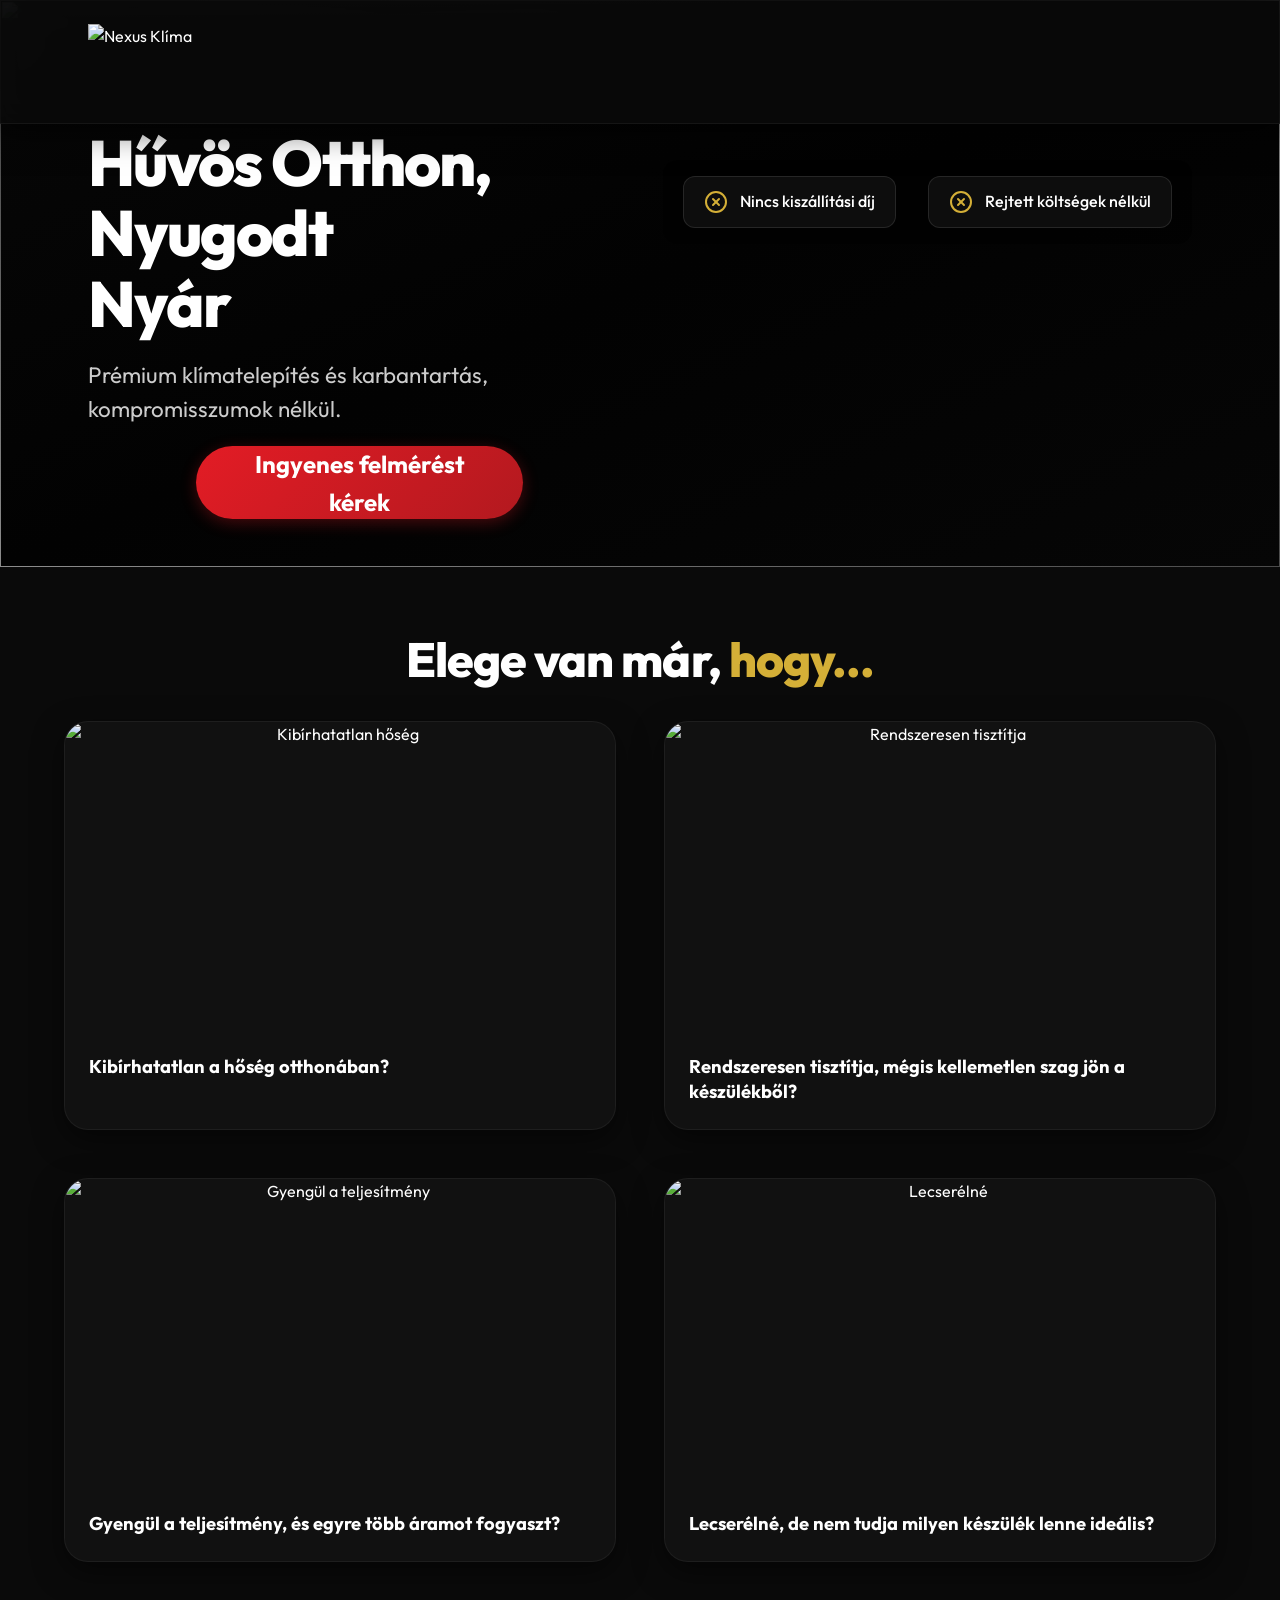
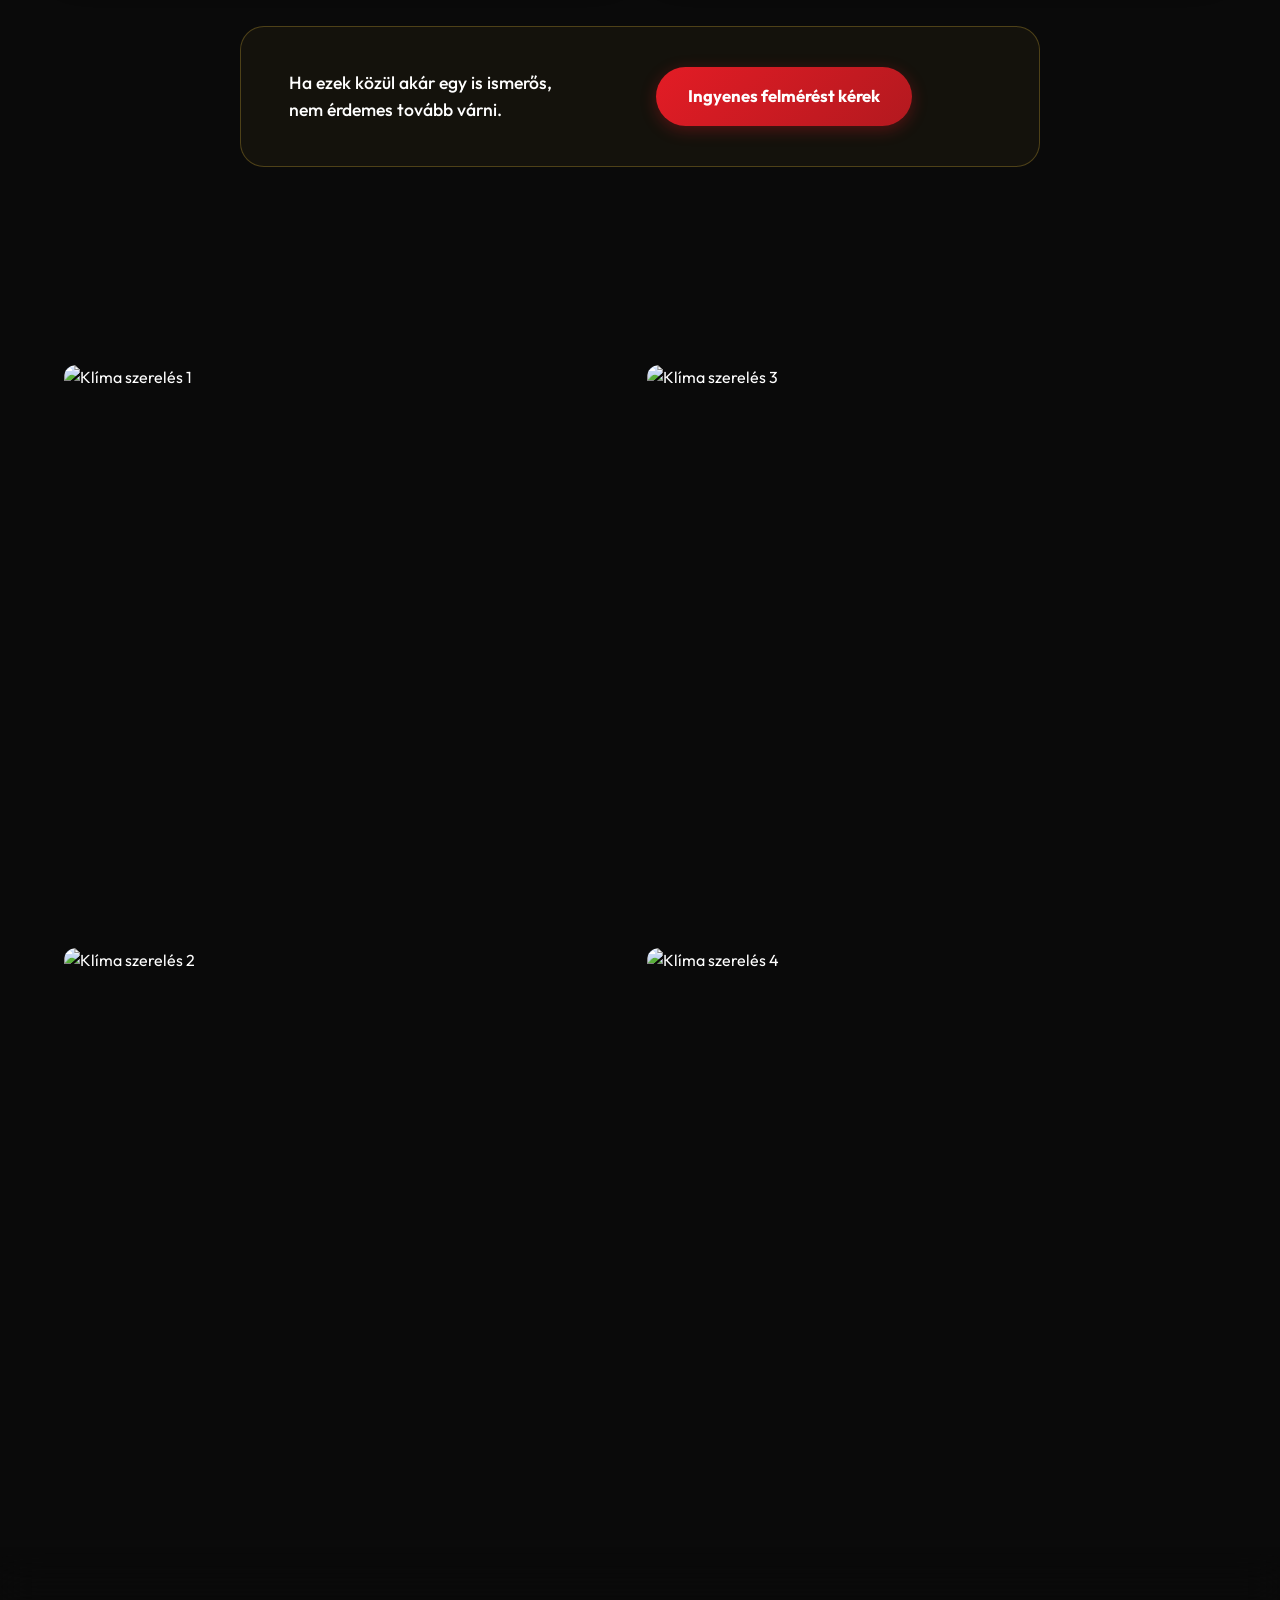
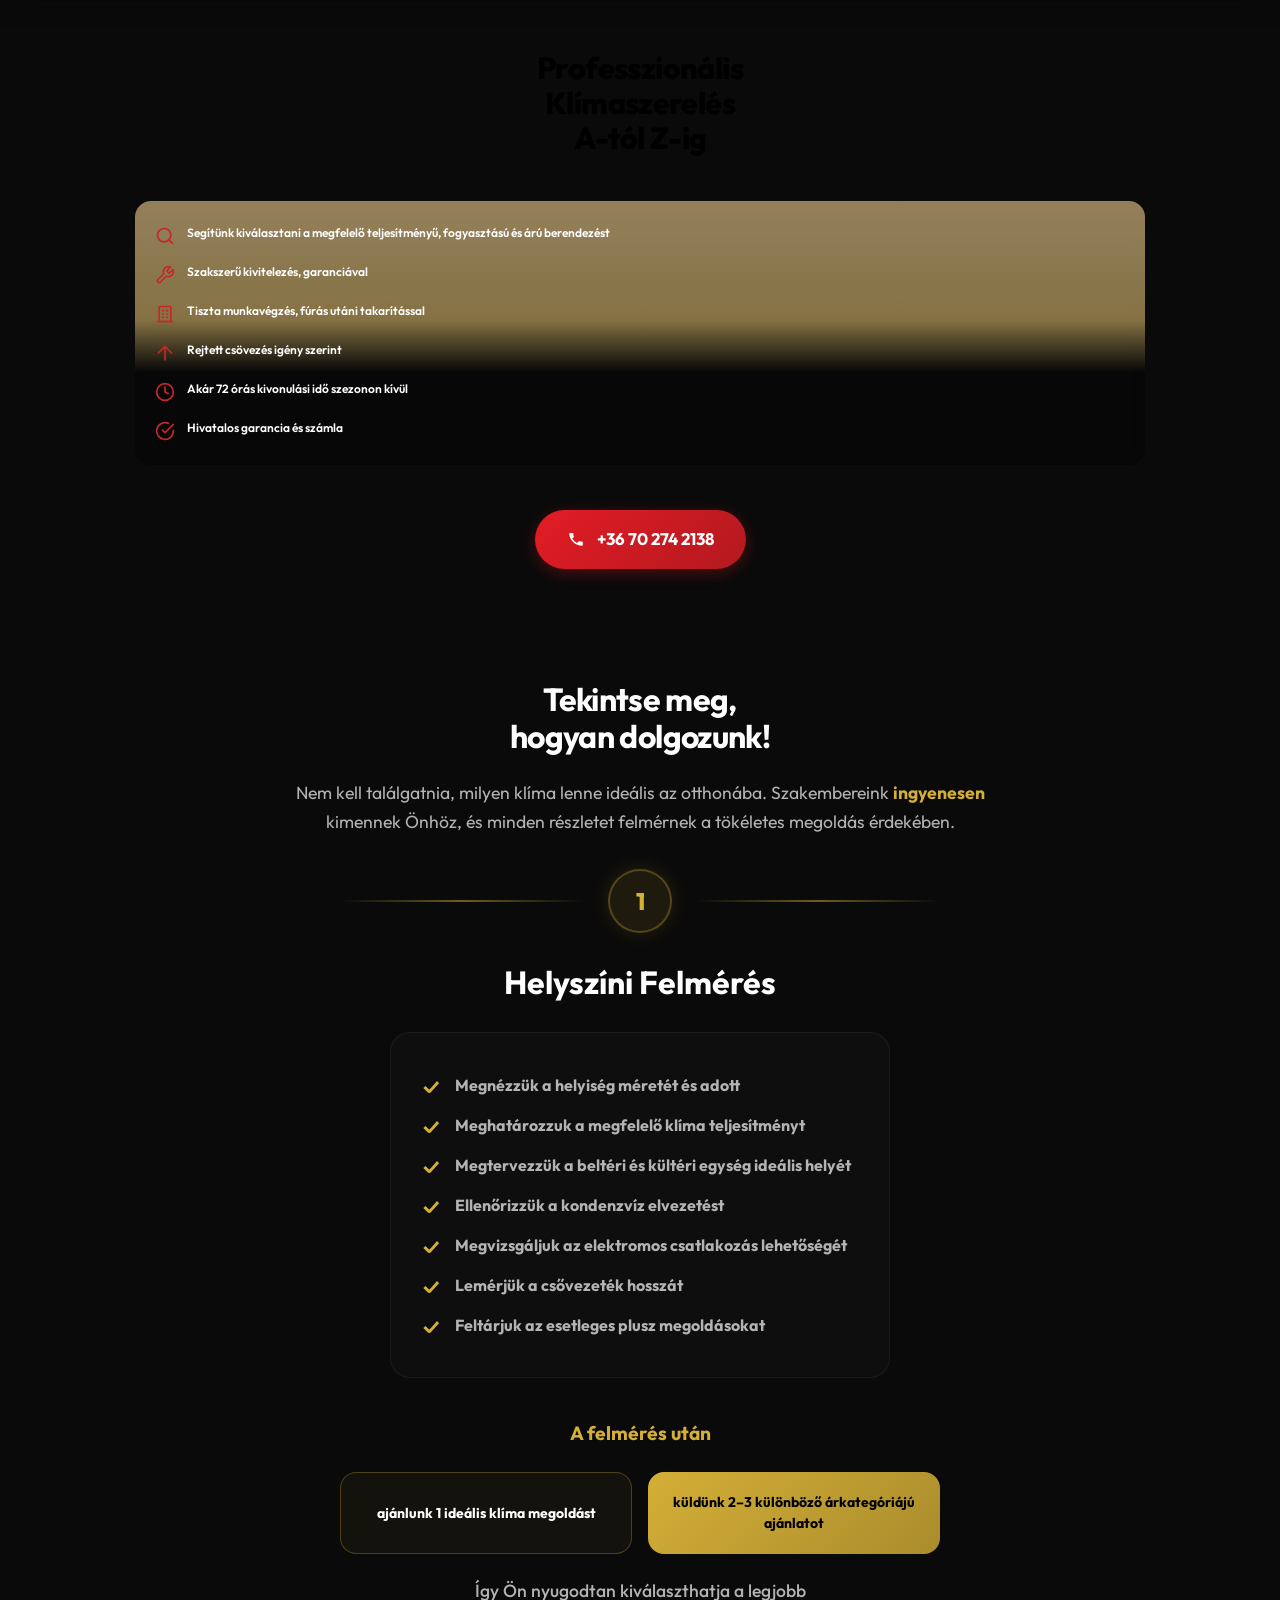
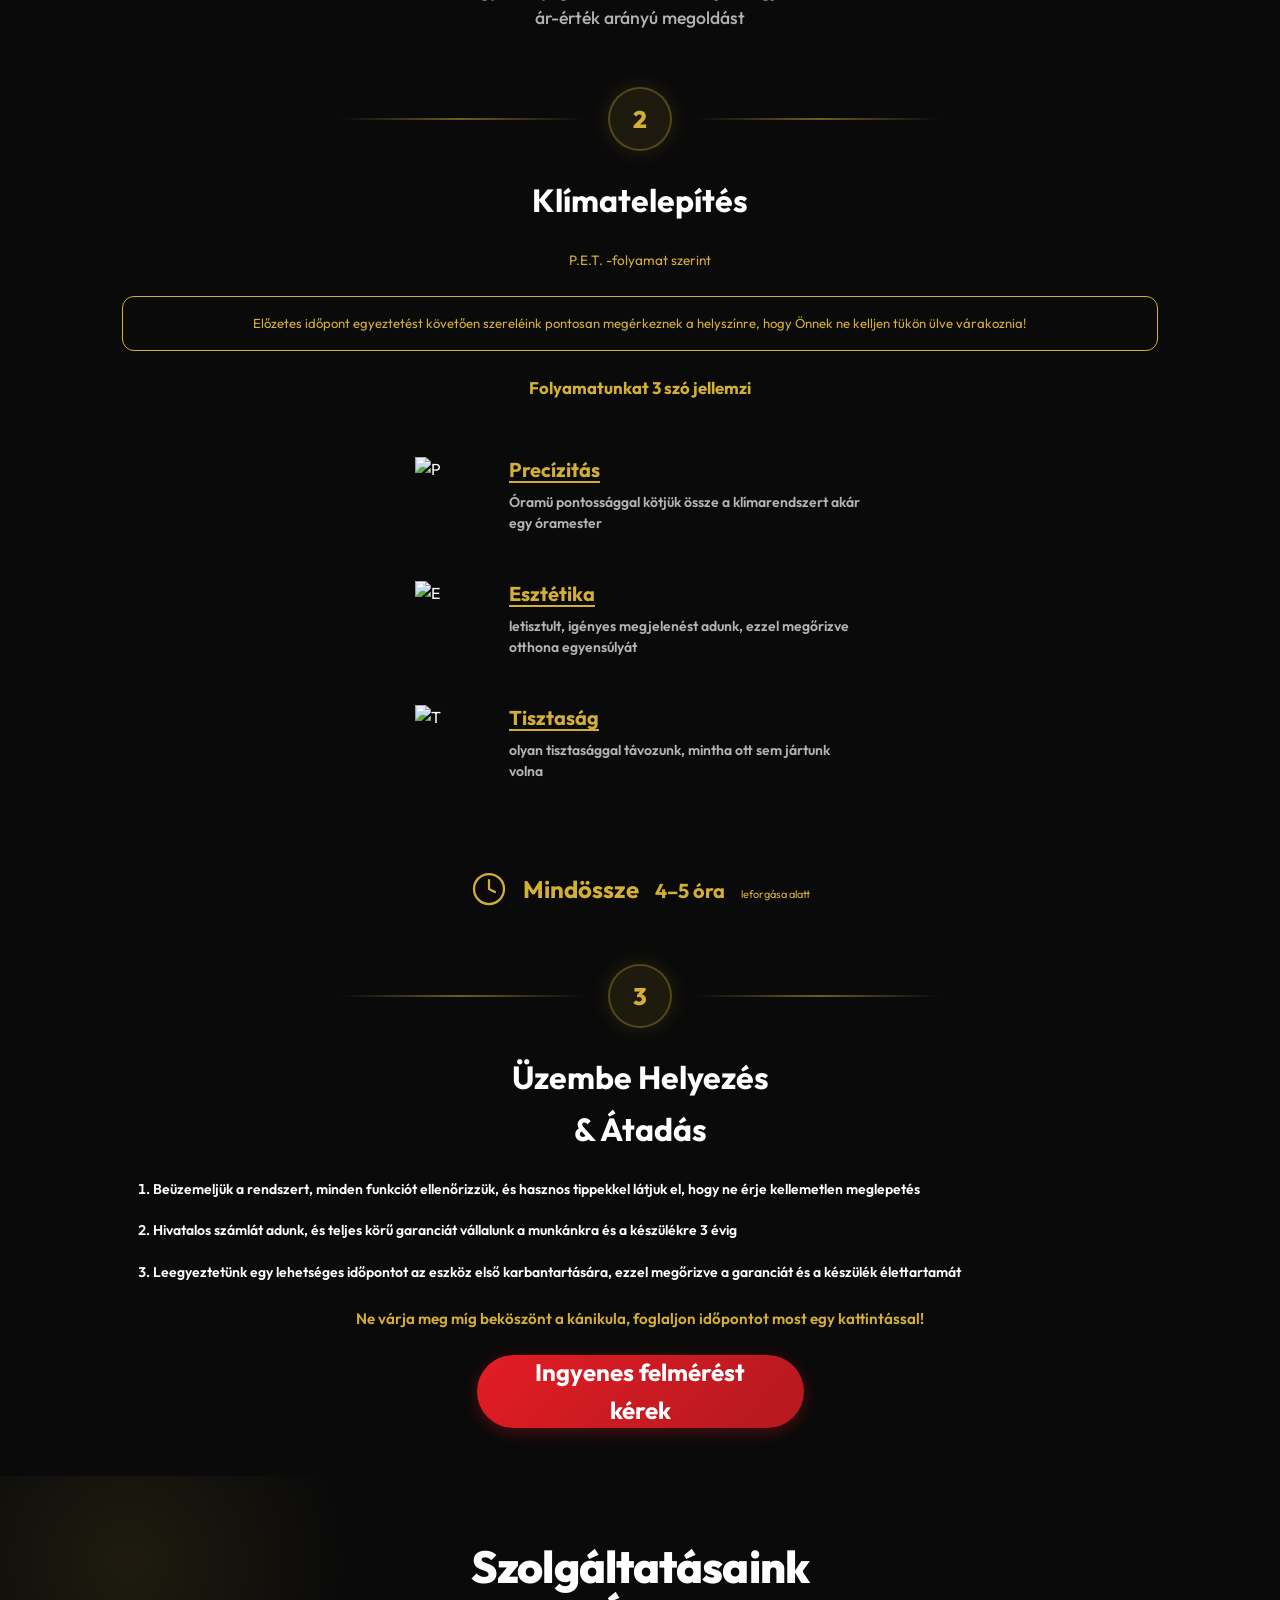
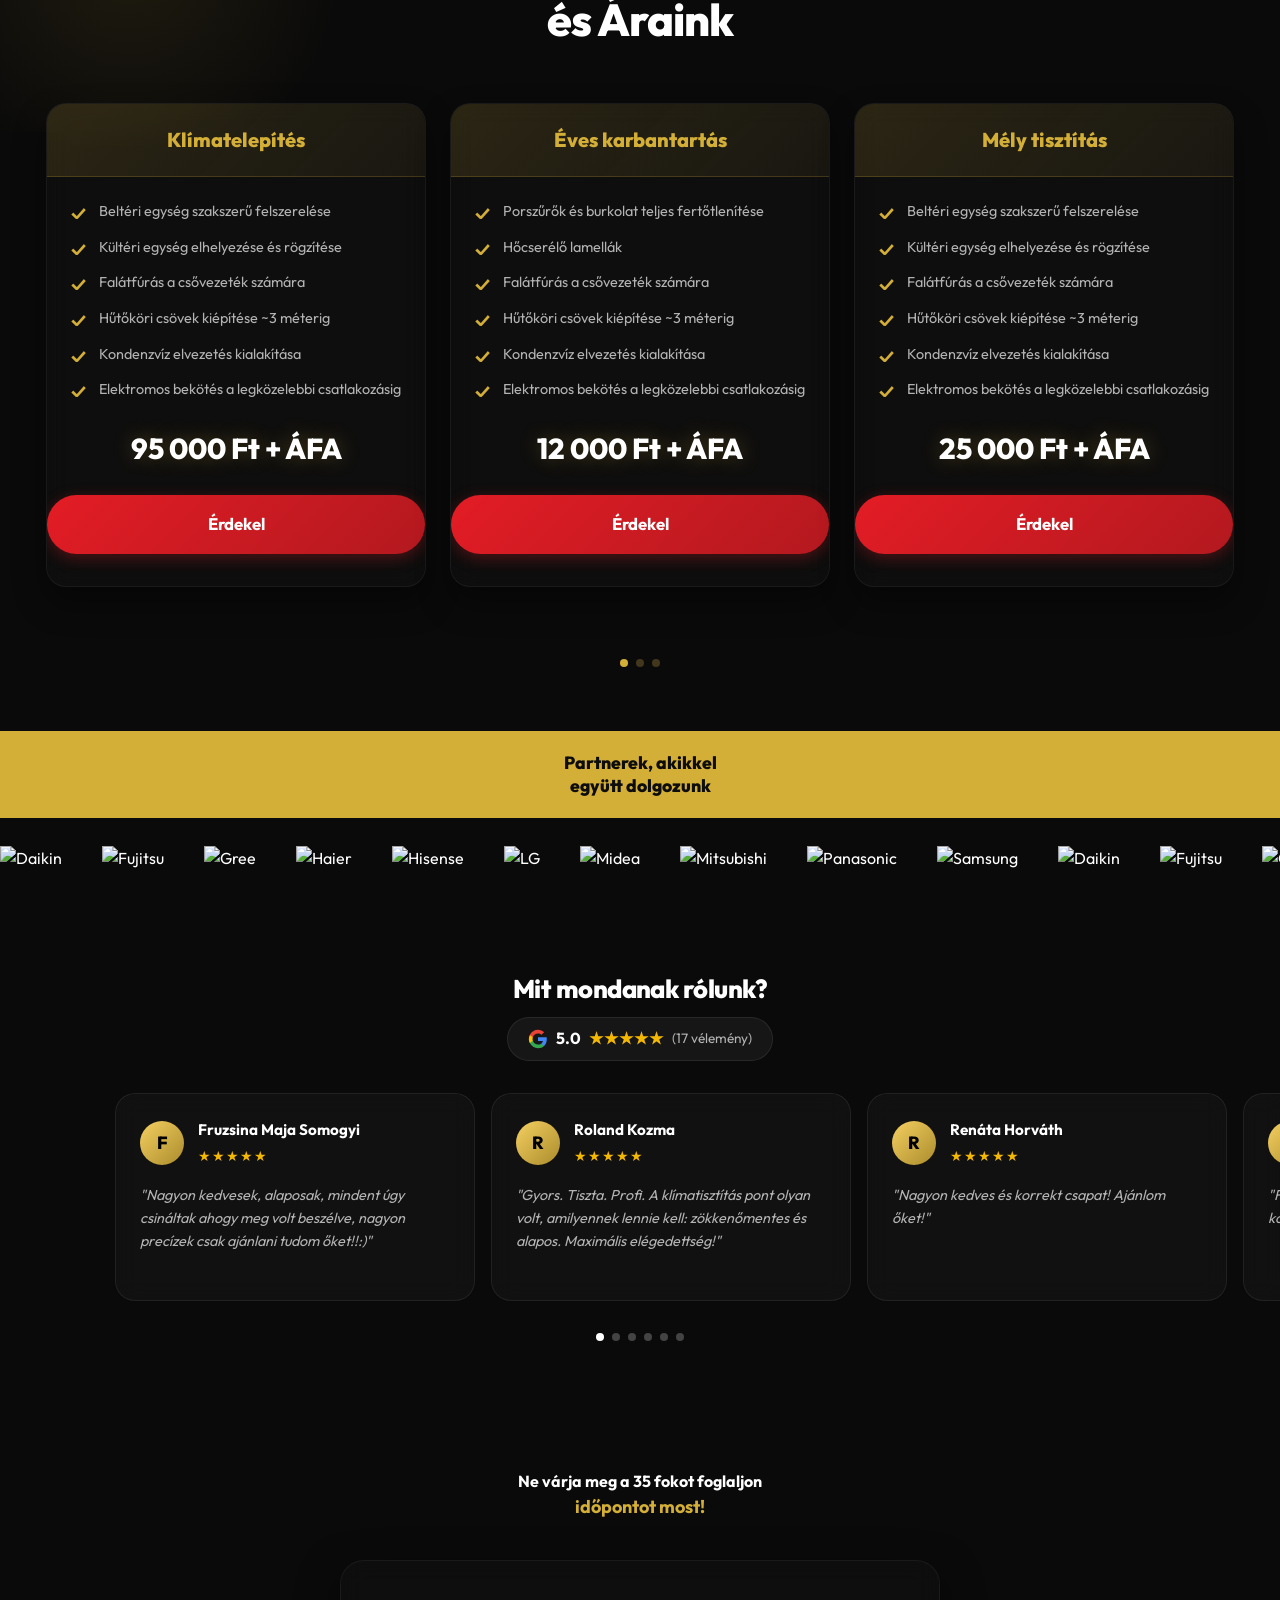
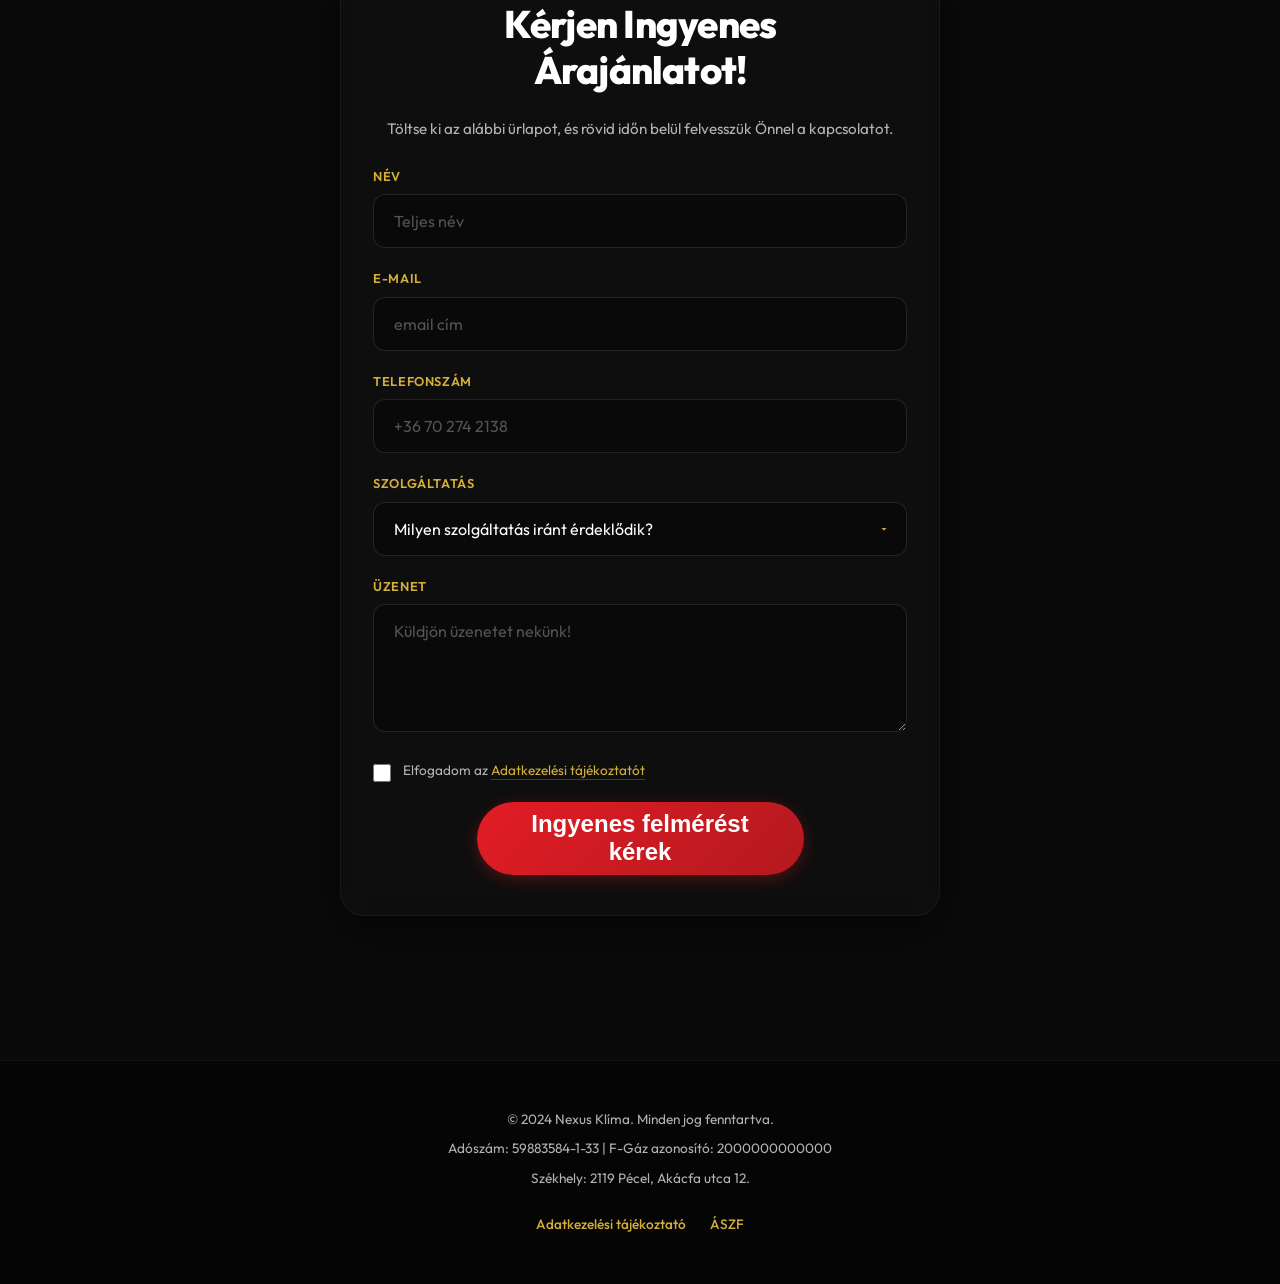
==== index.html @ ef22cecd "Fix PET section images (E.png) and structure for better aesthetics on mobile" ====
<!DOCTYPE html>
<html lang="hu">
<head>
  <meta charset="UTF-8" />
  <meta name="viewport" content="width=device-width, initial-scale=1.0, maximum-scale=1.0" />
  <title>Hűvös Otthon, Nyugodt Nyár – Professzionális Klímaszerelés</title>
  <link rel="preconnect" href="https://fonts.googleapis.com" />
  <link rel="preconnect" href="https://fonts.gstatic.com" crossorigin />
  <link href="https://fonts.googleapis.com/css2?family=Outfit:wght@400;500;600;700;800&display=swap" rel="stylesheet" />
  <link rel="stylesheet" href="css/style.css" />
  <!-- Meta Pixel Code -->
<script>
!function(f,b,e,v,n,t,s)
{if(f.fbq)return;n=f.fbq=function(){n.callMethod?
n.callMethod.apply(n,arguments):n.queue.push(arguments)};
if(!f._fbq)f._fbq=n;n.push=n;n.loaded=!0;n.version='2.0';
n.queue=[];t=b.createElement(e);t.async=!0;
t.src=v;s=b.getElementsByTagName(e)[0];
s.parentNode.insertBefore(t,s)}(window, document,'script',
'https://connect.facebook.net/en_US/fbevents.js');
fbq('init', '263438605996534');
fbq('track', 'PageView');
</script>
<noscript><img height="1" width="1" style="display:none"
src="https://www.facebook.com/tr?id=263438605996534&ev=PageView&noscript=1"
/></noscript>
<!-- End Meta Pixel Code -->
</head>
<body>
  <div class="site">

  <!-- ===== HEADER ===== -->
  <header class="header header--transparent" id="header">
    <div class="header__inner">
      <div class="header__logo">
        <img src="assets/images/logo.png" alt="Nexus Klíma" class="header__logo-img" />
      </div>
    </div>
  </header>

  <!-- ===== HERO ===== -->
  <section class="hero" id="hero">
    <div class="hero__bg">
      <img src="assets/images/Hero_secion.jpg" alt="" class="hero__bg-img" />
      <div class="hero__overlay"></div>
    </div>
    <div class="hero__content">
      <h1 class="hero__title">Hűvös Otthon,<br />Nyugodt<br />Nyár</h1>
      <p class="hero__subtitle">Prémium klímatelepítés és karbantartás, kompromisszumok nélkül.</p>
      <a href="#contact" class="btn btn--primary btn--large hero__btn-cta">
        Ingyenes felmérést kérek
      </a>
      <div class="hero__usp">
        <div class="hero__usp-item">
          <span class="hero__usp-icon">
            <svg width="24" height="24" viewBox="0 0 24 24" fill="none" stroke="currentColor" stroke-width="2" stroke-linecap="round" stroke-linejoin="round">
              <circle cx="12" cy="12" r="10"></circle>
              <line x1="15" y1="9" x2="9" y2="15"></line>
              <line x1="9" y1="9" x2="15" y2="15"></line>
            </svg>
          </span>
          <span>Nincs kiszállítási díj</span>
        </div>
        <div class="hero__usp-item">
          <span class="hero__usp-icon">
            <svg width="24" height="24" viewBox="0 0 24 24" fill="none" stroke="currentColor" stroke-width="2" stroke-linecap="round" stroke-linejoin="round">
              <circle cx="12" cy="12" r="10"></circle>
              <line x1="15" y1="9" x2="9" y2="15"></line>
              <line x1="9" y1="9" x2="15" y2="15"></line>
            </svg>
          </span>
          <span>Rejtett költségek nélkül</span>
        </div>
      </div>
    </div>
  </section>

  <!-- ===== PAIN POINTS ===== -->
  <section class="pain" id="pain-points">
    <div class="section-inner">
      <h2 class="pain__heading">Elege van már, <span>hogy...</span></h2>
      <div class="pain__list">

        <div class="pain__card">
            <div class="pain__media">
              <img src="assets/images/kibirhatatlan.jpg" alt="Kibírhatatlan hőség" />
            </div>
            <div class="pain__caption">Kibírhatatlan a hőség otthonában?</div>
        </div>

        <div class="pain__card">
          <div class="pain__media">
            <img src="assets/images/rendszeresen.jpg" alt="Rendszeresen tisztítja" />
          </div>
          <div class="pain__caption">Rendszeresen tisztítja, mégis kellemetlen szag jön a készülékből?</div>
        </div>

        <div class="pain__card">
          <div class="pain__media">
            <img src="assets/images/gyengul.jpg" alt="Gyengül a teljesítmény" />
          </div>
          <div class="pain__caption">Gyengül a teljesítmény, és egyre több áramot fogyaszt?</div>
        </div>

        <div class="pain__card">
          <div class="pain__media">
            <img src="assets/images/lecserelne.jpg" alt="Lecserélné" />
          </div>
          <div class="pain__caption">Lecserélné, de nem tudja milyen készülék lenne ideális?</div>
        </div>

      </div>
      <div class="pain__cta">
        <p class="pain__cta-text">Ha ezek közül akár egy is ismerős,<br />nem érdemes tovább várni.</p>
        <a href="tel:+36702742138" class="btn btn--primary">Ingyenes felmérést kérek</a>
      </div>
    </div>
  </section>

  <!-- ===== GALLERY ===== -->
  <section class="gallery" id="gallery">
    <div class="gallery__inner">
      <div class="gallery__grid">
        <div class="gallery__photo">
          <img src="assets/images/IMG_0925%201.jpg" alt="Klíma szerelés 1" />
        </div>
        <div class="gallery__photo">
          <img src="assets/images/IMG_0925%203.jpg" alt="Klíma szerelés 3" />
        </div>
        <div class="gallery__photo">
          <img src="assets/images/IMG_0925%202.jpg" alt="Klíma szerelés 2" />
        </div>
        <div class="gallery__photo">
          <img src="assets/images/IMG_0925%204.jpg" alt="Klíma szerelés 4" />
        </div>
      </div>
    </div>
  </section>

  <!-- ===== PROFESSIONAL ===== -->
  <section class="professional" id="professional">
    <div class="prof__content">
      <h2 class="prof__title">Professzionális<br />Klímaszerelés<br />A-tól Z-ig</h2>
      <div class="prof__card">
        <ul class="prof__list">
          <li class="prof__item">
            <span class="prof__icon">
              <svg width="20" height="20" viewBox="0 0 24 24" fill="none" stroke="#c62828" stroke-width="2" stroke-linecap="round" stroke-linejoin="round"><circle cx="11" cy="11" r="8"/><line x1="21" y1="21" x2="16.65" y2="16.65"/></svg>
            </span>
            <span>Segítünk kiválasztani a megfelelő teljesítményű, fogyasztású és árú berendezést</span>
          </li>
          <li class="prof__item">
            <span class="prof__icon">
              <svg width="20" height="20" viewBox="0 0 24 24" fill="none" stroke="#c62828" stroke-width="2" stroke-linecap="round" stroke-linejoin="round"><path d="M14.7 6.3a1 1 0 000 1.4l1.6 1.6a1 1 0 001.4 0l3.77-3.77a6 6 0 01-7.94 7.94l-6.91 6.91a2.12 2.12 0 01-3-3l6.91-6.91a6 6 0 017.94-7.94l-3.76 3.76z"/></svg>
            </span>
            <span>Szakszerű kivitelezés, garanciával</span>
          </li>
          <li class="prof__item">
            <span class="prof__icon">
              <svg width="20" height="20" viewBox="0 0 24 24" fill="none" stroke="#c62828" stroke-width="2" stroke-linecap="round" stroke-linejoin="round"><path d="M3 21h18M9 8h1M9 12h1M9 16h1M14 8h1M14 12h1M14 16h1"/><rect x="5" y="3" width="14" height="18" rx="1"/></svg>
            </span>
            <span>Tiszta munkavégzés, fúrás utáni takarítással</span>
          </li>
          <li class="prof__item">
            <span class="prof__icon">
              <svg width="20" height="20" viewBox="0 0 24 24" fill="none" stroke="#c62828" stroke-width="2" stroke-linecap="round" stroke-linejoin="round"><path d="M12 20V4M4 12l8-8 8 8"/></svg>
            </span>
            <span>Rejtett csövezés igény szerint</span>
          </li>
          <li class="prof__item">
            <span class="prof__icon">
              <svg width="20" height="20" viewBox="0 0 24 24" fill="none" stroke="#c62828" stroke-width="2" stroke-linecap="round" stroke-linejoin="round"><circle cx="12" cy="12" r="10"/><polyline points="12 6 12 12 16 14"/></svg>
            </span>
            <span>Akár 72 órás kivonulási idő szezonon kívül</span>
          </li>
          <li class="prof__item">
            <span class="prof__icon">
              <svg width="20" height="20" viewBox="0 0 24 24" fill="none" stroke="#c62828" stroke-width="2" stroke-linecap="round" stroke-linejoin="round"><path d="M22 11.08V12a10 10 0 11-5.93-9.14"/><polyline points="22 4 12 14.01 9 11.01"/></svg>
            </span>
            <span>Hivatalos garancia és számla</span>
          </li>
        </ul>
      </div>
      <a href="tel:+36702742138" class="btn btn--primary">
        <svg width="18" height="18" viewBox="0 0 24 24" fill="currentColor"><path d="M6.62 10.79a15.05 15.05 0 006.59 6.59l2.2-2.2a1 1 0 011.11-.27 11.36 11.36 0 003.54.56 1 1 0 011 1v3.5a1 1 0 01-1 1A17 17 0 013 5a1 1 0 011-1h3.5a1 1 0 011 1c0 1.25.2 2.45.56 3.57a1 1 0 01-.25 1.03l-2.19 2.19z"/></svg>
        +36 70 274 2138
      </a>
    </div>
  </section>

  <!-- ===== HOW WE WORK ===== -->
  <section class="process" id="process">
    <div class="process__inner">
      <h2 class="process__title">Tekintse meg,<br />hogyan dolgozunk!</h2>
      <p class="process__desc">Nem kell találgatnia, milyen klíma lenne ideális az otthonába. Szakembereink <span class="process__highlight">ingyenesen</span> kimennek Önhöz, és minden részletet felmérnek a tökéletes megoldás érdekében.</p>

      <div class="process__step-header">
        <span class="process__line"></span>
        <span class="process__step-num">1</span>
        <span class="process__line"></span>
      </div>

      <h3 class="process__step-title">Helyszíni Felmérés</h3>

      <ul class="process__checklist">
        <li>Megnézzük a helyiség méretét és adott</li>
        <li>Meghatározzuk a megfelelő klíma teljesítményt</li>
        <li>Megtervezzük a beltéri és kültéri egység ideális helyét</li>
        <li>Ellenőrizzük a kondenzvíz elvezetést</li>
        <li>Megvizsgáljuk az elektromos csatlakozás lehetőségét</li>
        <li>Lemérjük a csővezeték hosszát</li>
        <li>Feltárjuk az esetleges plusz megoldásokat</li>
      </ul>

      <p class="process__after-label">A felmérés után</p>

      <div class="process__after-boxes">
        <div class="process__after-box">ajánlunk 1 ideális klíma megoldást</div>
        <div class="process__after-box">küldünk 2–3 különböző árkategóriájú ajánlatot</div>
      </div>

      <p class="process__closing">Így Ön nyugodtan kiválaszthatja a legjobb<br>ár-érték arányú megoldást</p>
    </div>
  </section>

  <!-- ===== INSTALLATION ===== -->
  <section class="installation" id="installation">
    <div class="process__inner">

      <div class="process__step-header">
        <span class="process__line"></span>
        <span class="process__step-num">2</span>
        <span class="process__line"></span>
      </div>

      <h3 class="process__step-title">Klímatelepítés</h3>

      <p class="installation__subtitle">P.E.T. -folyamat szerint</p>

      <div class="installation__quote">
        Előzetes időpont egyeztetést követően szereléink pontosan megérkeznek a helyszínre, hogy Önnek ne kelljen tükön ülve várakoznia!
      </div>

      <p class="installation__label">Folyamatunkat 3 szó jellemzi</p>

      <div class="installation__pet-list">
        <div class="installation__pet-item">
          <img src="assets/images/P.png" alt="P" class="installation__pet-img" />
          <div class="installation__pet-content">
            <h4 class="installation__pet-title">Precízitás</h4>
            <p class="installation__pet-desc">Óramü pontossággal kötjük össze a klímarendszert akár egy óramester</p>
          </div>
        </div>
        <div class="installation__pet-item">
          <img src="assets/images/E.png" alt="E" class="installation__pet-img" />
          <div class="installation__pet-content">
            <h4 class="installation__pet-title">Esztétika</h4>
            <p class="installation__pet-desc">letisztult, igényes megjelenést adunk, ezzel megőrizve otthona egyensúlyát</p>
          </div>
        </div>
        <div class="installation__pet-item">
          <img src="assets/images/T.png" alt="T" class="installation__pet-img" />
          <div class="installation__pet-content">
            <h4 class="installation__pet-title">Tisztaság</h4>
            <p class="installation__pet-desc">olyan tisztasággal távozunk, mintha ott sem jártunk volna</p>
          </div>
        </div>
      </div>

      <div class="installation__duration">
        <svg width="36" height="36" viewBox="0 0 24 24" fill="none" stroke="currentColor" stroke-width="1.5" stroke-linecap="round" stroke-linejoin="round">
          <circle cx="12" cy="12" r="10"/><polyline points="12 6 12 12 16 14"/>
        </svg>
        <div class="installation__duration-text">
          <span class="installation__duration-label">Mindössze</span>
          <span class="installation__duration-time">4–5 óra</span>
          <span class="installation__duration-sub">leforgása alatt</span>
        </div>
      </div>

    </div>
  </section>

  <!-- ===== HANDOVER ===== -->
  <section class="handover" id="handover">
    <div class="process__inner">

      <div class="process__step-header">
        <span class="process__line"></span>
        <span class="process__step-num">3</span>
        <span class="process__line"></span>
      </div>

      <h3 class="process__step-title">Üzembe Helyezés<br/>&amp; Átadás</h3>

      <ol class="handover__list">
        <li>Beüzemeljük a rendszert, minden funkciót ellenőrizzük, és hasznos tippekkel látjuk el, hogy ne érje kellemetlen meglepetés</li>
        <li>Hivatalos számlát adunk, és teljes körű garanciát vállalunk a munkánkra és a készülékre 3 évig</li>
        <li>Leegyeztetünk egy lehetséges időpontot az eszköz első karbantartására, ezzel megőrizve a garanciát és a készülék élettartamát</li>
      </ol>

      <p class="handover__cta-text">Ne várja meg míg beköszönt a kánikula, foglaljon időpontot most egy kattintással!</p>

      <a href="#contact" class="btn btn--primary btn--large">Ingyenes felmérést kérek</a>

    </div>
  </section>

  <!-- ===== SERVICES & PRICING ===== -->
  <section class="services" id="services">
    <div class="services__inner">
      <h2 class="services__title">Szolgáltatásaink<br>és Áraink</h2>

      <div class="services__carousel" id="servicesCarousel">

        <div class="services__card">
          <div class="services__card-header">Klímatelepítés</div>
          <ul class="services__card-list">
            <li>Beltéri egység szakszerű felszerelése</li>
            <li>Kültéri egység elhelyezése és rögzítése</li>
            <li>Falátfúrás a csővezeték számára</li>
            <li>Hűtőköri csövek kiépítése ~3 méterig</li>
            <li>Kondenzvíz elvezetés kialakítása</li>
            <li>Elektromos bekötés a legközelebbi csatlakozásig</li>
          </ul>
          <p class="services__price">95 000 Ft + ÁFA</p>
          <a href="tel:+36702742138" class="btn btn--primary btn--full">Érdekel</a>
        </div>

        <div class="services__card">
          <div class="services__card-header">Éves karbantartás</div>
          <ul class="services__card-list">
            <li>Porszűrők és burkolat teljes fertőtlenítése</li>
            <li>Hőcserélő lamellák</li>
            <li>Falátfúrás a csővezeték számára</li>
            <li>Hűtőköri csövek kiépítése ~3 méterig</li>
            <li>Kondenzvíz elvezetés kialakítása</li>
            <li>Elektromos bekötés a legközelebbi csatlakozásig</li>
          </ul>
          <p class="services__price">12 000 Ft + ÁFA</p>
          <a href="tel:+36702742138" class="btn btn--primary btn--full">Érdekel</a>
        </div>

        <div class="services__card">
          <div class="services__card-header">Mély tisztítás</div>
          <ul class="services__card-list">
            <li>Beltéri egység szakszerű felszerelése</li>
            <li>Kültéri egység elhelyezése és rögzítése</li>
            <li>Falátfúrás a csővezeték számára</li>
            <li>Hűtőköri csövek kiépítése ~3 méterig</li>
            <li>Kondenzvíz elvezetés kialakítása</li>
            <li>Elektromos bekötés a legközelebbi csatlakozásig</li>
          </ul>
          <p class="services__price">25 000 Ft + ÁFA</p>
          <a href="tel:+36702742138" class="btn btn--primary btn--full">Érdekel</a>
        </div>

      </div>

      <div class="services__dots" id="servicesDots">
        <span class="services__dot services__dot--active"></span>
        <span class="services__dot"></span>
        <span class="services__dot"></span>
      </div>
    </div>
  </section>

  <!-- ===== PARTNERS & REVIEWS ===== -->
  <section class="partners" id="partners">

    <div class="partners__header">Partnerek, akikkel<br>együtt dolgozunk</div>

    <div class="partners__track-wrap">
      <div class="partners__track">
        <img src="assets/images/Daikin%201.jpg" alt="Daikin" />
        <img src="assets/images/Fujitsu%201.jpg" alt="Fujitsu" />
        <img src="assets/images/Gree%201.jpg" alt="Gree" />
        <img src="assets/images/Haier%201.jpg" alt="Haier" />
        <img src="assets/images/Hisense%201.jpg" alt="Hisense" />
        <img src="assets/images/LG%201.jpg" alt="LG" />
        <img src="assets/images/Midea%201.jpg" alt="Midea" />
        <img src="assets/images/Mitsubishi%201.jpg" alt="Mitsubishi" />
        <img src="assets/images/Panasonic%201.jpg" alt="Panasonic" />
        <img src="assets/images/Samsung%201.jpg" alt="Samsung" />
        <!-- duplicate for seamless loop -->
        <img src="assets/images/Daikin%201.jpg" alt="Daikin" />
        <img src="assets/images/Fujitsu%201.jpg" alt="Fujitsu" />
        <img src="assets/images/Gree%201.jpg" alt="Gree" />
        <img src="assets/images/Haier%201.jpg" alt="Haier" />
        <img src="assets/images/Hisense%201.jpg" alt="Hisense" />
        <img src="assets/images/LG%201.jpg" alt="LG" />
        <img src="assets/images/Midea%201.jpg" alt="Midea" />
        <img src="assets/images/Mitsubishi%201.jpg" alt="Mitsubishi" />
        <img src="assets/images/Panasonic%201.jpg" alt="Panasonic" />
        <img src="assets/images/Samsung%201.jpg" alt="Samsung" />
      </div>
    </div>

    <div class="reviews__inner">
      <div class="reviews__header">
        <h2 class="reviews__title">Mit mondanak rólunk?</h2>
        <div class="reviews__meta">
          <div class="reviews__google-badge">
            <svg width="20" height="20" viewBox="0 0 24 24"><path fill="#4285F4" d="M22.56 12.25c0-.78-.07-1.53-.2-2.25H12v4.26h5.92c-.26 1.37-1.04 2.53-2.21 3.31v2.77h3.57c2.08-1.92 3.28-4.74 3.28-8.09z"/><path fill="#34A853" d="M12 23c2.97 0 5.46-.98 7.28-2.66l-3.57-2.77c-.98.66-2.23 1.06-3.71 1.06-2.86 0-5.29-1.93-6.16-4.53H2.18v2.84C3.99 20.53 7.7 23 12 23z"/><path fill="#FBBC05" d="M5.84 14.09c-.22-.66-.35-1.36-.35-2.09s.13-1.43.35-2.09V7.07H2.18C1.43 8.55 1 10.22 1 12s.43 3.45 1.18 4.93l3.66-2.84z"/><path fill="#EA4335" d="M12 5.38c1.62 0 3.06.56 4.21 1.64l3.15-3.15C17.45 2.09 14.97 1 12 1 7.7 1 3.99 3.47 2.18 7.07l3.66 2.84c.87-2.6 3.3-4.53 6.16-4.53z"/></svg>
            <span>5.0</span>
            <span class="reviews__stars">★★★★★</span>
            <span class="reviews__count">(17 vélemény)</span>
          </div>
        </div>
      </div>

      <div class="reviews__carousel" id="reviewsCarousel">

        <div class="reviews__card">
          <div class="reviews__card-top">
            <div class="reviews__avatar">F</div>
            <div class="reviews__info">
              <span class="reviews__name">Fruzsina Maja Somogyi</span>
              <span class="reviews__stars-row">★★★★★</span>
            </div>
          </div>
          <p class="reviews__text">"Nagyon kedvesek, alaposak, mindent úgy csináltak ahogy meg volt beszélve, nagyon precízek csak ajánlani tudom őket!!:)"</p>
        </div>

        <div class="reviews__card">
          <div class="reviews__card-top">
            <div class="reviews__avatar">R</div>
            <div class="reviews__info">
              <span class="reviews__name">Roland Kozma</span>
              <span class="reviews__stars-row">★★★★★</span>
            </div>
          </div>
          <p class="reviews__text">"Gyors. Tiszta. Profi. A klímatisztítás pont olyan volt, amilyennek lennie kell: zökkenőmentes és alapos. Maximális elégedettség!"</p>
        </div>

        <div class="reviews__card">
          <div class="reviews__card-top">
            <div class="reviews__avatar">R</div>
            <div class="reviews__info">
              <span class="reviews__name">Renáta Horváth</span>
              <span class="reviews__stars-row">★★★★★</span>
            </div>
          </div>
          <p class="reviews__text">"Nagyon kedves és korrekt csapat! Ajánlom őket!"</p>
        </div>

        <div class="reviews__card">
          <div class="reviews__card-top">
            <div class="reviews__avatar">L</div>
            <div class="reviews__info">
              <span class="reviews__name">Levente Németh</span>
              <span class="reviews__stars-row">★★★★★</span>
            </div>
          </div>
          <p class="reviews__text">"Figyelmesek, kedvesek, ügyesek és végső soron korrektek! Bárkinek javaslom őket!"</p>
        </div>

        <div class="reviews__card">
          <div class="reviews__card-top">
            <div class="reviews__avatar">G</div>
            <div class="reviews__info">
              <span class="reviews__name">Géza Simon</span>
              <span class="reviews__stars-row">★★★★★</span>
            </div>
          </div>
          <p class="reviews__text">"Nagyon korrekt csapat, maximálisan figyelembe vettek minden megrendelői igényt a kivitelezés során."</p>
        </div>

        <div class="reviews__card">
          <div class="reviews__card-top">
            <div class="reviews__avatar">O</div>
            <div class="reviews__info">
              <span class="reviews__name">Orlóczki Viktor</span>
              <span class="reviews__stars-row">★★★★★</span>
            </div>
          </div>
          <p class="reviews__text">"Nagyon jó szakemberek, az összes klímánkat ők szerelték! Mindig precízek, gyorsak, és rugalmasak, nem mellesleg megfizethető árakon dolgoznak, legközelebb is őket választanánk!"</p>
        </div>

      </div>

      <div class="reviews__dots" id="reviewsDots">
        <span class="reviews__dot reviews__dot--active"></span>
        <span class="reviews__dot"></span>
        <span class="reviews__dot"></span>
        <span class="reviews__dot"></span>
        <span class="reviews__dot"></span>
        <span class="reviews__dot"></span>
      </div>
    </div>

  </section>

  <!-- ===== CONTACT ===== -->
  <section class="contact" id="contact">
    <p class="contact__teaser">Ne várja meg a 35 fokot foglaljon<br><span class="contact__teaser-accent">időpontot most!</span></p>

    <div class="contact__card">
      <h2 class="contact__title">Kérjen Ingyenes<br>Árajánlatot!</h2>
      <p class="contact__desc">Töltse ki az alábbi ürlapot, és rövid időn belül felvesszük Önnel a kapcsolatot.</p>

      <form class="contact__form" id="contactForm" action="contact.php" method="POST">
        <div class="contact__field">
          <label class="contact__label" for="fName">NÉV</label>
          <input class="contact__input" type="text" id="fName" name="name" placeholder="Teljes név" required />
        </div>
        <div class="contact__field">
          <label class="contact__label" for="fEmail">E-mail</label>
          <input class="contact__input" type="email" id="fEmail" name="email" placeholder="email cím" required />
        </div>
        <div class="contact__field">
          <label class="contact__label" for="fPhone">Telefonszám</label>
          <input class="contact__input" type="tel" id="fPhone" name="phone" placeholder="+36 70 274 2138" />
        </div>
        <div class="contact__field">
          <label class="contact__label" for="fService">Szolgáltatás</label>
          <select class="contact__input contact__select" id="fService" name="service">
            <option value="" disabled selected>Milyen szolgáltatás iránt érdeklődik?</option>
            <option>Klímatelepítés</option>
            <option>Éves karbantartás</option>
            <option>Mély tisztítás</option>
            <option>Egyéb</option>
          </select>
        </div>
        <div class="contact__field">
          <label class="contact__label" for="fMessage">Üzenet</label>
          <textarea class="contact__input contact__textarea" id="fMessage" name="message" placeholder="Küldjön üzenetet nekünk!"></textarea>
        </div>

        <div class="contact__check">
          <input type="checkbox" id="fGdpr" name="gdpr" required />
          <label for="fGdpr">Elfogadom az <a href="#" class="contact__gdpr-link">Adatkezelési tájékoztatót</a></label>
        </div>

        <button type="submit" class="btn btn--primary btn--large btn--full">Ingyenes felmérést kérek</button>
      </form>
    </div>
  </section>

  <!-- ===== FOOTER ===== -->
  <footer class="footer">
    <div class="footer__inner">
      <div class="footer__legal">
        <p>&copy; 2024 Nexus Klíma. Minden jog fenntartva.</p>
        <p>Adószám: 59883584-1-33 | F-Gáz azonosító: 2000000000000</p>
        <p>Székhely: 2119 Pécel, Akácfa utca 12.</p>
        <div class="footer__links">
          <a href="#" class="footer__link">Adatkezelési tájékoztató</a>
          <a href="#" class="footer__link">ÁSZF</a>
        </div>
      </div>
    </div>
  </footer>

  <script src="js/main.js"></script>
  </div>
</body>
</html>
---- css/style.css ----
/* =============================================
   RESET & BASE
   ============================================= */
*, *::before, *::after {
  box-sizing: border-box;
  margin: 0;
  padding: 0;
}

:root {
  --bg:        #0a0a0a;
  --bg-card:   #161616;
  --bg-card2:  #202020;
  --gold:      #d4af37;
  --gold-light:#f5d061;
  --gold-dark: #aa8c2c;
  --text:      #ffffff;
  --text-muted:#b3b3b3;
  --accent-red: #e31c25;
  --accent-red-dark: #b3191f;
  --radius:    16px;
  --max-w:     1200px; /* Fully responsive */
}

html {
  scroll-behavior: smooth;
}

body {
  background: var(--bg);
  color: var(--text);
  font-family: 'Outfit', -apple-system, BlinkMacSystemFont, 'Segoe UI', sans-serif;
  font-size: 16px;
  line-height: 1.6;
  overflow-x: hidden;
  -webkit-font-smoothing: antialiased;
}

.site {
  min-height: 100vh;
}

img {
  display: block;
  max-width: 100%;
  height: auto;
}

a {
  color: inherit;
  text-decoration: none;
}

strong {
  color: var(--text);
  font-weight: 600;
}

/* =============================================
   UTILITY
   ============================================= */
.accent {
  color: var(--gold);
}

.section-inner {
  max-width: var(--max-w);
  margin: 0 auto;
  padding: 4rem 1.5rem;
  display: flex;
  flex-direction: column;
  align-items: center;
  text-align: center;
  gap: 2rem;
}

.section-title {
  font-size: 2.2rem;
  font-weight: 800;
  line-height: 1.15;
  letter-spacing: -0.02em;
}

/* =============================================
   BUTTONS
   ============================================= */
.btn {
  display: inline-flex;
  align-items: center;
  justify-content: center;
  gap: 0.75rem;
  padding: 1rem 2rem;
  border-radius: 50px;
  font-size: 1.05rem;
  font-weight: 700;
  cursor: pointer;
  text-align: center;
  transition: all 0.3s cubic-bezier(0.4, 0, 0.2, 1);
  -webkit-tap-highlight-color: transparent;
  border: none;
  margin: 0 auto;
}

.btn:hover {
  transform: translateY(-2px);
  box-shadow: 0 8px 24px rgba(212, 175, 55, 0.25);
}

.btn:active {
  transform: scale(0.97);
}

.btn--primary {
  background: linear-gradient(135deg, var(--accent-red) 0%, var(--accent-red-dark) 100%);
  color: #fff;
  box-shadow: 0 4px 16px rgba(227, 28, 37, 0.3);
}

.btn--primary:hover {
  box-shadow: 0 8px 24px rgba(227, 28, 37, 0.4);
}

.btn--outline {
  border: 1px solid rgba(212, 175, 55, 0.5);
  color: var(--gold);
  background: rgba(212, 175, 55, 0.05);
  backdrop-filter: blur(8px);
}

.btn--outline:hover {
  background: rgba(212, 175, 55, 0.1);
  border-color: var(--gold);
}

.btn--full {
  width: 100%;
}

.btn--large {
  width: 327px;
  max-width: 100%;
  height: 73px;
  font-size: 24px;
}

/* =============================================
   HEADER
   ============================================= */
.header {
  position: fixed;
  top: 0;
  left: 0;
  right: 0;
  z-index: 100;
  background: rgba(10, 10, 10, 0.85);
  backdrop-filter: blur(16px);
  -webkit-backdrop-filter: blur(16px);
  box-shadow: 0 4px 32px rgba(0,0,0,0.8);
  border-bottom: 1px solid rgba(255,255,255,0.05);
  transition: all 0.4s ease;
}


.header__inner {
  max-width: var(--max-w);
  margin: 0 auto;
  display: flex;
  align-items: center;
  justify-content: space-between;
  padding: 1.25rem 1.5rem;
}

.header__logo {
  display: inline-flex;
  align-items: center;
}

.header__logo-img {
  display: block;
  height: 36px;
  width: auto;
  object-fit: contain;
}

@media (min-width: 1024px) {
  .header__inner {
    padding: 1.5rem 3rem;
  }
  .header__logo-img {
    height: 75px;
  }
}



/* =============================================
   HERO
   ============================================= */
.hero {
  position: relative;
  min-height: 55vh;
  display: flex;
  align-items: center;
  overflow: hidden;
}

.hero__bg {
  position: absolute;
  inset: 0;
  width: 100%;
  height: 100%;
  background: #000;
}

.hero__bg-img {
  width: 100%;
  height: 100%;
  object-fit: cover;
  object-position: right top;
  display: block;
  opacity: 0.9;
  animation: kenBurns 20s ease-out infinite alternate;
}

@keyframes kenBurns {
  0% { transform: scale(1); }
  100% { transform: scale(1.1); }
}

.hero__overlay {
  position: absolute;
  inset: 0;
  background: linear-gradient(
    to bottom right,
    rgba(10,10,10,0.7) 0%,
    rgba(10,10,10,0.2) 50%,
    rgba(10,10,10,0.6) 100%
  );
}

.hero__content {
  position: relative;
  z-index: 2;
  max-width: var(--max-w);
  margin: 0 auto;
  width: 100%;
  padding: 7rem 1.5rem 2.5rem;
  display: flex;
  flex-direction: column;
  align-items: flex-start;
  text-align: left;
  gap: 1.25rem;
}

.hero__title {
  font-size: clamp(2.5rem, 5vw, 4.5rem);
  font-weight: 800;
  line-height: 1.1;
  letter-spacing: -0.03em;
  color: #fff;
}

.hero__subtitle {
  font-size: clamp(1.1rem, 2vw, 1.4rem);
  color: rgba(255,255,255,0.8);
  font-weight: 400;
  line-height: 1.5;
  max-width: 600px;
}

@media (min-width: 1024px) {
  .hero__content {
    padding: 8rem 3rem 3rem;
    display: grid;
    grid-template-columns: 1fr auto;
    grid-template-rows: auto auto auto;
    align-items: start;
    column-gap: 2rem;
    text-align: left;
  }
  .hero__title {
    grid-column: 1;
    grid-row: 1;
  }
  .hero__subtitle {
    grid-column: 1;
    grid-row: 2;
  }
  .hero__btn-gold {
    grid-column: 1;
    grid-row: 3;
  }
  .hero__usp {
    grid-column: 2;
    grid-row: 1 / span 2;
    margin-top: 0;
    flex-direction: column;
    gap: 0.75rem;
    background: rgba(0,0,0,0.55);
    border-radius: 14px;
    padding: 1rem 1.25rem;
    align-self: start;
  }
}

.hero__usp {
  display: flex;
  flex-direction: column;
  gap: 1rem;
  margin-top: 2rem;
}

@media (min-width: 768px) {
  .hero__usp {
    flex-direction: row;
    gap: 2rem;
  }
}

.hero__usp-item {
  display: flex;
  align-items: center;
  gap: 0.75rem;
  color: #fff;
  font-size: 1rem;
  font-weight: 500;
  background: rgba(255, 255, 255, 0.05);
  backdrop-filter: blur(12px);
  -webkit-backdrop-filter: blur(12px);
  padding: 0.75rem 1.25rem;
  border-radius: 12px;
  border: 1px solid rgba(255, 255, 255, 0.1);
}

.hero__usp-icon {
  flex-shrink: 0;
  display: flex;
  align-items: center;
  color: var(--gold);
}

/* =============================================
   PAIN POINTS
   ============================================= */
.pain {
  background: var(--bg);
}

.pain__heading {
  font-size: clamp(2rem, 4vw, 3rem);
  font-weight: 800;
  color: #fff;
  text-align: center;
  line-height: 1.2;
  letter-spacing: -0.02em;
}

.pain__heading span {
  color: var(--gold);
}

.pain__list {
  display: grid;
  grid-template-columns: 1fr;
  gap: 2rem;
  width: 100%;
}

@media (min-width: 768px) {
  .pain__list {
    grid-template-columns: repeat(2, 1fr);
    gap: 3rem;
  }
}

.pain__card {
  width: 100%;
  border-radius: 24px;
  overflow: hidden;
  background: rgba(255, 255, 255, 0.03);
  border: 1px solid rgba(255, 255, 255, 0.05);
  position: relative;
  display: flex;
  flex-direction: column;
  transition: all 0.4s cubic-bezier(0.4, 0, 0.2, 1);
  box-shadow: 0 10px 30px rgba(0,0,0,0.5);
}

.pain__card:hover {
  transform: translateY(-8px);
  border-color: rgba(212, 175, 55, 0.5);
  box-shadow: 0 20px 40px rgba(212, 175, 55, 0.15);
}

.pain__media {
  width: 100%;
  aspect-ratio: 16 / 9;
  overflow: hidden;
  position: relative;
}

.pain__media::after {
  content: none;
}

.pain__media img {
  position: absolute;
  top: 0;
  left: 0;
  width: 100%;
  height: 125%;
  object-position: center top;
  object-fit: cover;
  display: block;
  transition: transform 0.6s ease;
}

.pain__card:hover .pain__media img {
  transform: scale(1.05);
}

.pain__caption {
  position: relative;
  padding: 1.5rem;
  color: #fff;
  font-size: 1.15rem;
  font-weight: 700;
  line-height: 1.35;
  text-align: left;
  background: transparent;
}

.pain__card-body {
  padding: 1.125rem 1rem;
  text-align: center;
}

.pain__card-title {
  font-size: 1.05rem;
  font-weight: 700;
  color: var(--text);
  line-height: 1.35;
}

.pain__cta {
  background: rgba(212, 175, 55, 0.05);
  border: 1px solid rgba(212, 175, 55, 0.3);
  padding: 2rem;
  display: flex;
  flex-direction: column;
  align-items: center;
  justify-content: center;
  border-radius: 24px;
  gap: 1.5rem;
  margin-top: 2rem;
  width: 100%;
  max-width: 800px;
}

@media (min-width: 768px) {
  .pain__cta {
    flex-direction: row;
    justify-content: space-between;
    padding: 2.5rem 3rem;
  }
}

.pain__cta-text {
  font-size: 1.1rem;
  color: #fff;
  text-align: center;
  line-height: 1.5;
  font-weight: 500;
}

@media (min-width: 768px) {
  .pain__cta-text {
    text-align: left;
  }
}

/* =============================================
   GALLERY
   ============================================= */
.gallery {
  position: relative;
  background: url('../assets/images/ajanlat.jpg') center top / cover no-repeat;
}

.gallery__inner {
  max-width: var(--max-w);
  margin: 0 auto;
  padding: 4rem 1.5rem 0;
}

/* Blur transition at bottom of gallery */
.gallery::after {
  content: '';
  position: absolute;
  bottom: -2.5rem;
  left: 0;
  right: 0;
  height: 5rem;
  backdrop-filter: blur(20px);
  -webkit-backdrop-filter: blur(20px);
  z-index: 3;
  pointer-events: none;
  mask-image: linear-gradient(to bottom, transparent, black, transparent);
  -webkit-mask-image: linear-gradient(to bottom, transparent, black, transparent);
}

.gallery__grid {
  display: grid;
  grid-template-columns: 1fr 1fr;
  gap: 0.875rem;
  padding: 4.375rem 0;
}

.gallery__photo {
  border-radius: 12px;
  overflow: hidden;
  aspect-ratio: 1 / 1;
}

.gallery__photo img {
  width: 100%;
  height: 100%;
  object-fit: cover;
  display: block;
}

/* =============================================
   PROFESSIONAL
   ============================================= */
.professional {
  position: relative;
  background: url('../assets/images/tervezo.jpg') center center / cover no-repeat;
}

.prof__content {
  position: relative;
  z-index: 1;
  display: flex;
  flex-direction: column;
  align-items: center;
  padding: 4rem 1.5rem;
  gap: 2.8125rem;
}

.prof__title {
  font-size: 1.9rem;
  font-weight: 800;
  line-height: 1.15;
  letter-spacing: -0.02em;
  color: #000;
  text-align: center;
}

.prof__card {
  background: linear-gradient(to bottom,
  rgba(173, 149, 106, 0.85) 0%,
  rgba(200, 170, 100, 0.65) 45%,
  rgba(0, 0, 0, 0.25) 65%);
  backdrop-filter: blur(8px);
  -webkit-backdrop-filter: blur(8px);
  border-radius: 16px;
  padding: 1.5rem 1.25rem;
  width: 82%;
}

.prof__list {
  list-style: none;
  display: flex;
  flex-direction: column;
  gap: 1.125rem;
}

.prof__item {
  display: flex;
  align-items: flex-start;
  gap: 0.75rem;
  font-size: 0.75rem;
  font-weight: 600;
  color: #fff;
  line-height: 1.4;
  text-align: left;
}

.prof__icon {
  flex-shrink: 0;
  display: flex;
  align-items: center;
  margin-top: 1px;
}

.prof__btn {
  display: inline-flex;
  align-items: center;
  justify-content: center;
  gap: 0.625rem;
  background: linear-gradient(135deg, var(--accent-red) 0%, var(--accent-red-dark) 100%);
  color: #fff;
  font-size: 1rem;
  font-weight: 700;
  padding: 0.875rem 1.875rem;
  border-radius: 50px;
  text-decoration: none;
  -webkit-tap-highlight-color: transparent;
  transition: opacity 0.2s, transform 0.15s;
  box-shadow: 0 4px 12px rgba(227, 28, 37, 0.25);
}

.prof__btn:active {
  transform: scale(0.97);
  opacity: 0.9;
}

/* =============================================
   HOW WE WORK (PROCESS)
   ============================================= */
.process {
  background: var(--bg);
}

.process__inner {
  max-width: var(--max-w);
  margin: 0 auto;
  display: flex;
  flex-direction: column;
  align-items: center;
  text-align: center;
  padding: 3rem 1.5rem;
  gap: 1.5rem;
}

.process__title {
  font-size: 32px;
  font-weight: 700;
  color: #fff;
  line-height: 1.15;
  letter-spacing: -0.02em;
}

.process__desc {
  font-size: 1.1rem;
  color: var(--text-muted);
  line-height: 1.65;
  max-width: 700px;
}

.process__highlight {
  color: var(--gold);
  font-weight: 700;
}

.process__step-header {
  display: flex;
  align-items: center;
  gap: 1.5rem;
  width: 100%;
  max-width: 600px;
  margin-top: 0.5rem;
}

.process__line {
  flex: 1;
  height: 2px;
  background: linear-gradient(90deg, rgba(212,175,55,0) 0%, rgba(212,175,55,0.5) 50%, rgba(212,175,55,0) 100%);
}

.process__step-num {
  width: 4rem;
  height: 4rem;
  border-radius: 50%;
  border: 2px solid rgba(212,175,55,0.3);
  background: rgba(212,175,55,0.1);
  color: var(--gold);
  font-size: 1.5rem;
  font-weight: 800;
  display: flex;
  align-items: center;
  justify-content: center;
  flex-shrink: 0;
  line-height: 1;
  box-shadow: 0 0 20px rgba(212,175,55,0.15);
  backdrop-filter: blur(8px);
}

.process__step-title {
  font-size: 32px;
  font-weight: 700;
  color: var(--text);
}

.process__checklist {
  list-style: none;
  display: flex;
  flex-direction: column;
  gap: 1rem;
  text-align: left;
  width: 100%;
  max-width: 500px;
  background: rgba(255,255,255,0.02);
  border: 1px solid rgba(255,255,255,0.05);
  border-radius: 20px;
  padding: 2.5rem 2rem;
}

.process__checklist li {
  font-size: 16px;
  font-weight: 700;
  color: var(--text-muted);
  line-height: 1.5;
  padding-left: 2rem;
  position: relative;
}

.process__checklist li::before {
  content: "✓";
  position: absolute;
  left: 0;
  top: 0;
  color: var(--gold);
  font-weight: 800;
  font-size: 1.2rem;
}

.process__after-label {
  font-size: 1.2rem;
  font-weight: 700;
  color: var(--gold);
  margin-top: 1rem;
}

.process__after-boxes {
  display: grid;
  grid-template-columns: 1fr;
  align-items: stretch;
  width: 100%;
  max-width: 600px;
  gap: 1rem;
}

@media (min-width: 768px) {
  .process__after-boxes {
    grid-template-columns: 1fr 1fr;
  }
}

.process__after-box {
  border: 1px solid rgba(212,175,55,0.3);
  border-radius: 16px;
  padding: 1.25rem 1.5rem;
  color: var(--text);
  font-size: 14px;
  font-weight: 700;
  line-height: 1.5;
  text-align: center;
  display: flex;
  align-items: center;
  justify-content: center;
  background: rgba(212,175,55,0.05);
  backdrop-filter: blur(8px);
}

.process__after-box:last-child {
  background: linear-gradient(135deg, var(--gold) 0%, var(--gold-dark) 100%);
  color: #000;
  font-weight: 700;
  border: none;
}

.process__closing {
  font-size: 1.1rem;
  font-weight: 500;
  color: var(--text-muted);
  line-height: 1.5;
  max-width: 500px;
}

/* =============================================
   INSTALLATION
   ============================================= */
.installation {
  background: var(--bg);
}

/* installation and handover continue the process — no top padding */
.installation .process__inner,
.handover .process__inner {
  padding-top: 0;
}

.installation__subtitle {
  font-size: 0.85rem;
  color: var(--gold);
  text-align: center;
}

.installation__quote {
  border: 1px solid var(--gold);
  border-radius: 12px;
  padding: 1rem 1.25rem;
  font-size: 0.82rem;
  color: var(--gold);
  line-height: 1.6;
  text-align: center;
  width: 90%;
}

.installation__label {
  font-size: 1.05rem;
  font-weight: 700;
  color: var(--gold);
  text-align: center;
}

.installation__pet-list {
  display: flex;
  flex-direction: column;
  gap: 2.5rem;
  width: 100%;
  max-width: 450px;
  margin: 1.5rem 0;
}

.installation__pet-item {
  display: flex;
  align-items: center;
  gap: 1.5rem;
  text-align: left;
}

.installation__pet-img {
  width: 70px;
  height: 70px;
  object-fit: contain;
  flex-shrink: 0;
}

.installation__pet-content {
  display: flex;
  flex-direction: column;
  gap: 0.375rem;
  padding-top: 0.25rem;
  text-align: left;
}

.installation__pet-title {
  font-size: 20px;
  font-weight: 700;
  color: var(--gold);
  text-decoration: underline;
  text-underline-offset: 4px;
  text-decoration-color: var(--gold);
}

.installation__pet-desc {
  font-size: 14px;
  font-weight: 600;
  color: var(--text-muted);
  line-height: 1.5;
}

.installation__duration {
  display: flex;
  align-items: center;
  justify-content: center;
  gap: 1rem;
  color: var(--gold);
  margin-top: 2.5rem;
  width: 100%;
}

.installation__duration-text {
  display: flex;
  align-items: baseline;
  flex-wrap: wrap;
  justify-content: center;
  gap: 0.5rem 1rem;
}

.installation__duration-label {
  font-size: 24px;
  font-weight: 700;
  color: var(--gold);
}

.installation__duration-time {
  font-size: 20px;
  font-weight: 700;
  color: var(--gold);
}

.installation__duration-sub {
  font-size: 11px;
  font-weight: 400;
  color: var(--gold);
}

/* =============================================
   HANDOVER
   ============================================= */
.handover {
  background: var(--bg);
}

.handover__list {
  list-style: decimal;
  display: flex;
  flex-direction: column;
  gap: 1.25rem;
  text-align: left;
  padding-left: 1.25rem;
  width: 88%;
}

.handover__list li {
  font-size: 14px;
  font-weight: 600;
  color: var(--text);
  line-height: 1.55;
}

.handover__cta-text {
  font-size: 0.95rem;
  font-weight: 600;
  color: var(--gold);
  text-align: center;
  line-height: 1.5;
  width: 90%;
}

.handover__btn {
  display: inline-flex;
  align-items: center;
  justify-content: center;
  background: #c62828;
  color: #fff;
  font-size: 1rem;
  font-weight: 700;
  padding: 0.875rem 2.25rem;
  border-radius: 50px;
  text-decoration: none;
  border: 1px solid var(--gold);
  -webkit-tap-highlight-color: transparent;
  transition: opacity 0.2s, transform 0.15s;
}

.handover__btn:active {
  transform: scale(0.97);
  opacity: 0.9;
}

/* =============================================
   SERVICES & PRICING
   ============================================= */
.services {
  background: var(--bg);
  overflow: hidden;
  position: relative;
}

.services::before {
  content: '';
  position: absolute;
  top: -10%;
  left: -10%;
  width: 40%;
  height: 40%;
  background: radial-gradient(circle, rgba(212,175,55,0.1) 0%, transparent 70%);
  pointer-events: none;
}

.services__inner {
  max-width: var(--max-w);
  margin: 0 auto;
  display: flex;
  flex-direction: column;
  align-items: center;
  padding: 4rem 0;
  gap: 2.5rem;
}

.services__title {
  font-size: clamp(2rem, 4vw, 2.8rem);
  font-weight: 800;
  color: #fff;
  text-align: center;
  line-height: 1.2;
  letter-spacing: -0.02em;
  padding: 0 1.5rem;
}

.services__carousel {
  display: flex;
  gap: 1.5rem;
  overflow-x: auto;
  scroll-snap-type: x mandatory;
  -webkit-overflow-scrolling: touch;
  scrollbar-width: none;
  padding: 1rem 1.5rem 2rem;
  width: 100%;
}

@media (min-width: 1024px) {
  .services__carousel {
    justify-content: center;
    overflow-x: visible;
  }
}

.services__carousel::-webkit-scrollbar {
  display: none;
}

.services__card {
  scroll-snap-align: center;
  flex-shrink: 0;
  width: 85%;
  max-width: 380px;
  border: 1px solid rgba(255,255,255,0.05);
  border-radius: 20px;
  overflow: hidden;
  display: flex;
  flex-direction: column;
  align-items: center;
  gap: 1.5rem;
  padding-bottom: 2rem;
  background: rgba(255,255,255,0.02);
  backdrop-filter: blur(12px);
  box-shadow: 0 16px 32px rgba(0,0,0,0.4);
  transition: transform 0.4s ease, border-color 0.4s;
  position: relative;
}

.services__card:hover {
  transform: translateY(-8px);
  border-color: rgba(212,175,55,0.4);
}

.services__card-header {
  width: 100%;
  background: linear-gradient(135deg, rgba(212,175,55,0.15) 0%, rgba(212,175,55,0.05) 100%);
  border-bottom: 1px solid rgba(212,175,55,0.2);
  color: var(--gold);
  font-size: 1.25rem;
  font-weight: 800;
  text-align: center;
  padding: 1.25rem 1rem;
}

.services__card-list {
  list-style: none;
  display: flex;
  flex-direction: column;
  gap: 0.875rem;
  width: 100%;
  padding: 0 1.5rem;
  flex-grow: 1;
}

.services__card-list li {
  font-size: 0.9rem;
  color: var(--text-muted);
  line-height: 1.5;
  padding-left: 1.75rem;
  position: relative;
}

.services__card-list li::before {
  content: "✓";
  position: absolute;
  left: 0;
  color: var(--gold);
  font-weight: 800;
  font-size: 1.1rem;
}

.services__price {
  font-size: 1.8rem;
  font-weight: 800;
  color: #fff;
  text-align: center;
  text-shadow: 0 0 20px rgba(212,175,55,0.3);
}

/* services__btn is removed, .btn btn--primary used in HTML */

.services__dots {
  display: flex;
  gap: 0.5rem;
  align-items: center;
}

.services__dot {
  width: 8px;
  height: 8px;
  border-radius: 50%;
  background: rgba(200,160,74,0.3);
  transition: background 0.2s;
}

.services__dot--active {
  background: var(--gold);
}

/* =============================================
   PARTNERS & REVIEWS
   ============================================= */
.partners {
  background: var(--bg);
}

.partners__header {
  background: var(--gold);
  color: #0d0d0d;
  font-size: 1.1rem;
  font-weight: 800;
  text-align: center;
  padding: 1.25rem 1.5rem;
  line-height: 1.35;
}

.partners__track-wrap {
  overflow: hidden;
  pointer-events: none;
  user-select: none;
  -webkit-user-select: none;
  padding: 1.75rem 0;
  background: var(--bg);
}

.partners__track {
  display: flex;
  align-items: center;
  gap: 2.5rem;
  width: max-content;
  animation: marquee 22s linear infinite;
}

.partners__track img {
  height: 2.25rem;
  width: auto;
  object-fit: contain;
  flex-shrink: 0;
}

@keyframes marquee {
  from { transform: translateX(0); }
  to   { transform: translateX(-50%); }
}

.reviews__inner {
  display: flex;
  flex-direction: column;
  align-items: center;
  gap: 1.5rem;
  padding: 4rem 0;
}

.reviews__title {
  font-size: 1.6rem;
  font-weight: 800;
  color: var(--text);
  text-align: center;
  line-height: 1.2;
  letter-spacing: -0.02em;
  padding: 0 1.5rem;
}

.reviews__carousel {
  display: flex;
  gap: 1rem;
  overflow-x: auto;
  scroll-snap-type: x mandatory;
  -webkit-overflow-scrolling: touch;
  scrollbar-width: none;
  padding: 0.5rem calc(9%) 0.5rem;
  width: 100%;
  box-sizing: border-box;
}

.reviews__carousel::-webkit-scrollbar {
  display: none;
}

.reviews__header {
  display: flex;
  flex-direction: column;
  align-items: center;
  gap: 0.75rem;
  padding: 0 1.5rem;
}

.reviews__google-badge {
  display: flex;
  align-items: center;
  gap: 0.5rem;
  background: rgba(255,255,255,0.05);
  border: 1px solid rgba(255,255,255,0.08);
  border-radius: 50px;
  padding: 0.5rem 1.25rem;
  font-size: 1rem;
  font-weight: 700;
  color: #fff;
}

.reviews__stars {
  color: #f5b800;
  letter-spacing: 1px;
}

.reviews__count {
  font-size: 0.85rem;
  color: var(--text-muted);
  font-weight: 400;
}

.reviews__card {
  scroll-snap-align: center;
  flex-shrink: 0;
  width: 82%;
  max-width: 360px;
  border-radius: 20px;
  overflow: hidden;
  background: rgba(255,255,255,0.03);
  border: 1px solid rgba(255,255,255,0.07);
  backdrop-filter: blur(12px);
  padding: 1.5rem;
  display: flex;
  flex-direction: column;
  gap: 1rem;
  transition: transform 0.3s ease, border-color 0.3s;
}

.reviews__card:hover {
  transform: translateY(-4px);
  border-color: rgba(212,175,55,0.3);
}

.reviews__card-top {
  display: flex;
  align-items: center;
  gap: 0.875rem;
}

.reviews__avatar {
  width: 2.75rem;
  height: 2.75rem;
  border-radius: 50%;
  background: linear-gradient(135deg, var(--gold-light) 0%, var(--gold-dark) 100%);
  color: #000;
  font-size: 1.1rem;
  font-weight: 800;
  display: flex;
  align-items: center;
  justify-content: center;
  flex-shrink: 0;
}

.reviews__info {
  display: flex;
  flex-direction: column;
  gap: 0.2rem;
}

.reviews__name {
  font-size: 0.95rem;
  font-weight: 700;
  color: #fff;
}

.reviews__stars-row {
  color: #f5b800;
  font-size: 0.9rem;
  letter-spacing: 1px;
}

.reviews__text {
  font-size: 0.9rem;
  color: var(--text-muted);
  line-height: 1.6;
  font-style: italic;
}

.reviews__dots {
  display: flex;
  gap: 0.5rem;
  align-items: center;
}

.reviews__dot {
  width: 8px;
  height: 8px;
  border-radius: 50%;
  background: rgba(240,240,240,0.25);
  transition: background 0.2s;
}

.reviews__dot--active {
  background: var(--text);
}

/* =============================================
   CONTACT
   ============================================= */
.contact {
  background: var(--bg);
  display: flex;
  flex-direction: column;
  align-items: center;
  padding: 4rem 1.5rem 5rem;
  gap: 2.5rem;
}

.contact__teaser {
  font-size: 16px;
  font-weight: 700;
  color: var(--text);
  text-align: center;
  line-height: 1.5;
  border: none;
}

.contact__teaser-accent {
  color: var(--gold);
  font-size: 18px;
}

.contact__card {
  background: rgba(255,255,255,0.02);
  border: 1px solid rgba(255,255,255,0.05);
  backdrop-filter: blur(12px);
  border-radius: 24px;
  padding: 2.5rem 2rem;
  width: 100%;
  max-width: 600px;
  display: flex;
  flex-direction: column;
  align-items: center;
  gap: 1.5rem;
  box-shadow: 0 16px 40px rgba(0,0,0,0.5);
}

.contact__title {
  font-size: clamp(1.8rem, 4vw, 2.4rem);
  font-weight: 800;
  color: #fff;
  text-align: center;
  line-height: 1.2;
  letter-spacing: -0.02em;
}

.contact__desc {
  font-size: 0.95rem;
  color: var(--text-muted);
  text-align: center;
  line-height: 1.6;
}

.contact__form {
  display: flex;
  flex-direction: column;
  gap: 1.25rem;
  width: 100%;
}

.contact__field {
  display: flex;
  flex-direction: column;
  gap: 0.5rem;
}

.contact__label {
  font-size: 0.8rem;
  font-weight: 600;
  color: var(--gold);
  letter-spacing: 0.05em;
  text-transform: uppercase;
}

.contact__input {
  background: rgba(0,0,0,0.3);
  border: 1px solid rgba(255,255,255,0.1);
  border-radius: 12px;
  padding: 1rem 1.25rem;
  font-size: 1rem;
  color: #fff;
  font-family: inherit;
  width: 100%;
  box-sizing: border-box;
  outline: none;
  transition: border-color 0.3s, box-shadow 0.3s;
}

.contact__input::placeholder {
  color: rgba(255,255,255,0.3);
}

.contact__input:focus {
  border-color: var(--gold);
  box-shadow: 0 0 0 3px rgba(212,175,55,0.15);
  background: rgba(0,0,0,0.5);
}

.contact__select {
  appearance: none;
  -webkit-appearance: none;
  background-image: url("data:image/svg+xml,%3Csvg xmlns='http://www.w3.org/2000/svg' width='12' height='12' viewBox='0 0 24 24' fill='%23d4af37'%3E%3Cpath d='M7 10l5 5 5-5z'/%3E%3C/svg%3E");
  background-repeat: no-repeat;
  background-position: right 16px center;
  padding-right: 40px;
  cursor: pointer;
}

.contact__select option {
  background: var(--bg-card);
  color: #fff;
}

.contact__textarea {
  resize: vertical;
  min-height: 8rem;
}

.contact__check {
  display: flex;
  align-items: flex-start;
  gap: 0.75rem;
  font-size: 0.85rem;
  color: var(--text-muted);
  line-height: 1.5;
  margin-top: 0.5rem;
}

.contact__check input[type="checkbox"] {
  flex-shrink: 0;
  margin-top: 4px;
  accent-color: var(--gold);
  width: 1.1rem;
  height: 1.1rem;
  cursor: pointer;
}

.contact__gdpr-link {
  color: var(--gold);
  text-decoration: none;
  border-bottom: 1px solid rgba(212,175,55,0.3);
  transition: border-color 0.2s;
}

.contact__gdpr-link:hover {
  border-bottom-color: var(--gold);
}

/* =============================================
   FOOTER
   ============================================= */
.footer {
  background: #050505;
  padding: 3rem 1.5rem;
  border-top: 1px solid rgba(255,255,255,0.05);
  margin-top: 4rem;
}

.footer__inner {
  max-width: var(--max-w);
  margin: 0 auto;
  text-align: center;
}

.footer__legal {
  font-size: 0.85rem;
  color: var(--text-muted);
  display: flex;
  flex-direction: column;
  gap: 0.5rem;
}

.footer__links {
  display: flex;
  justify-content: center;
  gap: 1.5rem;
  margin-top: 1rem;
}

.footer__link {
  color: var(--gold);
  text-decoration: none;
  font-weight: 500;
}

.footer__link:hover {
  text-decoration: underline;
}
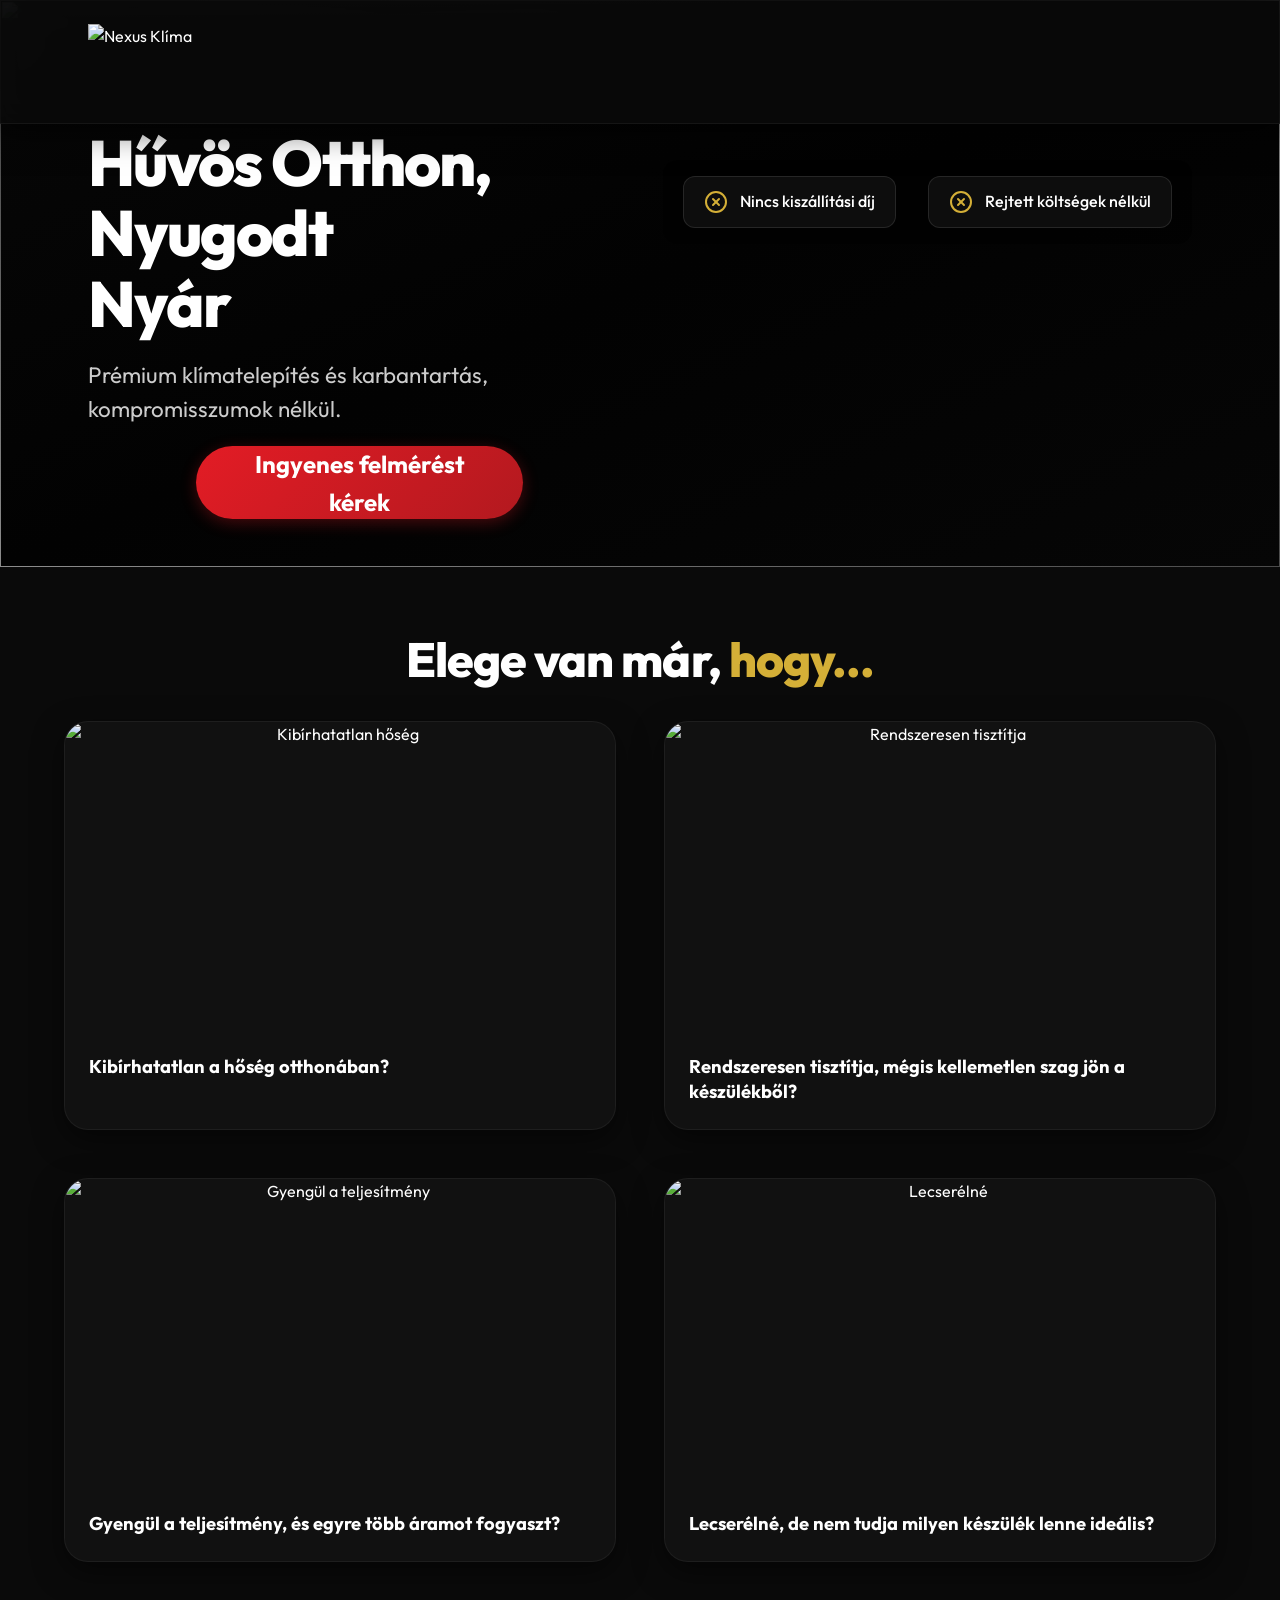
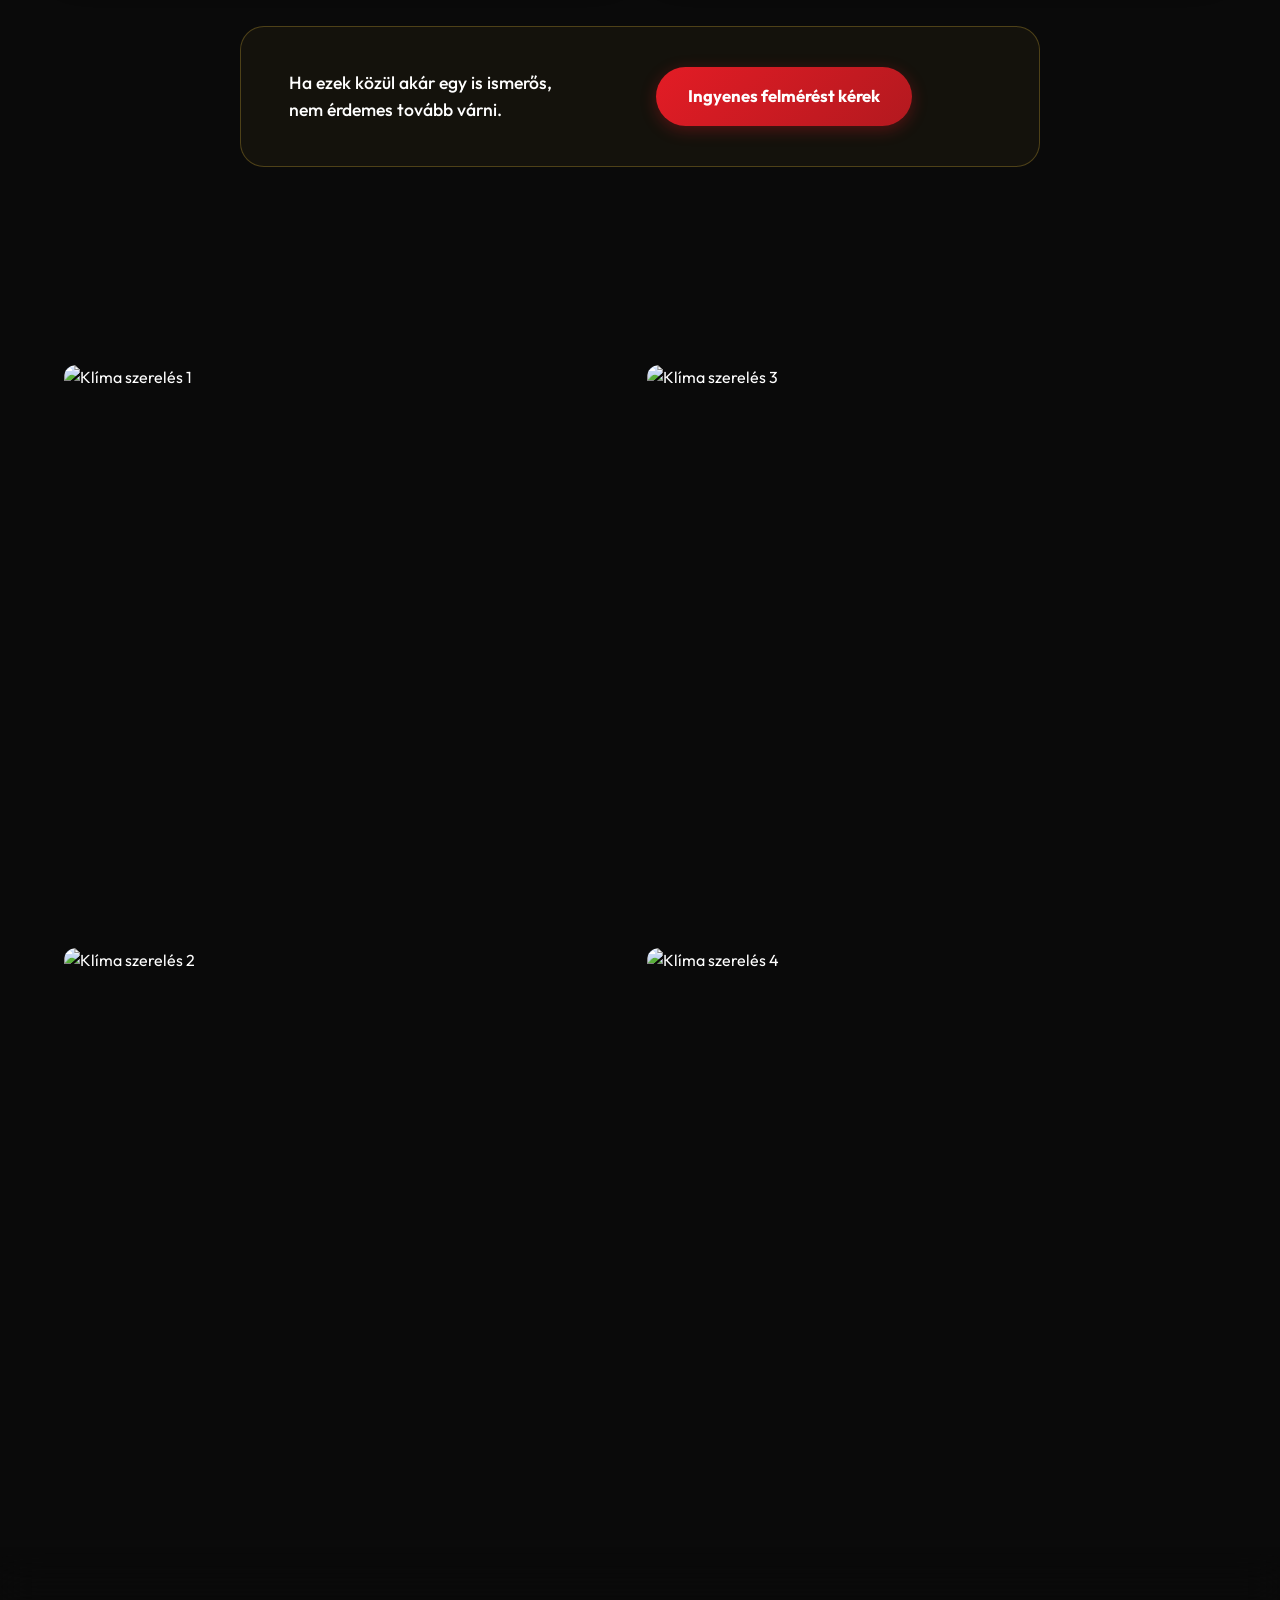
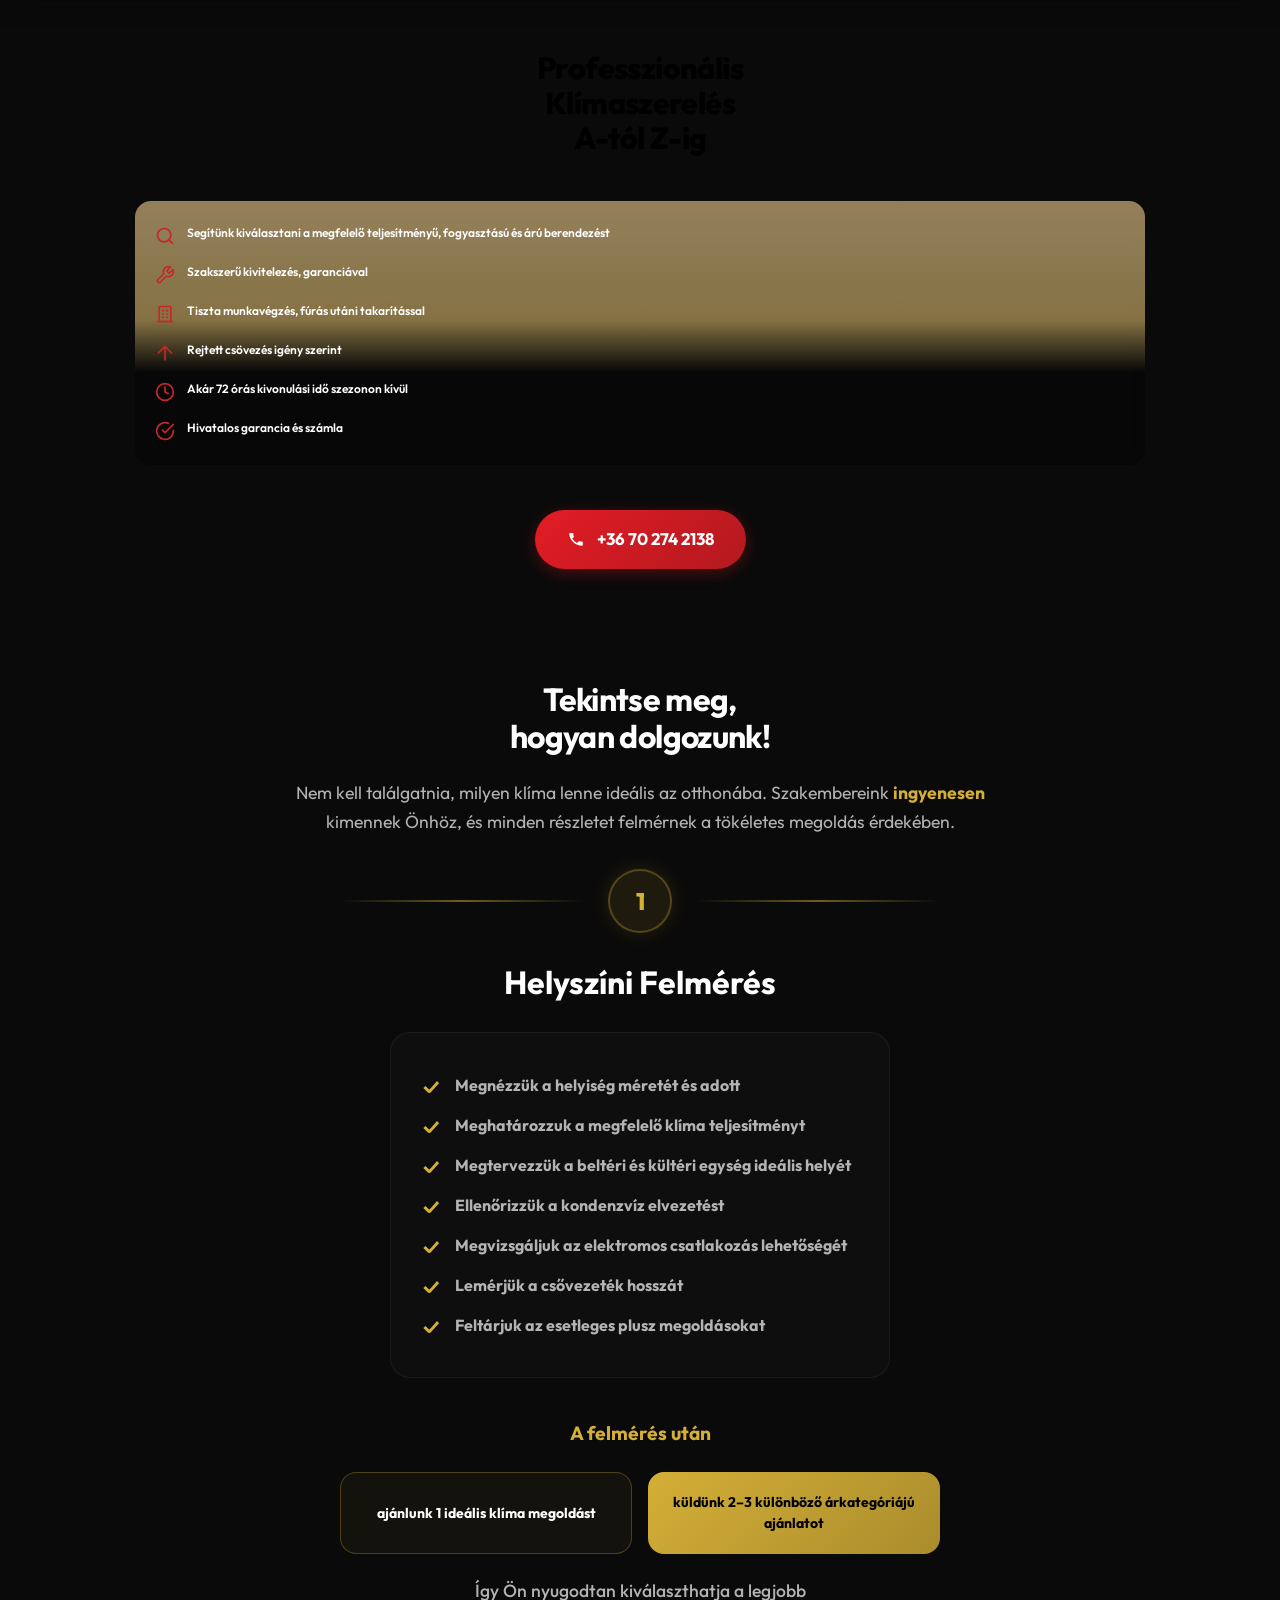
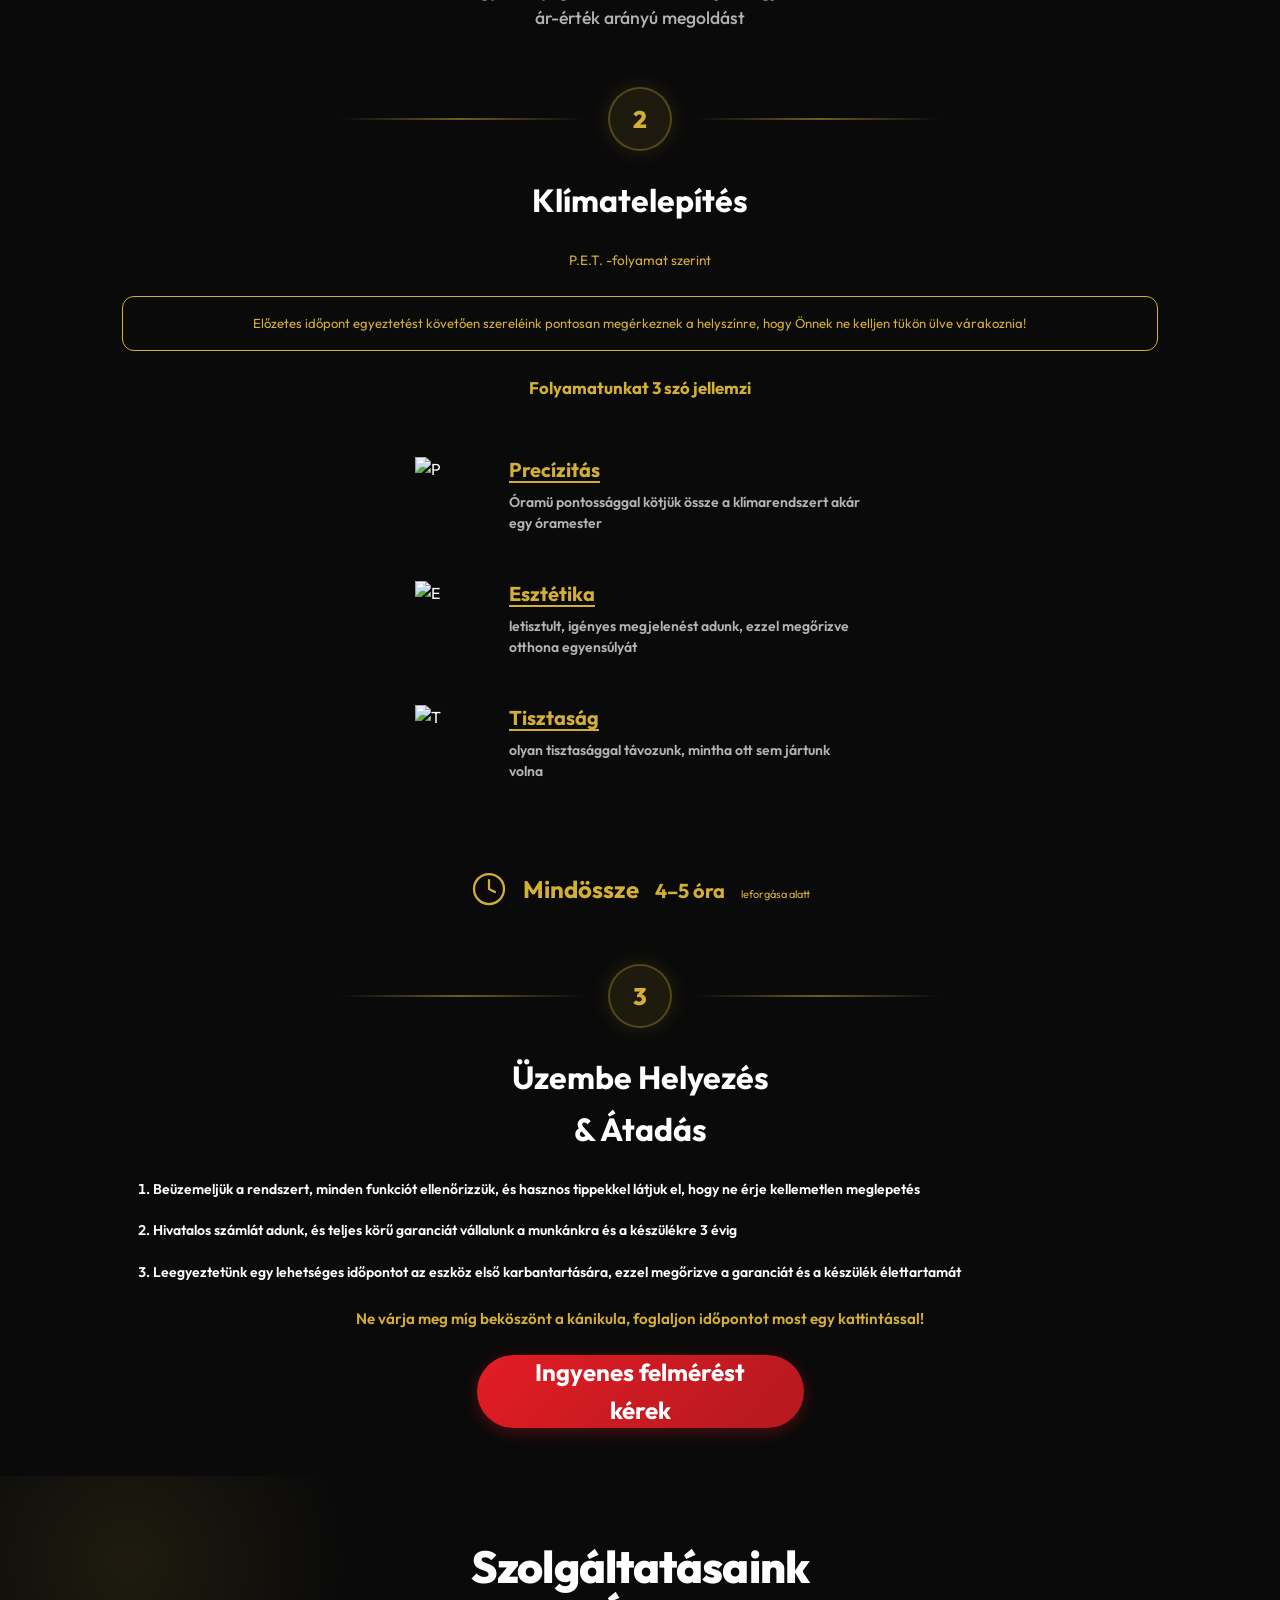
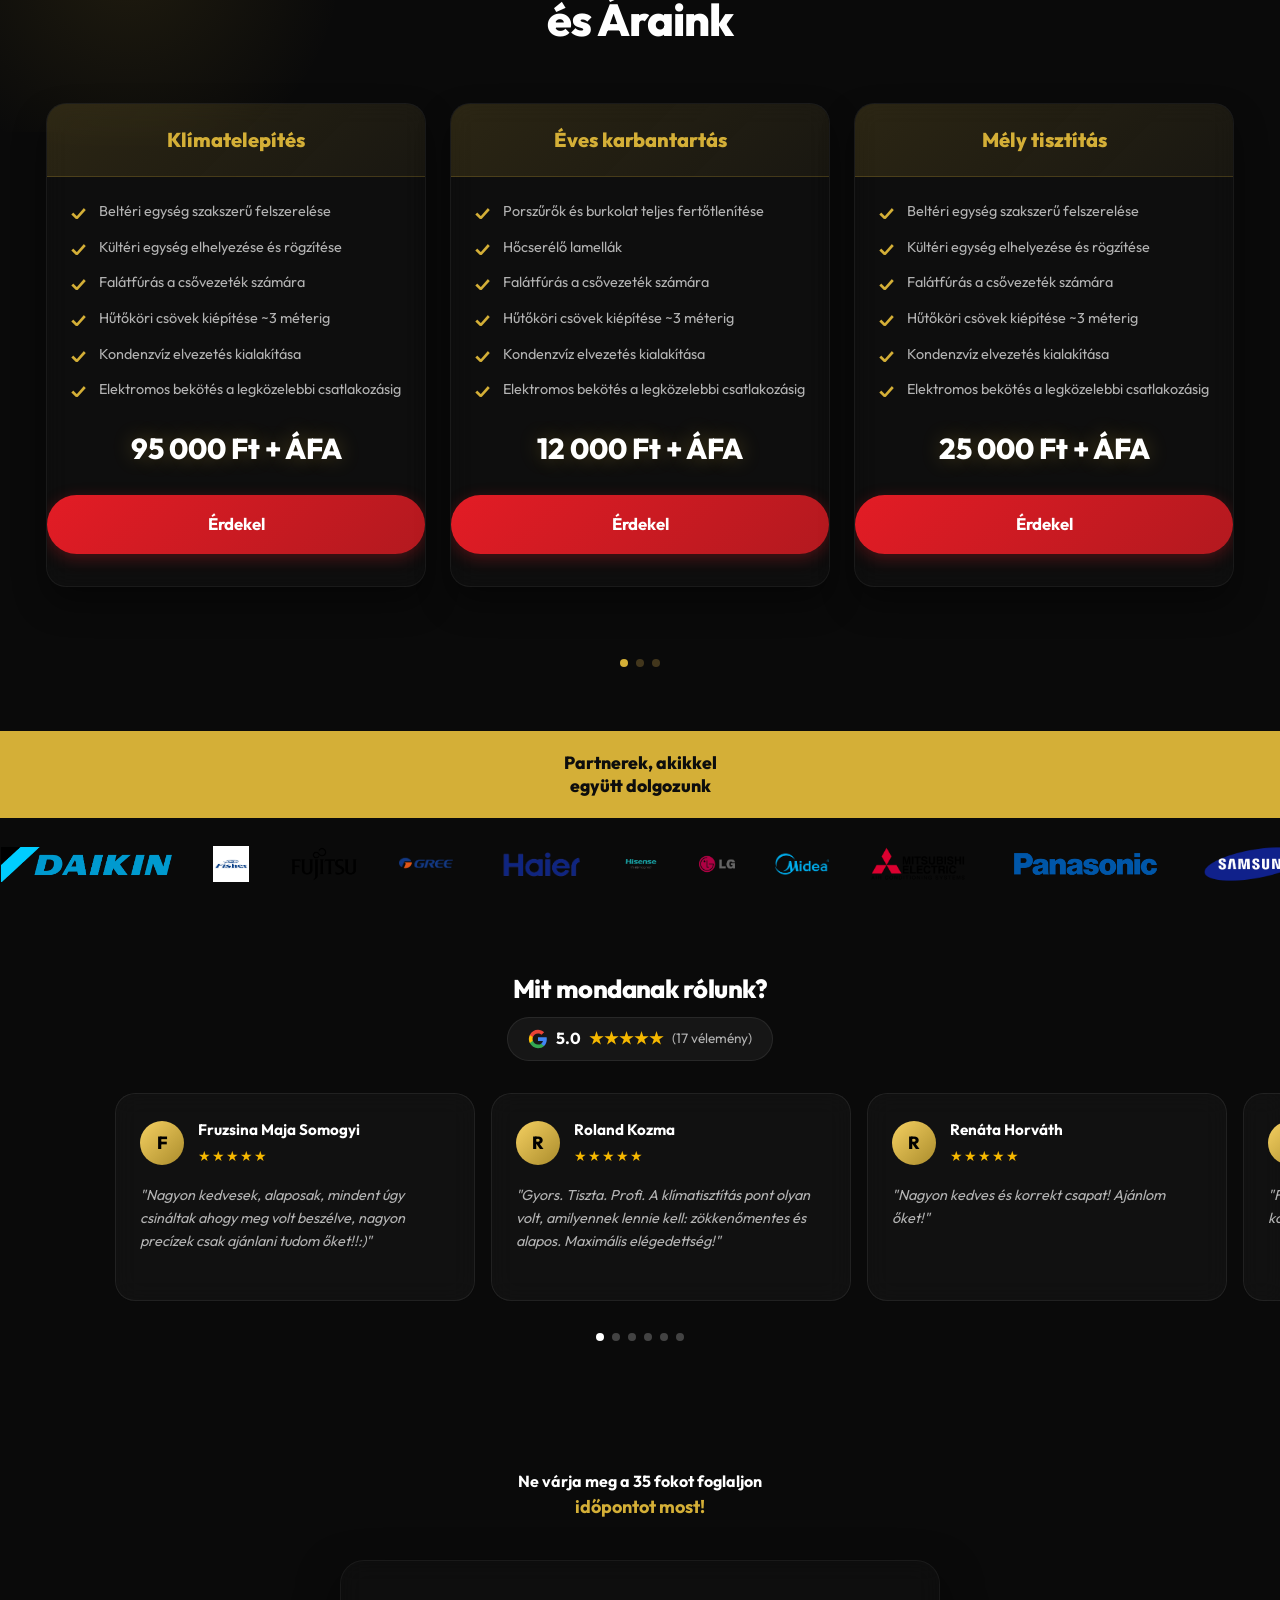
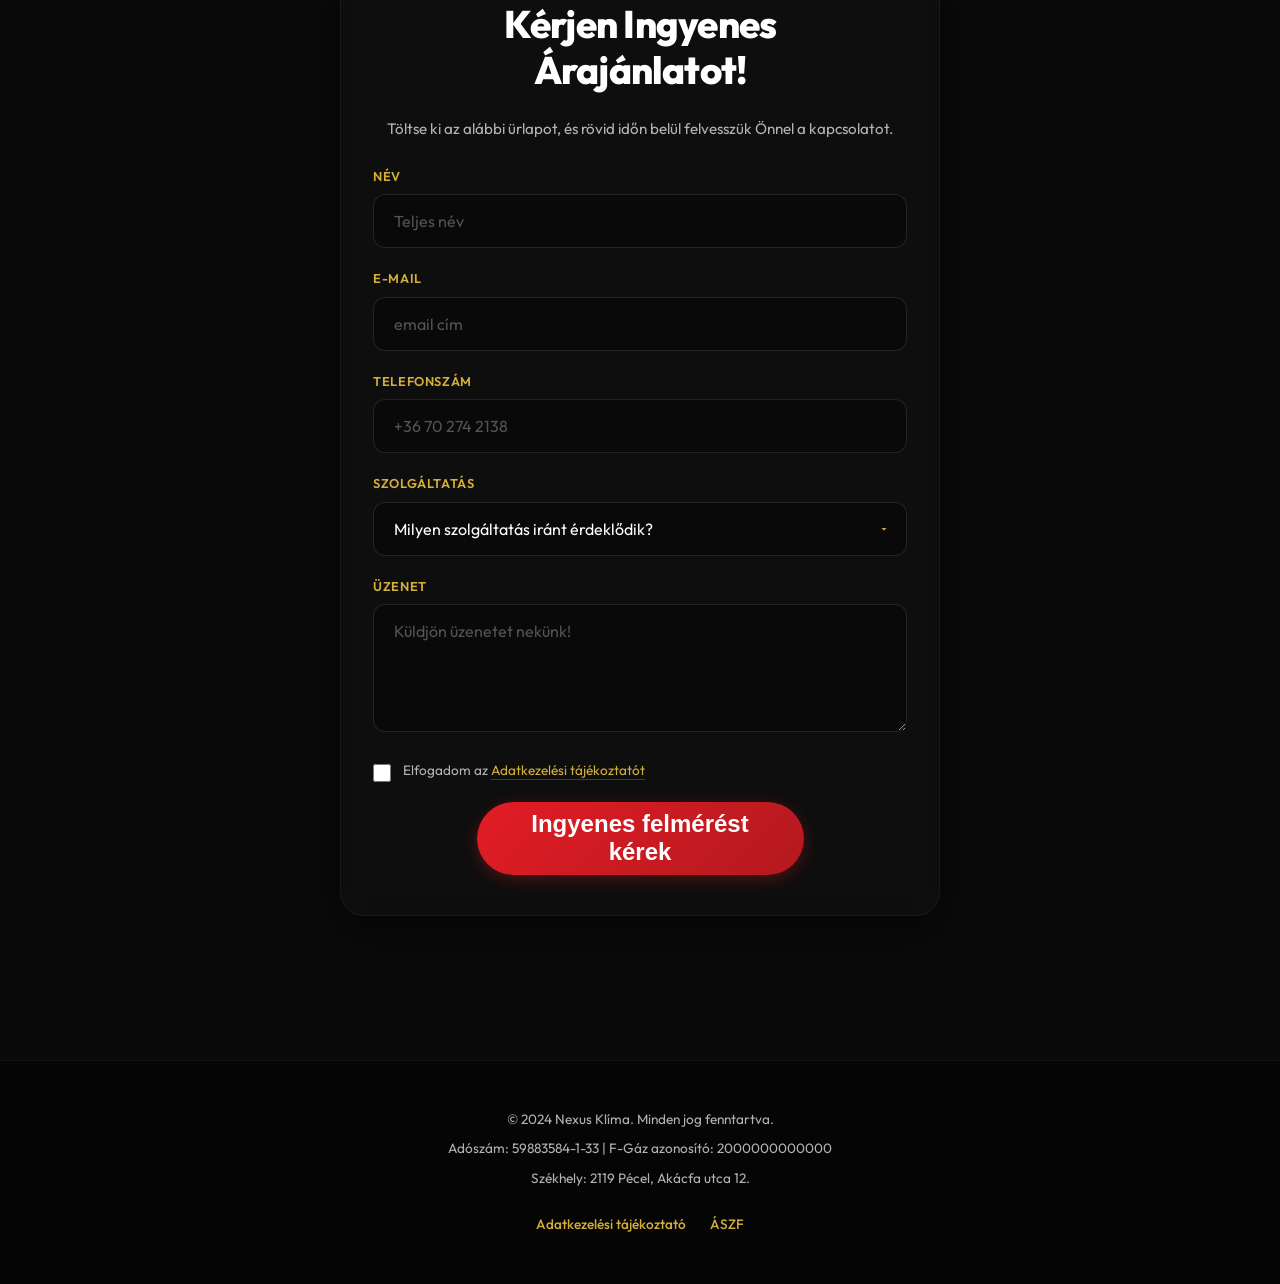
==== commit 0cd3850c: "Update partner logos to high-quality PNG versions and include Fisher logo" ====
--- a/index.html
+++ b/index.html
@@ -372,27 +372,29 @@
 
     <div class="partners__track-wrap">
       <div class="partners__track">
-        <img src="assets/images/Daikin%201.jpg" alt="Daikin" />
-        <img src="assets/images/Fujitsu%201.jpg" alt="Fujitsu" />
-        <img src="assets/images/Gree%201.jpg" alt="Gree" />
-        <img src="assets/images/Haier%201.jpg" alt="Haier" />
-        <img src="assets/images/Hisense%201.jpg" alt="Hisense" />
-        <img src="assets/images/LG%201.jpg" alt="LG" />
-        <img src="assets/images/Midea%201.jpg" alt="Midea" />
-        <img src="assets/images/Mitsubishi%201.jpg" alt="Mitsubishi" />
-        <img src="assets/images/Panasonic%201.jpg" alt="Panasonic" />
-        <img src="assets/images/Samsung%201.jpg" alt="Samsung" />
+        <img src="assets/images/Daikin.png" alt="Daikin" />
+        <img src="assets/images/Fisher.png" alt="Fisher" />
+        <img src="assets/images/Fujitsu.png" alt="Fujitsu" />
+        <img src="assets/images/Gree.png" alt="Gree" />
+        <img src="assets/images/Haier.png" alt="Haier" />
+        <img src="assets/images/Hisense.png" alt="Hisense" />
+        <img src="assets/images/LG.png" alt="LG" />
+        <img src="assets/images/Midea.png" alt="Midea" />
+        <img src="assets/images/Mitsubishi.png" alt="Mitsubishi" />
+        <img src="assets/images/Panasonic.png" alt="Panasonic" />
+        <img src="assets/images/Samsung.png" alt="Samsung" />
         <!-- duplicate for seamless loop -->
-        <img src="assets/images/Daikin%201.jpg" alt="Daikin" />
-        <img src="assets/images/Fujitsu%201.jpg" alt="Fujitsu" />
-        <img src="assets/images/Gree%201.jpg" alt="Gree" />
-        <img src="assets/images/Haier%201.jpg" alt="Haier" />
-        <img src="assets/images/Hisense%201.jpg" alt="Hisense" />
-        <img src="assets/images/LG%201.jpg" alt="LG" />
-        <img src="assets/images/Midea%201.jpg" alt="Midea" />
-        <img src="assets/images/Mitsubishi%201.jpg" alt="Mitsubishi" />
-        <img src="assets/images/Panasonic%201.jpg" alt="Panasonic" />
-        <img src="assets/images/Samsung%201.jpg" alt="Samsung" />
+        <img src="assets/images/Daikin.png" alt="Daikin" />
+        <img src="assets/images/Fisher.png" alt="Fisher" />
+        <img src="assets/images/Fujitsu.png" alt="Fujitsu" />
+        <img src="assets/images/Gree.png" alt="Gree" />
+        <img src="assets/images/Haier.png" alt="Haier" />
+        <img src="assets/images/Hisense.png" alt="Hisense" />
+        <img src="assets/images/LG.png" alt="LG" />
+        <img src="assets/images/Midea.png" alt="Midea" />
+        <img src="assets/images/Mitsubishi.png" alt="Mitsubishi" />
+        <img src="assets/images/Panasonic.png" alt="Panasonic" />
+        <img src="assets/images/Samsung.png" alt="Samsung" />
       </div>
     </div>
 
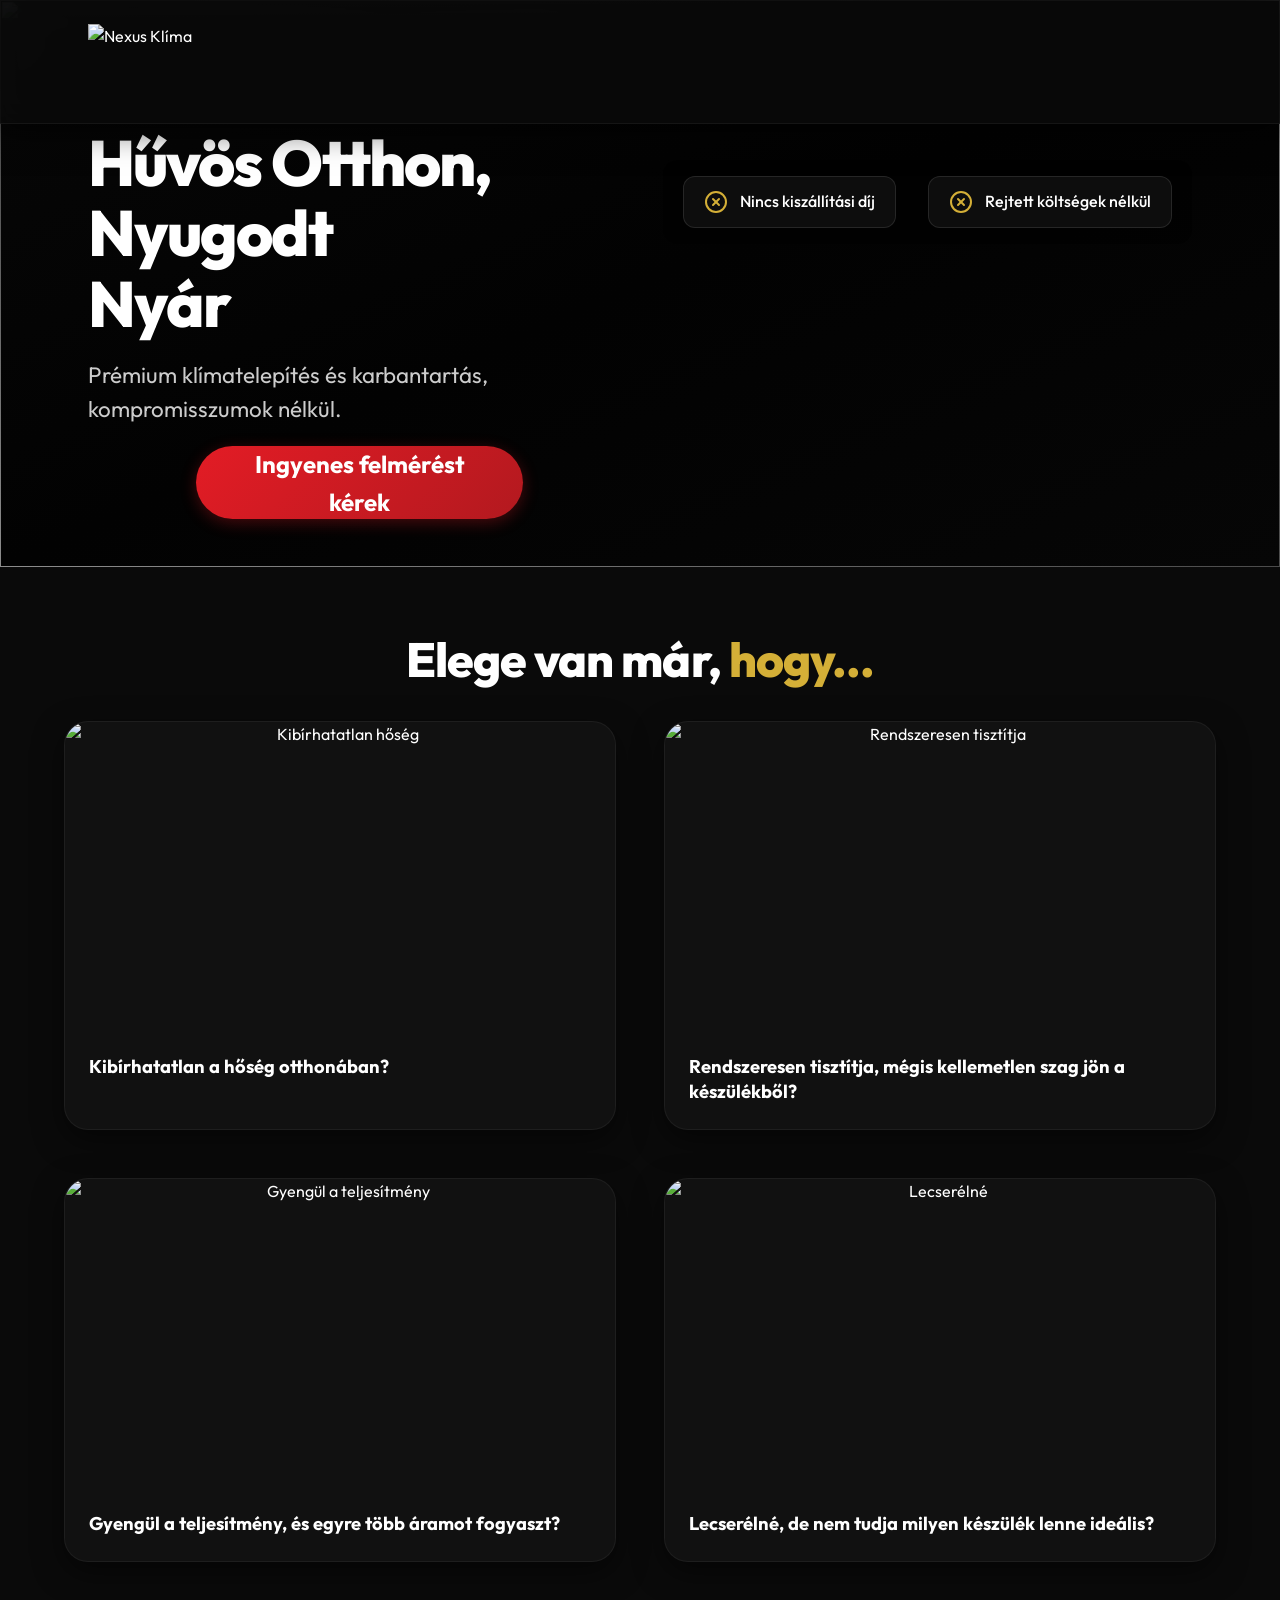
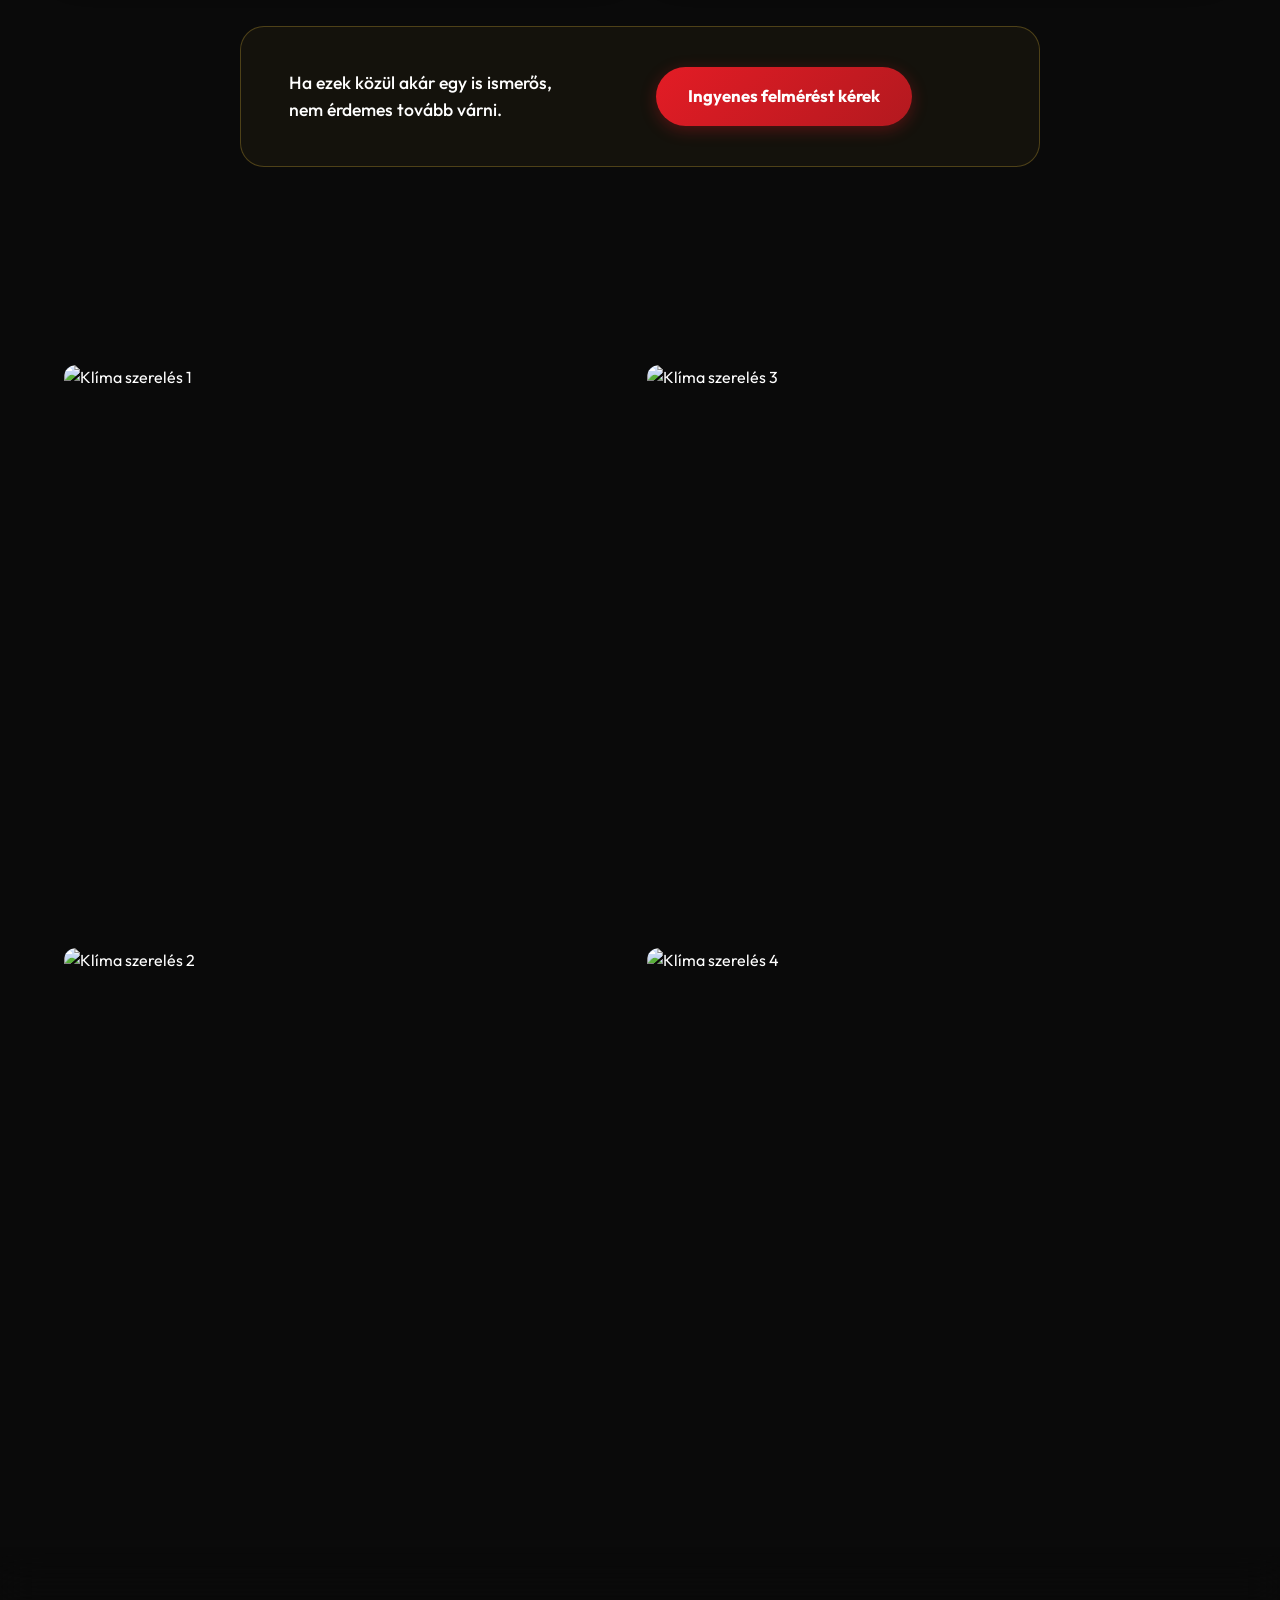
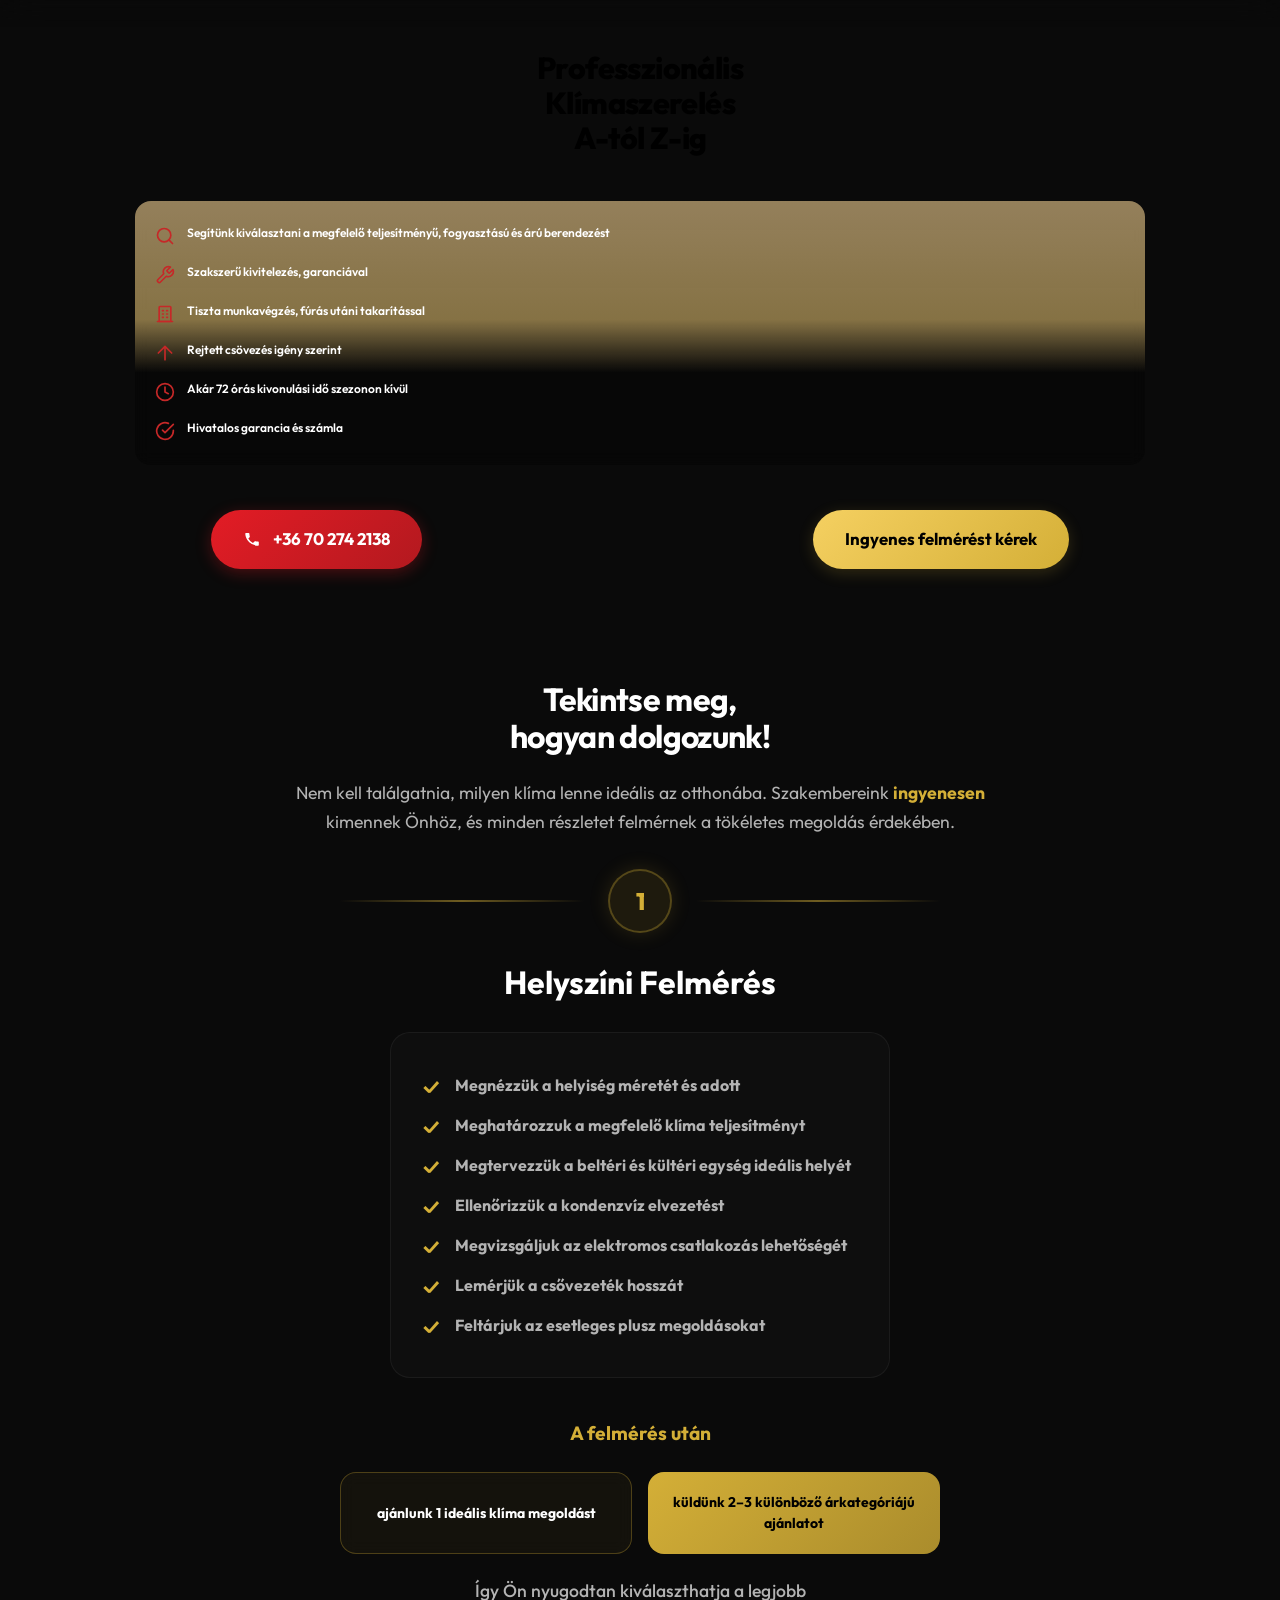
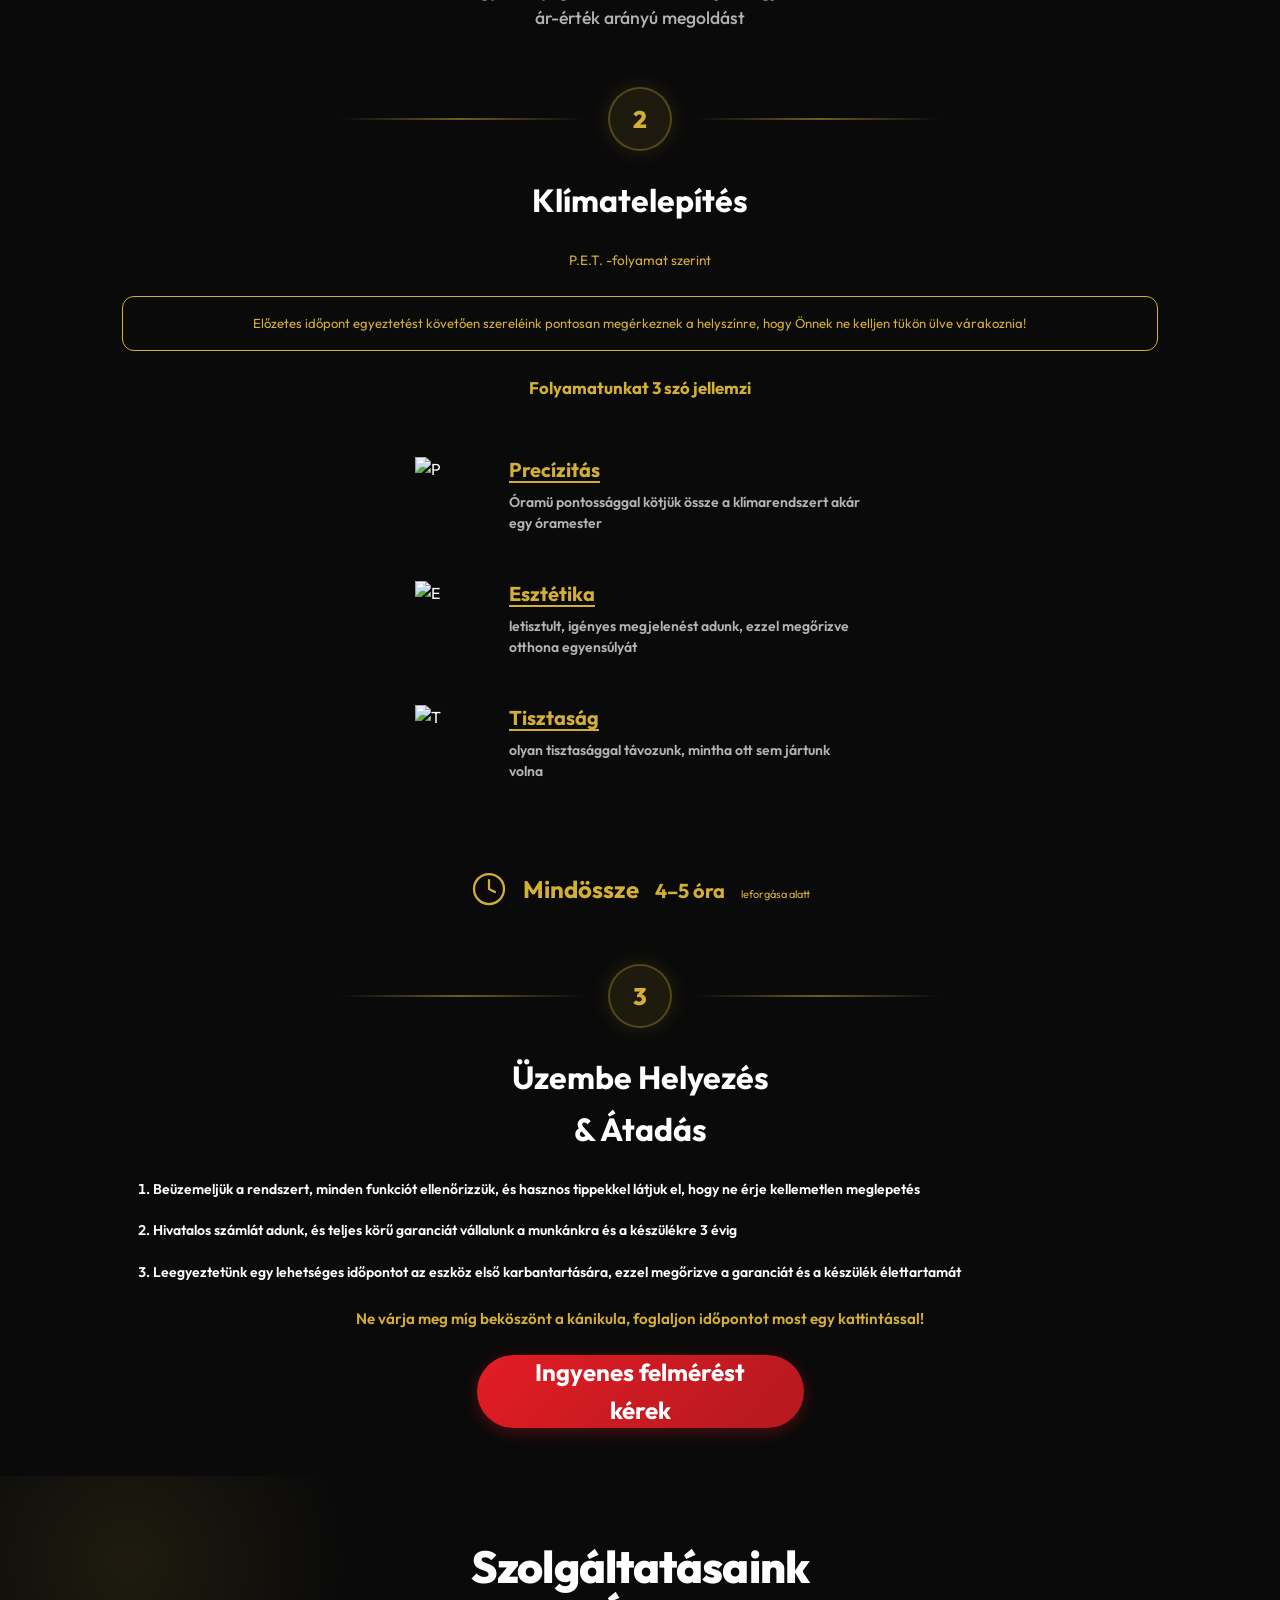
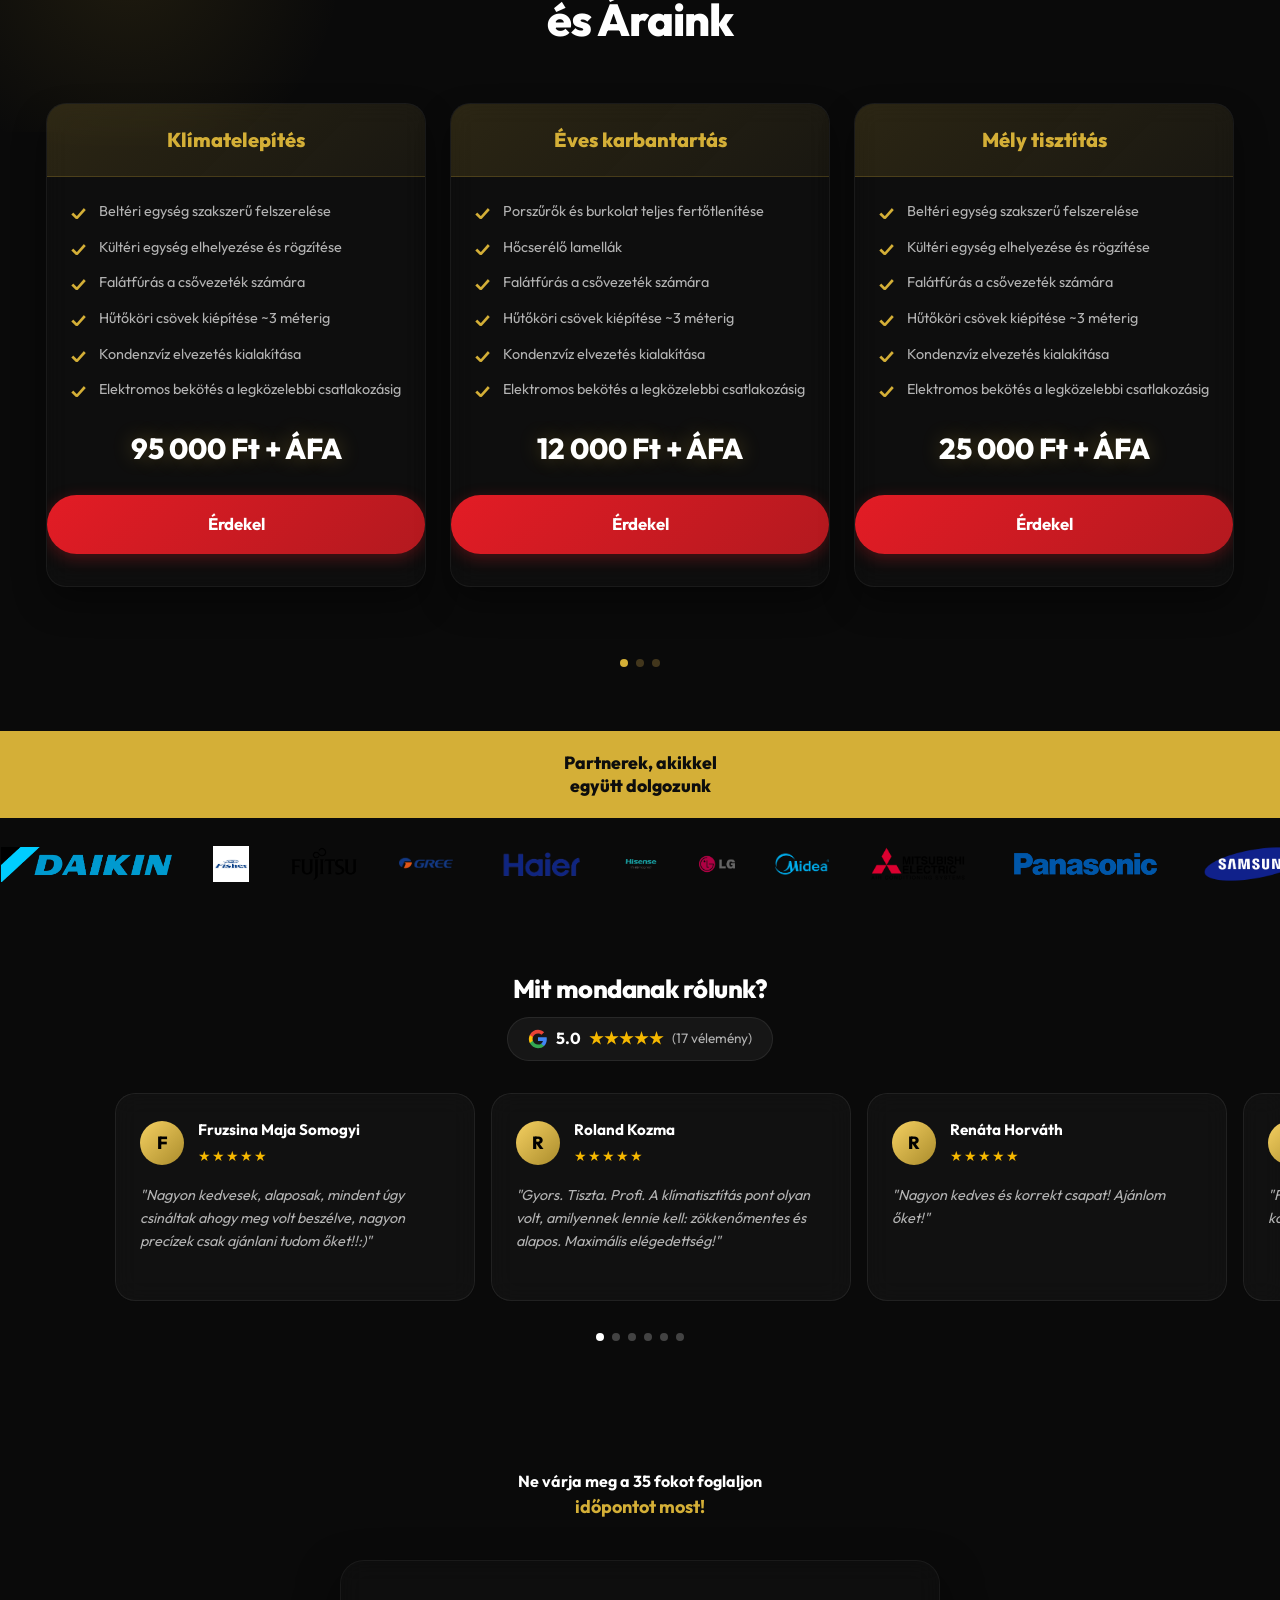
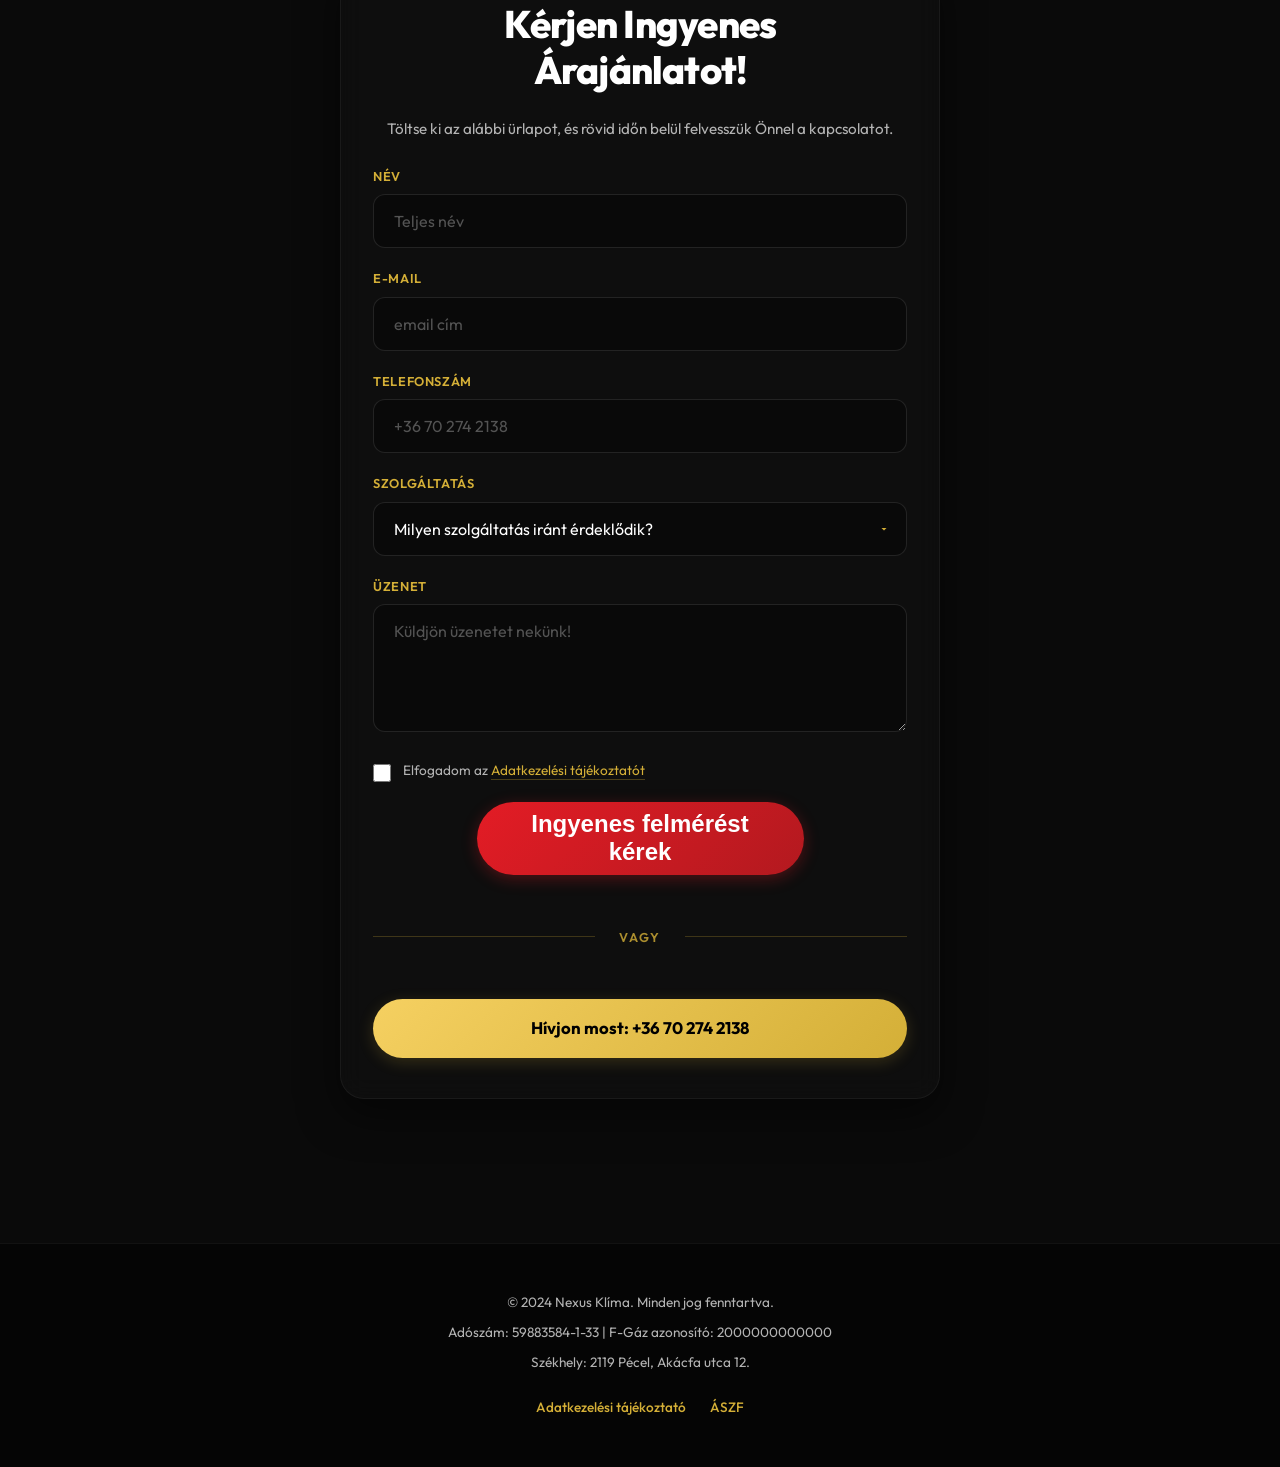
==== commit 71c3c7fc: "Add stylized 'vagy' divider and refine phone button text" ====
--- a/index.html
+++ b/index.html
@@ -112,7 +112,7 @@
       </div>
       <div class="pain__cta">
         <p class="pain__cta-text">Ha ezek közül akár egy is ismerős,<br />nem érdemes tovább várni.</p>
-        <a href="tel:+36702742138" class="btn btn--primary">Ingyenes felmérést kérek</a>
+        <a href="#contact" class="btn btn--primary">Ingyenes felmérést kérek</a>
       </div>
     </div>
   </section>
@@ -181,10 +181,15 @@
           </li>
         </ul>
       </div>
-      <a href="tel:+36702742138" class="btn btn--primary">
-        <svg width="18" height="18" viewBox="0 0 24 24" fill="currentColor"><path d="M6.62 10.79a15.05 15.05 0 006.59 6.59l2.2-2.2a1 1 0 011.11-.27 11.36 11.36 0 003.54.56 1 1 0 011 1v3.5a1 1 0 01-1 1A17 17 0 013 5a1 1 0 011-1h3.5a1 1 0 011 1c0 1.25.2 2.45.56 3.57a1 1 0 01-.25 1.03l-2.19 2.19z"/></svg>
-        +36 70 274 2138
-      </a>
+      <div class="prof__actions">
+        <a href="tel:+36702742138" class="btn btn--primary">
+          <svg width="18" height="18" viewBox="0 0 24 24" fill="currentColor"><path d="M6.62 10.79a15.05 15.05 0 006.59 6.59l2.2-2.2a1 1 0 011.11-.27 11.36 11.36 0 003.54.56 1 1 0 011 1v3.5a1 1 0 01-1 1A17 17 0 013 5a1 1 0 011-1h3.5a1 1 0 011 1c0 1.25.2 2.45.56 3.57a1 1 0 01-.25 1.03l-2.19 2.19z"/></svg>
+          +36 70 274 2138
+        </a>
+        <a href="#contact" class="btn btn--gold">
+          Ingyenes felmérést kérek
+        </a>
+      </div>
     </div>
   </section>
 
@@ -324,7 +329,7 @@
             <li>Elektromos bekötés a legközelebbi csatlakozásig</li>
           </ul>
           <p class="services__price">95 000 Ft + ÁFA</p>
-          <a href="tel:+36702742138" class="btn btn--primary btn--full">Érdekel</a>
+          <a href="#contact" class="btn btn--primary btn--full">Érdekel</a>
         </div>
 
         <div class="services__card">
@@ -338,7 +343,7 @@
             <li>Elektromos bekötés a legközelebbi csatlakozásig</li>
           </ul>
           <p class="services__price">12 000 Ft + ÁFA</p>
-          <a href="tel:+36702742138" class="btn btn--primary btn--full">Érdekel</a>
+          <a href="#contact" class="btn btn--primary btn--full">Érdekel</a>
         </div>
 
         <div class="services__card">
@@ -352,7 +357,7 @@
             <li>Elektromos bekötés a legközelebbi csatlakozásig</li>
           </ul>
           <p class="services__price">25 000 Ft + ÁFA</p>
-          <a href="tel:+36702742138" class="btn btn--primary btn--full">Érdekel</a>
+          <a href="#contact" class="btn btn--primary btn--full">Érdekel</a>
         </div>
 
       </div>
@@ -402,12 +407,12 @@
       <div class="reviews__header">
         <h2 class="reviews__title">Mit mondanak rólunk?</h2>
         <div class="reviews__meta">
-          <div class="reviews__google-badge">
+          <a href="https://www.google.com/search?newwindow=1&sca_esv=ed543d043ecf286f&sxsrf=ANbL-n6Mc5Ee6hCEHPAhwNY-W-B1pSVKpg:1776635662770&q=Nexus+Kl%C3%ADma&si=AL3DRZGNtcdgKOqVhotcr-UG2kkYpwR2WO4qu3O00NmpwBmLnWb-YK1j-BfWESdKYkuyqEdCP51IuPqLHu7aIFutSbE4BB-AmDz5cxwfa5YUKUwCrMj04_o%3D&sa=X&sqi=2&ved=2ahUKEwjXlszM8_qTAxVASvEDHRlEAJUQ_coHegQINBAB&biw=1920&bih=911&dpr=1" target="_blank" class="reviews__google-badge">
             <svg width="20" height="20" viewBox="0 0 24 24"><path fill="#4285F4" d="M22.56 12.25c0-.78-.07-1.53-.2-2.25H12v4.26h5.92c-.26 1.37-1.04 2.53-2.21 3.31v2.77h3.57c2.08-1.92 3.28-4.74 3.28-8.09z"/><path fill="#34A853" d="M12 23c2.97 0 5.46-.98 7.28-2.66l-3.57-2.77c-.98.66-2.23 1.06-3.71 1.06-2.86 0-5.29-1.93-6.16-4.53H2.18v2.84C3.99 20.53 7.7 23 12 23z"/><path fill="#FBBC05" d="M5.84 14.09c-.22-.66-.35-1.36-.35-2.09s.13-1.43.35-2.09V7.07H2.18C1.43 8.55 1 10.22 1 12s.43 3.45 1.18 4.93l3.66-2.84z"/><path fill="#EA4335" d="M12 5.38c1.62 0 3.06.56 4.21 1.64l3.15-3.15C17.45 2.09 14.97 1 12 1 7.7 1 3.99 3.47 2.18 7.07l3.66 2.84c.87-2.6 3.3-4.53 6.16-4.53z"/></svg>
             <span>5.0</span>
             <span class="reviews__stars">★★★★★</span>
             <span class="reviews__count">(17 vélemény)</span>
-          </div>
+          </a>
         </div>
       </div>
 
@@ -531,10 +536,14 @@
 
         <div class="contact__check">
           <input type="checkbox" id="fGdpr" name="gdpr" required />
-          <label for="fGdpr">Elfogadom az <a href="#" class="contact__gdpr-link">Adatkezelési tájékoztatót</a></label>
+          <label for="fGdpr">Elfogadom az <a href="privacy.html" class="contact__gdpr-link">Adatkezelési tájékoztatót</a></label>
         </div>
 
         <button type="submit" class="btn btn--primary btn--large btn--full">Ingyenes felmérést kérek</button>
+        <div class="form-separator">vagy</div>
+        <a href="tel:+36702742138" class="btn btn--gold btn--full">
+          Hívjon most: +36 70 274 2138
+        </a>
       </form>
     </div>
   </section>
@@ -547,8 +556,8 @@
         <p>Adószám: 59883584-1-33 | F-Gáz azonosító: 2000000000000</p>
         <p>Székhely: 2119 Pécel, Akácfa utca 12.</p>
         <div class="footer__links">
-          <a href="#" class="footer__link">Adatkezelési tájékoztató</a>
-          <a href="#" class="footer__link">ÁSZF</a>
+          <a href="privacy.html" class="footer__link">Adatkezelési tájékoztató</a>
+          <a href="privacy.html" class="footer__link">ÁSZF</a>
         </div>
       </div>
     </div>
--- a/css/style.css
+++ b/css/style.css
@@ -116,8 +116,18 @@
   box-shadow: 0 4px 16px rgba(227, 28, 37, 0.3);
 }
 
+.btn--gold {
+  background: linear-gradient(135deg, var(--gold-light) 0%, var(--gold) 100%);
+  color: #000;
+  box-shadow: 0 4px 16px rgba(212, 175, 55, 0.2);
+}
+
 .btn--primary:hover {
   box-shadow: 0 8px 24px rgba(227, 28, 37, 0.4);
+}
+
+.btn--gold:hover {
+  box-shadow: 0 8px 24px rgba(212, 175, 55, 0.3);
 }
 
 .btn--outline {
@@ -615,6 +625,58 @@
   opacity: 0.9;
 }
 
+.prof__actions {
+  display: flex;
+  flex-wrap: wrap;
+  gap: 1rem;
+  justify-content: center;
+  width: 100%;
+}
+
+.contact__call-btn {
+  display: block;
+  text-align: center;
+  color: var(--gold);
+  text-decoration: none;
+  font-weight: 700;
+  font-size: 1.1rem;
+  margin-top: 1.5rem;
+  transition: opacity 0.2s;
+}
+
+.contact__call-btn:hover {
+  opacity: 0.8;
+  text-decoration: underline;
+}
+
+.form-separator {
+  display: flex;
+  align-items: center;
+  text-align: center;
+  color: var(--gold);
+  margin: 2rem 0;
+  font-weight: 600;
+  font-size: 0.8rem;
+  text-transform: uppercase;
+  letter-spacing: 2px;
+  opacity: 0.8;
+}
+
+.form-separator::before,
+.form-separator::after {
+  content: '';
+  flex: 1;
+  border-bottom: 1px solid rgba(212, 175, 55, 0.3);
+}
+
+.form-separator::before {
+  margin-right: 1.5rem;
+}
+
+.form-separator::after {
+  margin-left: 1.5rem;
+}
+
 /* =============================================
    HOW WE WORK (PROCESS)
    ============================================= */
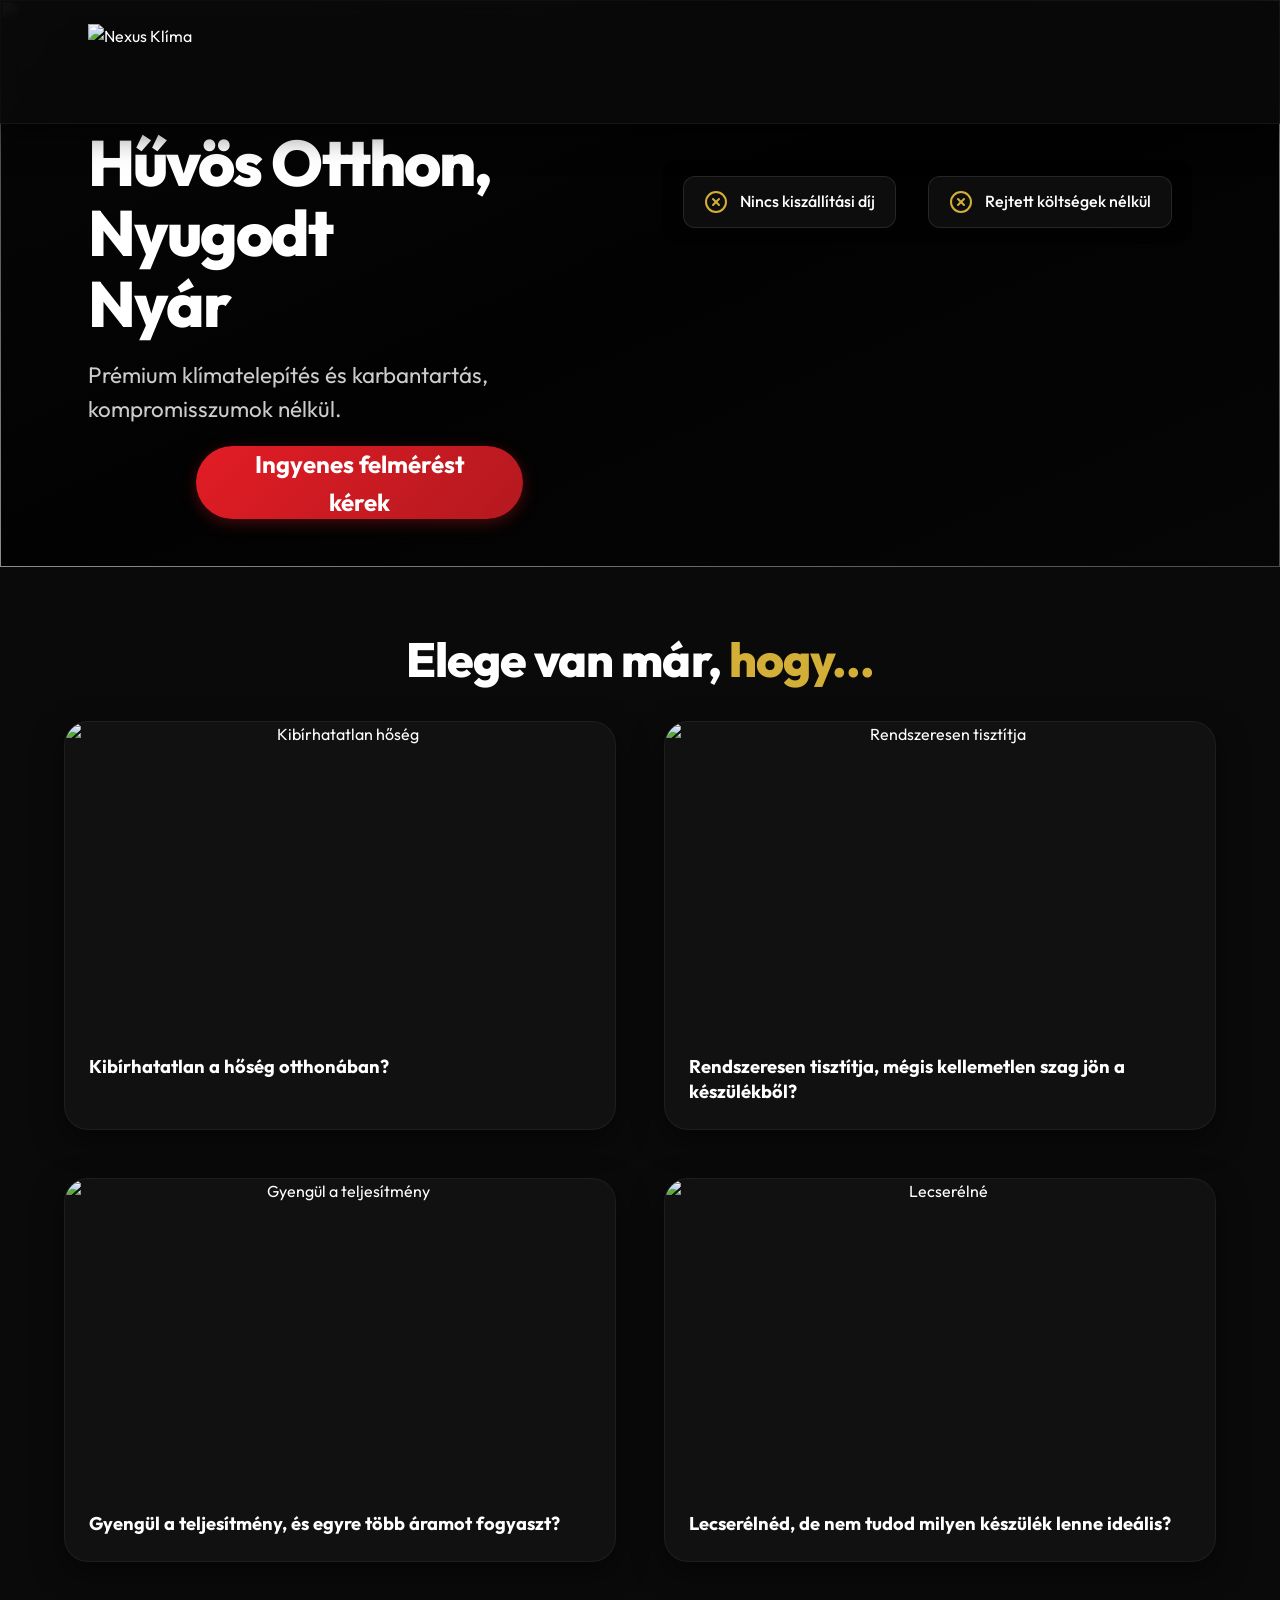
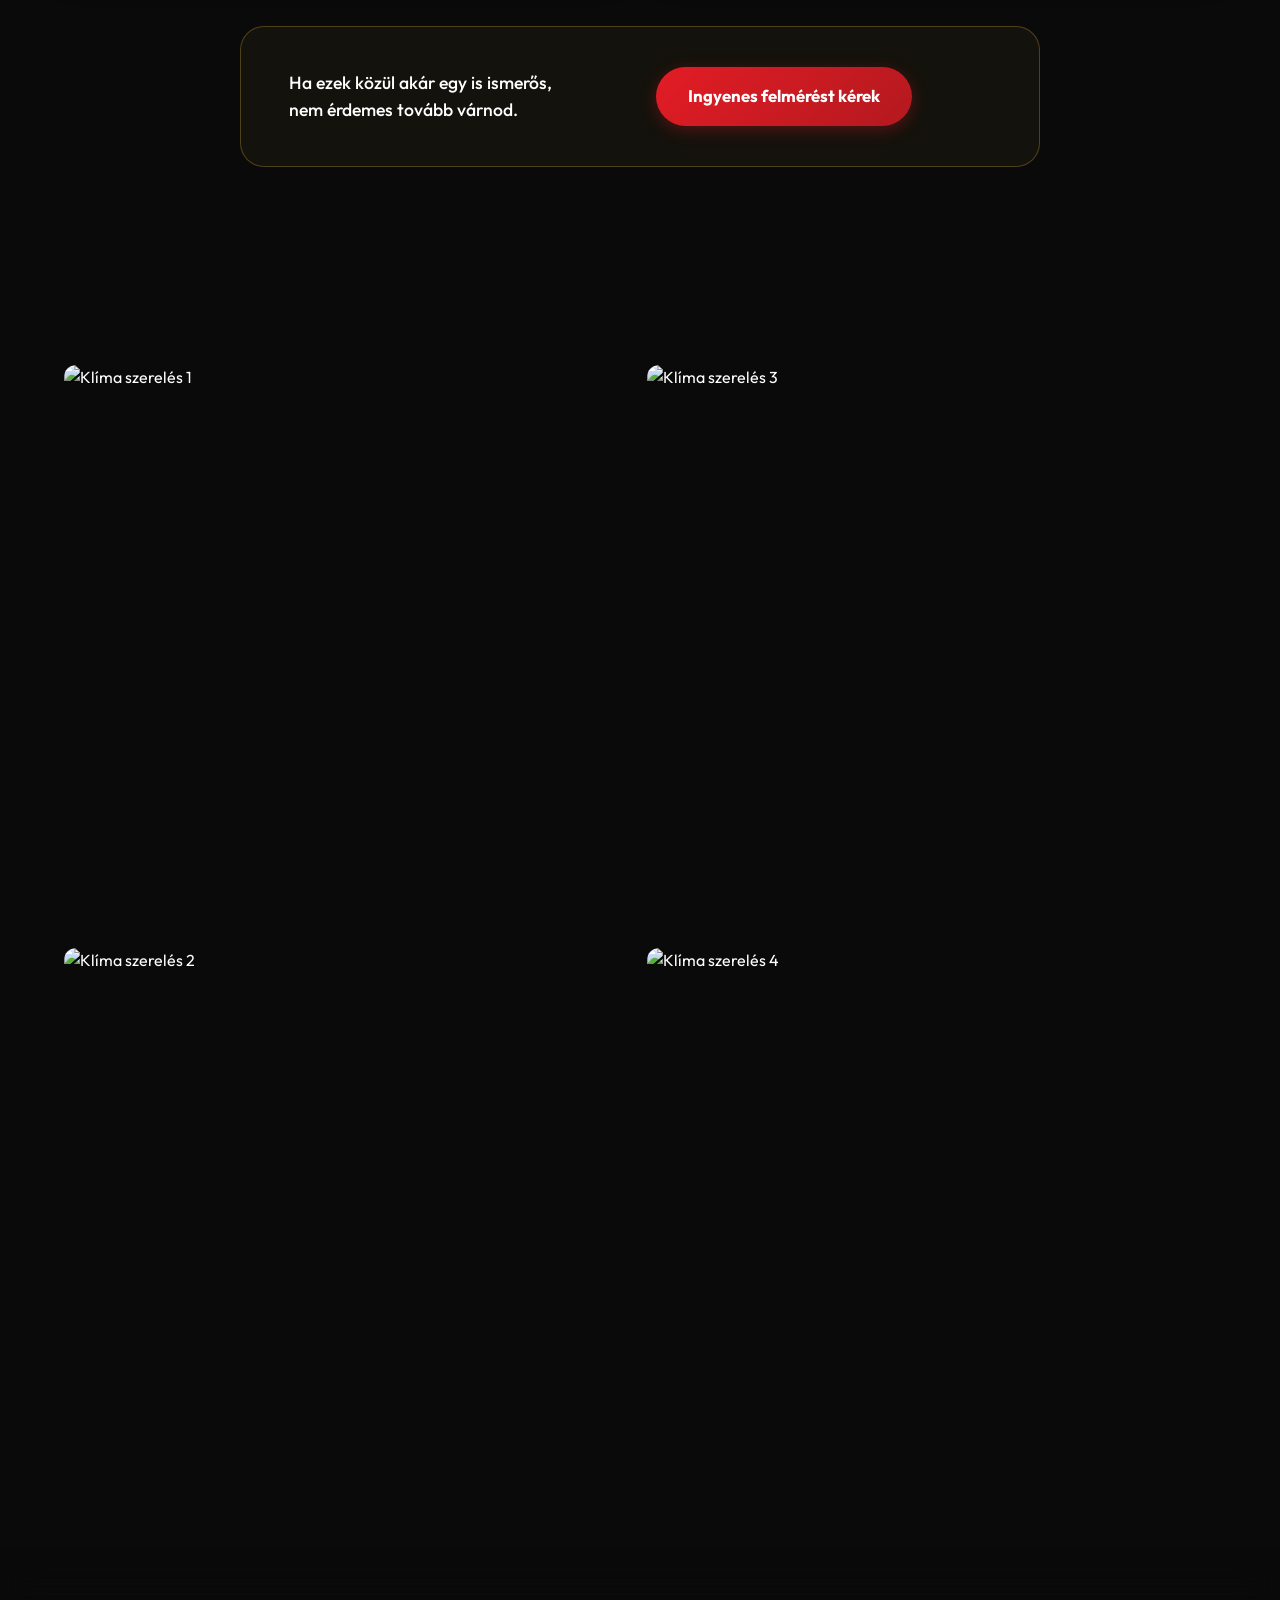
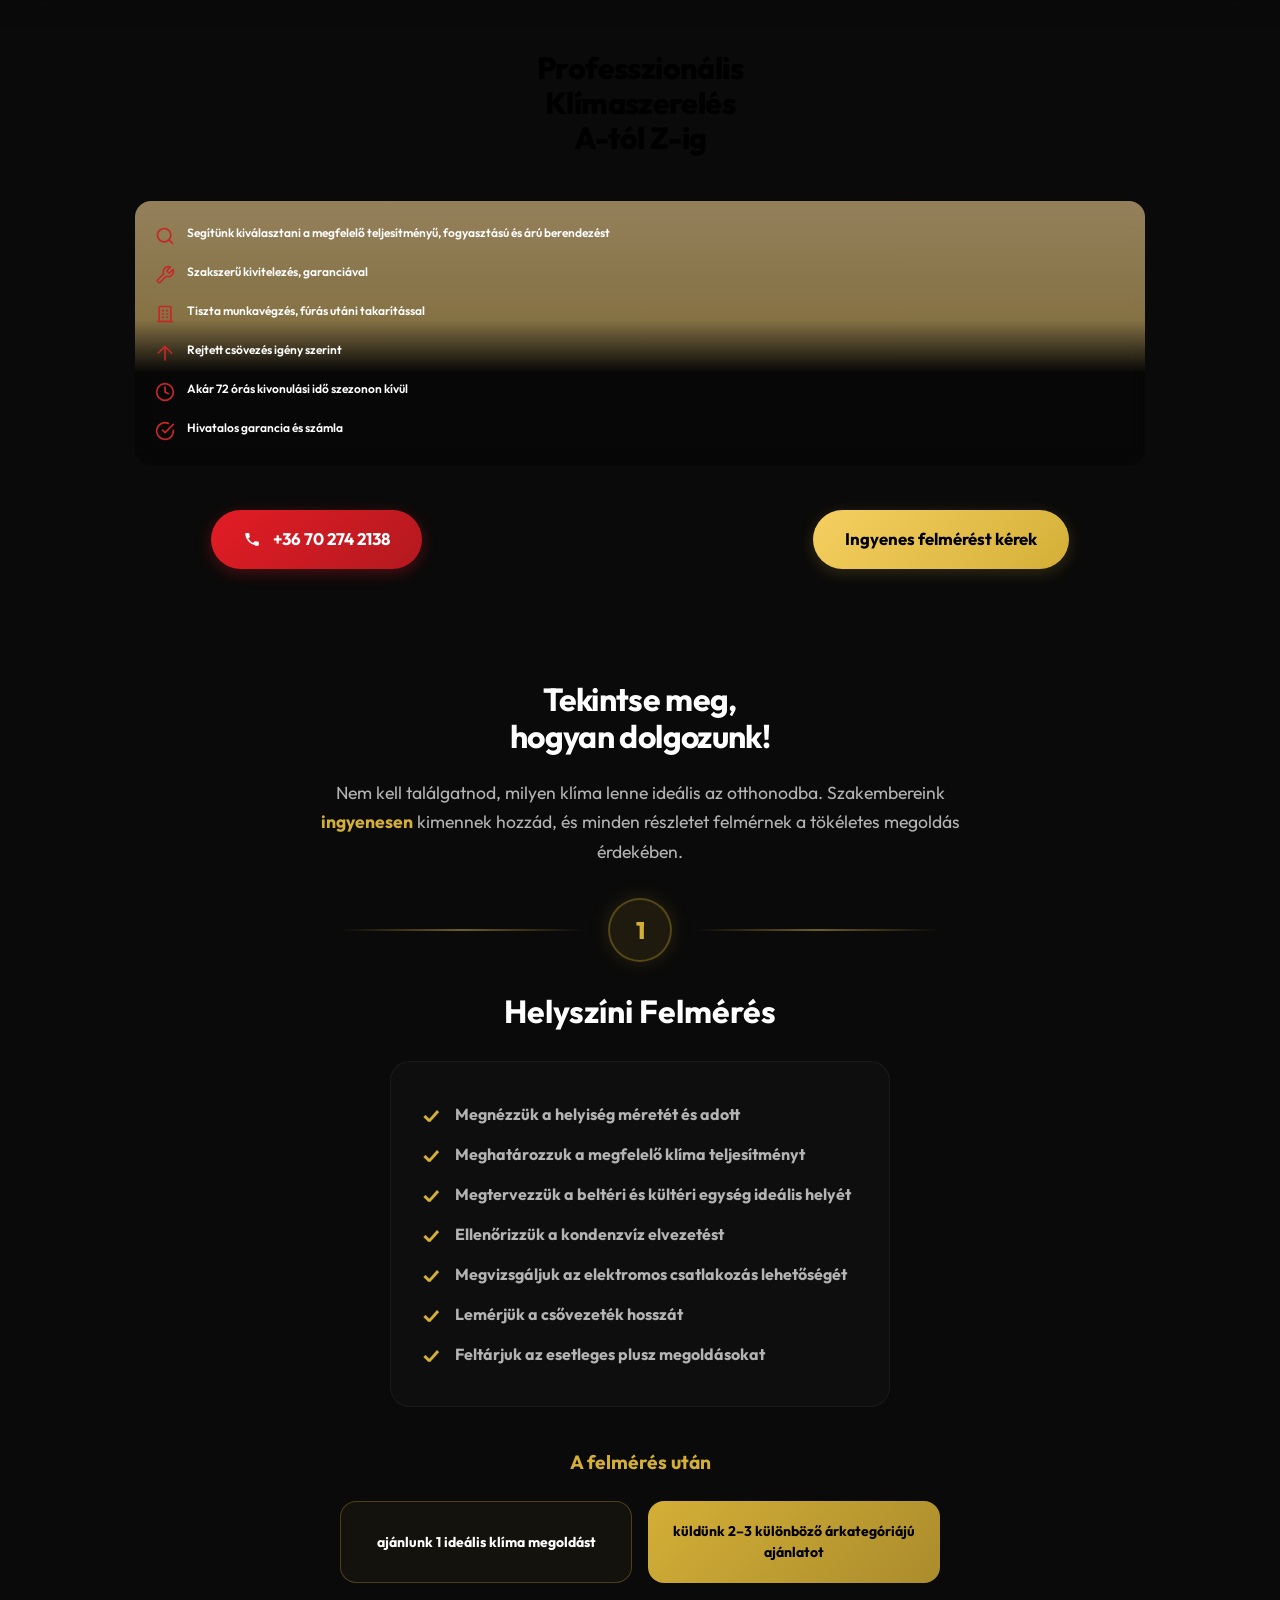
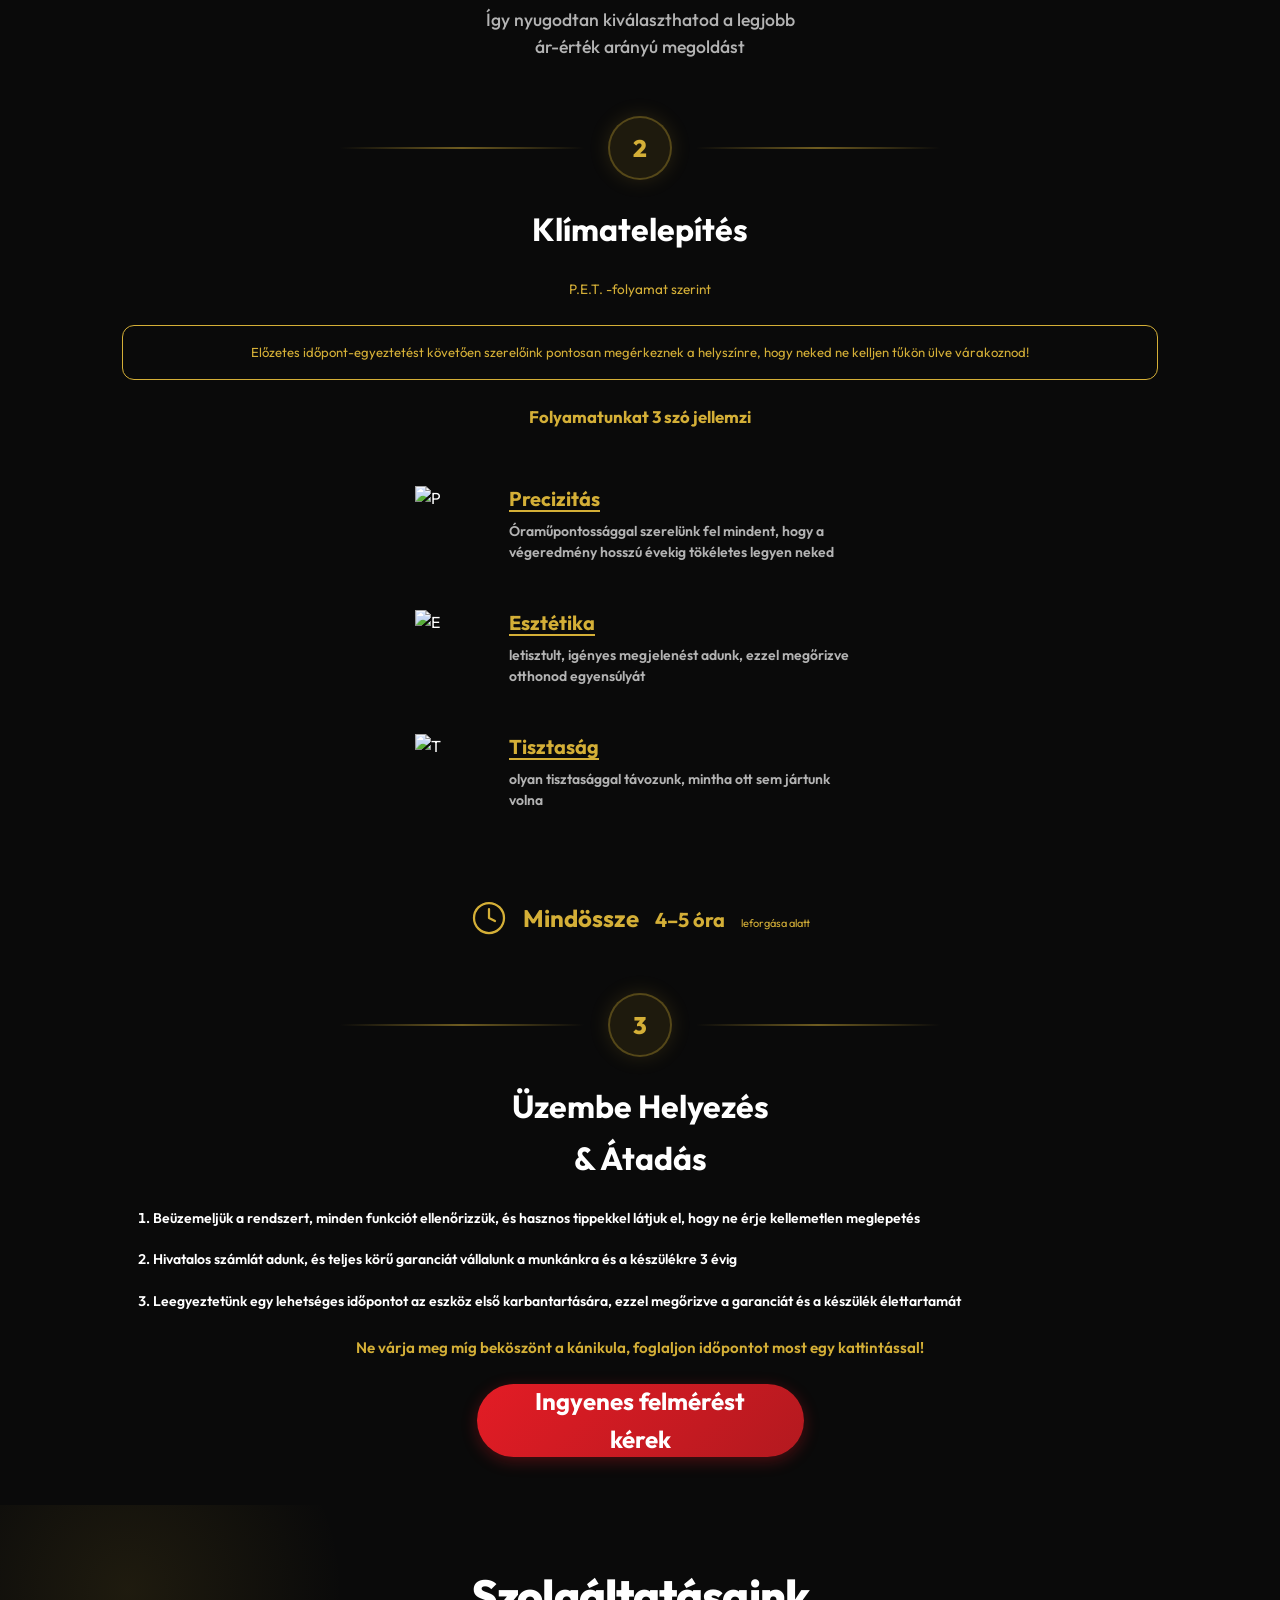
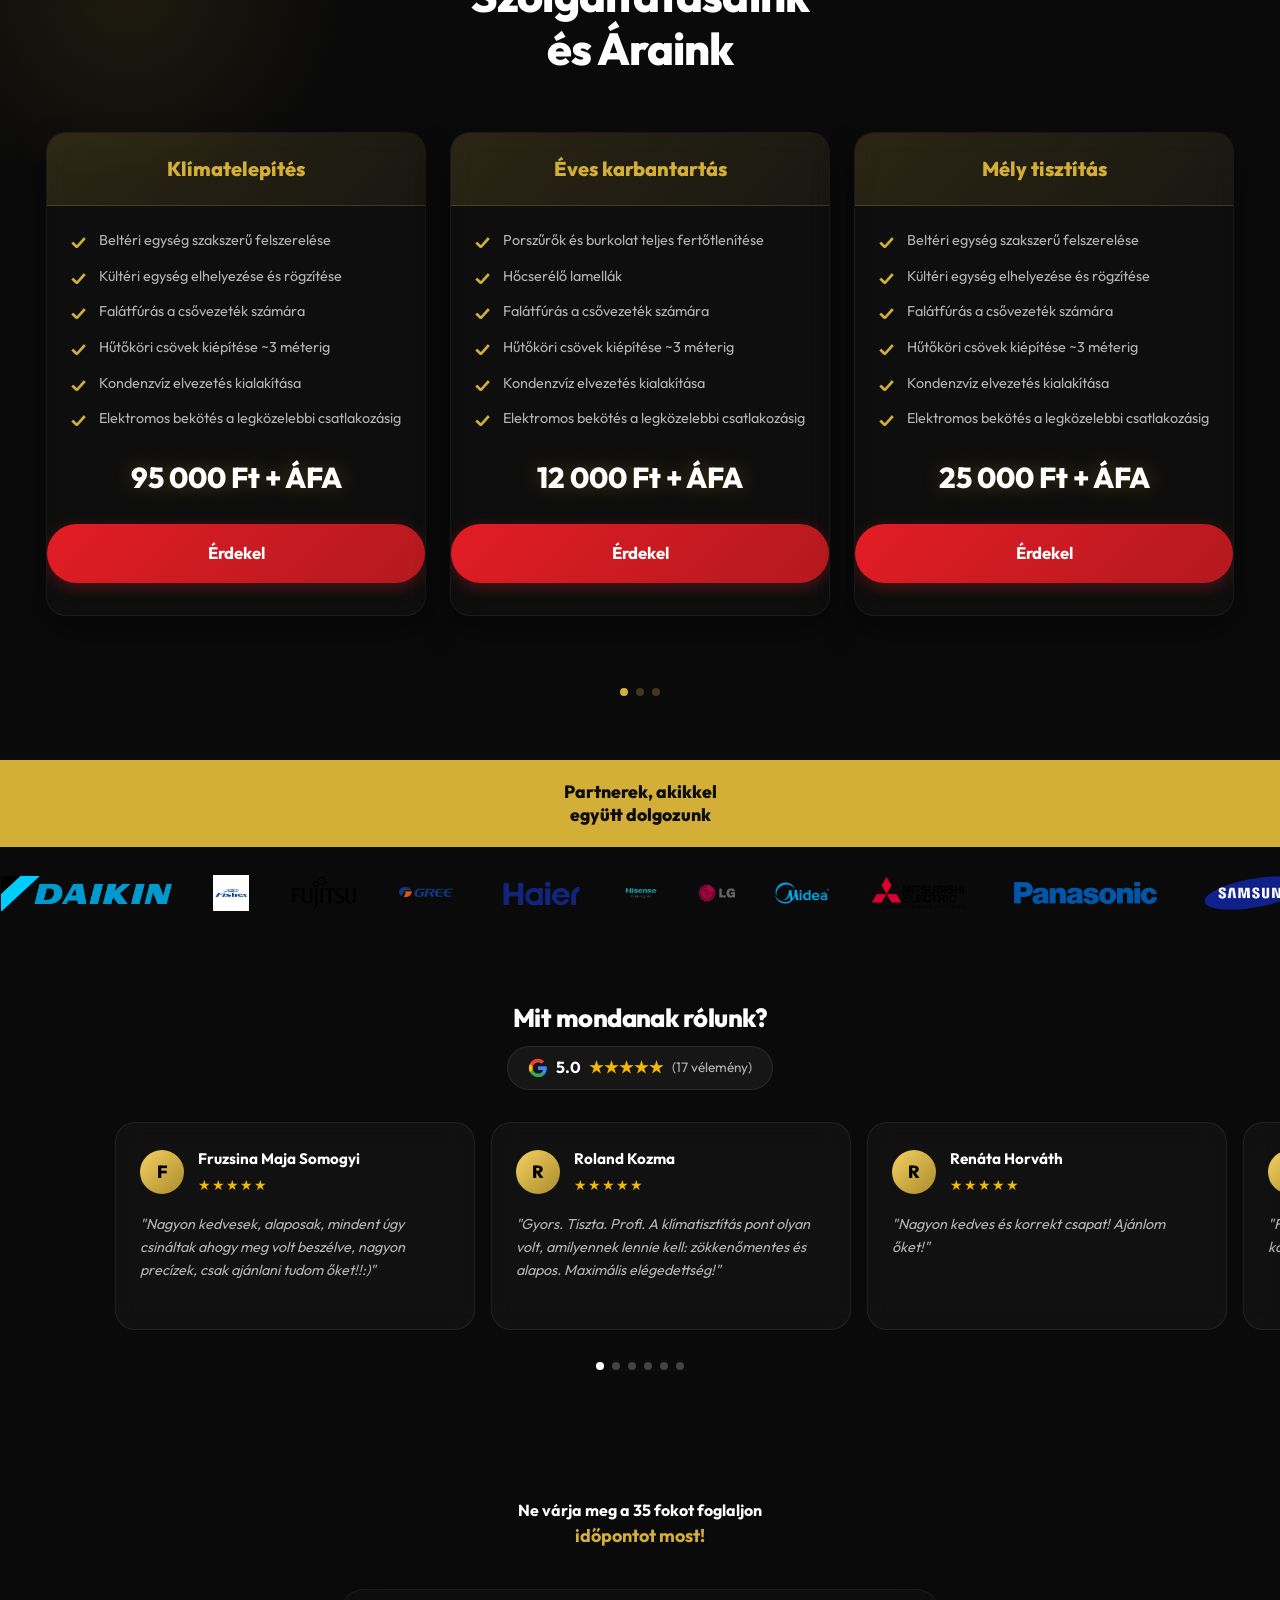
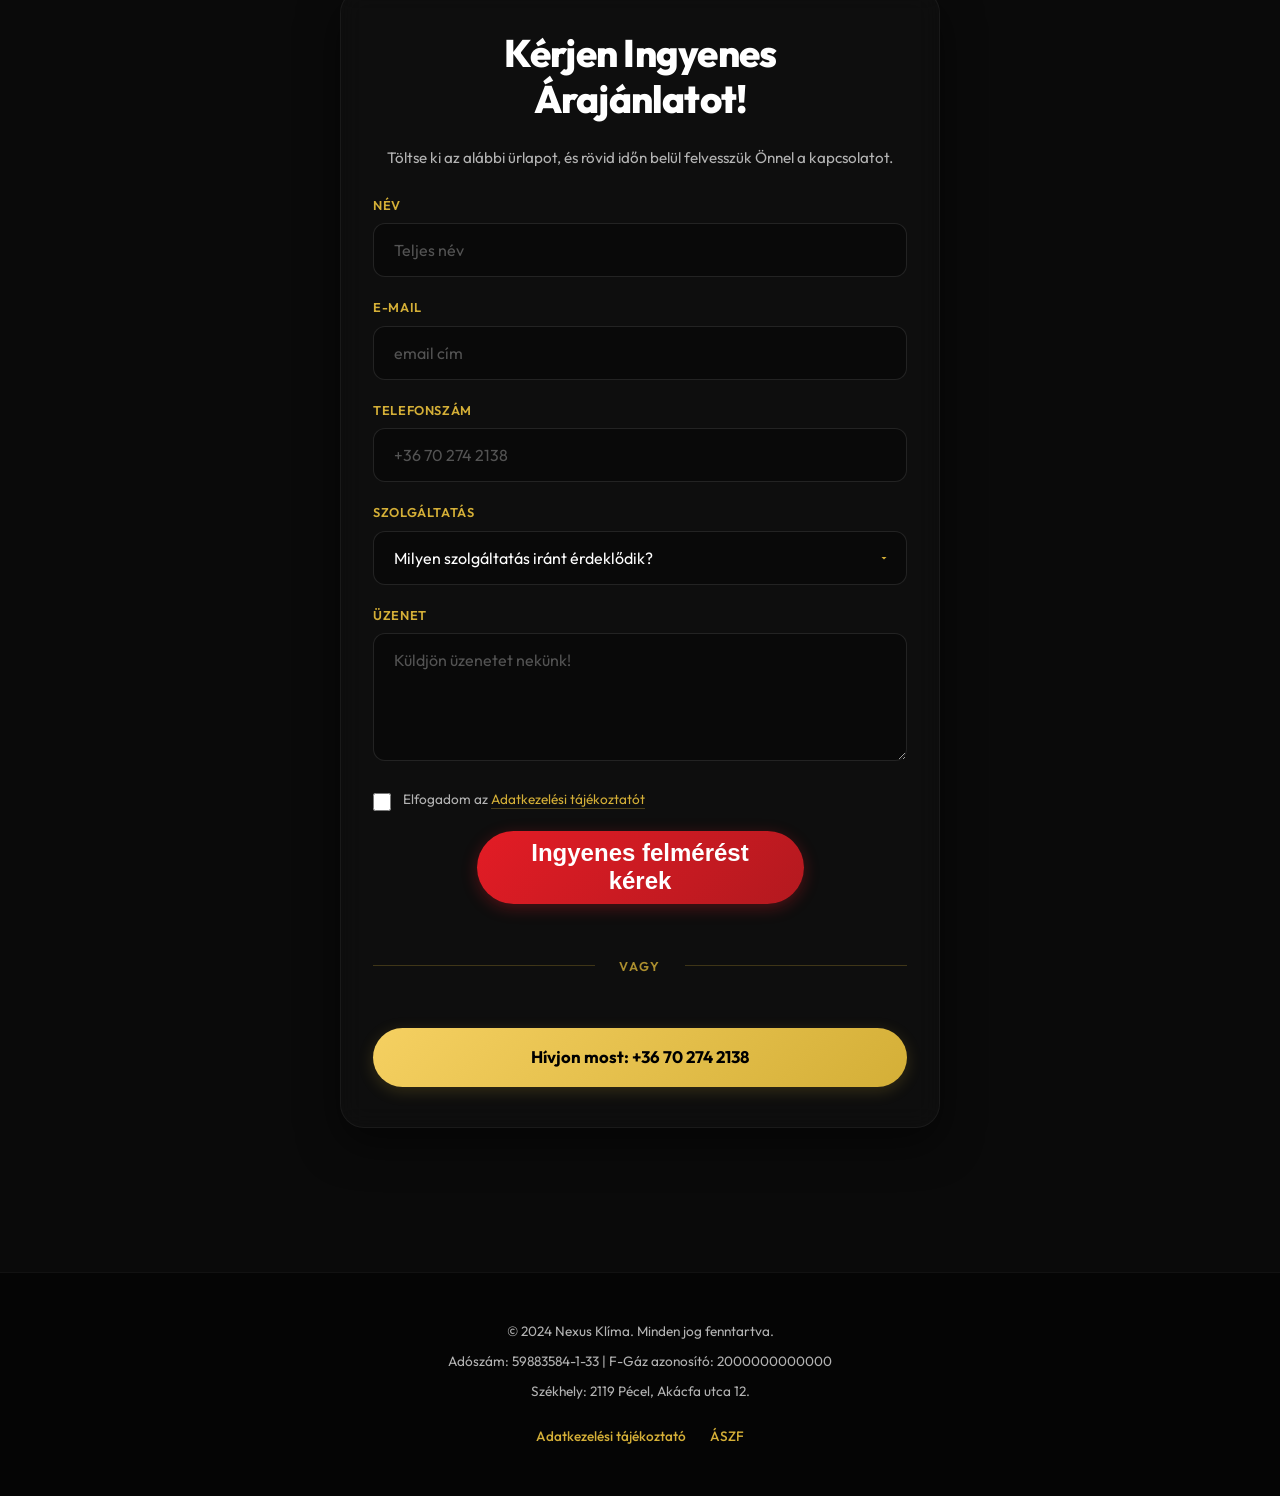
==== commit f837f4eb: "Implement tegeződés (informal tone), fix spelling, and add SEO blog pages" ====
--- a/index.html
+++ b/index.html
@@ -95,23 +95,23 @@
           <div class="pain__caption">Rendszeresen tisztítja, mégis kellemetlen szag jön a készülékből?</div>
         </div>
 
-        <div class="pain__card">
+        <a href="blog-karbantartas.html" class="pain__card">
           <div class="pain__media">
             <img src="assets/images/gyengul.jpg" alt="Gyengül a teljesítmény" />
           </div>
           <div class="pain__caption">Gyengül a teljesítmény, és egyre több áramot fogyaszt?</div>
-        </div>
-
-        <div class="pain__card">
+        </a>
+
+        <a href="blog-valasztas.html" class="pain__card">
           <div class="pain__media">
             <img src="assets/images/lecserelne.jpg" alt="Lecserélné" />
           </div>
-          <div class="pain__caption">Lecserélné, de nem tudja milyen készülék lenne ideális?</div>
-        </div>
+          <div class="pain__caption">Lecserélnéd, de nem tudod milyen készülék lenne ideális?</div>
+        </a>
 
       </div>
       <div class="pain__cta">
-        <p class="pain__cta-text">Ha ezek közül akár egy is ismerős,<br />nem érdemes tovább várni.</p>
+        <p class="pain__cta-text">Ha ezek közül akár egy is ismerős,<br />nem érdemes tovább várnod.</p>
         <a href="#contact" class="btn btn--primary">Ingyenes felmérést kérek</a>
       </div>
     </div>
@@ -197,7 +197,7 @@
   <section class="process" id="process">
     <div class="process__inner">
       <h2 class="process__title">Tekintse meg,<br />hogyan dolgozunk!</h2>
-      <p class="process__desc">Nem kell találgatnia, milyen klíma lenne ideális az otthonába. Szakembereink <span class="process__highlight">ingyenesen</span> kimennek Önhöz, és minden részletet felmérnek a tökéletes megoldás érdekében.</p>
+      <p class="process__desc">Nem kell találgatnod, milyen klíma lenne ideális az otthonodba. Szakembereink <span class="process__highlight">ingyenesen</span> kimennek hozzád, és minden részletet felmérnek a tökéletes megoldás érdekében.</p>
 
       <div class="process__step-header">
         <span class="process__line"></span>
@@ -224,7 +224,7 @@
         <div class="process__after-box">küldünk 2–3 különböző árkategóriájú ajánlatot</div>
       </div>
 
-      <p class="process__closing">Így Ön nyugodtan kiválaszthatja a legjobb<br>ár-érték arányú megoldást</p>
+      <p class="process__closing">Így nyugodtan kiválaszthatod a legjobb<br>ár-érték arányú megoldást</p>
     </div>
   </section>
 
@@ -243,7 +243,7 @@
       <p class="installation__subtitle">P.E.T. -folyamat szerint</p>
 
       <div class="installation__quote">
-        Előzetes időpont egyeztetést követően szereléink pontosan megérkeznek a helyszínre, hogy Önnek ne kelljen tükön ülve várakoznia!
+        Előzetes időpont-egyeztetést követően szerelőink pontosan megérkeznek a helyszínre, hogy neked ne kelljen tűkön ülve várakoznod!
       </div>
 
       <p class="installation__label">Folyamatunkat 3 szó jellemzi</p>
@@ -252,15 +252,15 @@
         <div class="installation__pet-item">
           <img src="assets/images/P.png" alt="P" class="installation__pet-img" />
           <div class="installation__pet-content">
-            <h4 class="installation__pet-title">Precízitás</h4>
-            <p class="installation__pet-desc">Óramü pontossággal kötjük össze a klímarendszert akár egy óramester</p>
+            <h4 class="installation__pet-title">Precizitás</h4>
+            <p class="installation__pet-desc">Óraműpontossággal szerelünk fel mindent, hogy a végeredmény hosszú évekig tökéletes legyen neked</p>
           </div>
         </div>
         <div class="installation__pet-item">
           <img src="assets/images/E.png" alt="E" class="installation__pet-img" />
           <div class="installation__pet-content">
             <h4 class="installation__pet-title">Esztétika</h4>
-            <p class="installation__pet-desc">letisztult, igényes megjelenést adunk, ezzel megőrizve otthona egyensúlyát</p>
+            <p class="installation__pet-desc">letisztult, igényes megjelenést adunk, ezzel megőrizve otthonod egyensúlyát</p>
           </div>
         </div>
         <div class="installation__pet-item">
@@ -426,7 +426,7 @@
               <span class="reviews__stars-row">★★★★★</span>
             </div>
           </div>
-          <p class="reviews__text">"Nagyon kedvesek, alaposak, mindent úgy csináltak ahogy meg volt beszélve, nagyon precízek csak ajánlani tudom őket!!:)"</p>
+          <p class="reviews__text">"Nagyon kedvesek, alaposak, mindent úgy csináltak ahogy meg volt beszélve, nagyon precízek, csak ajánlani tudom őket!!:)"</p>
         </div>
 
         <div class="reviews__card">
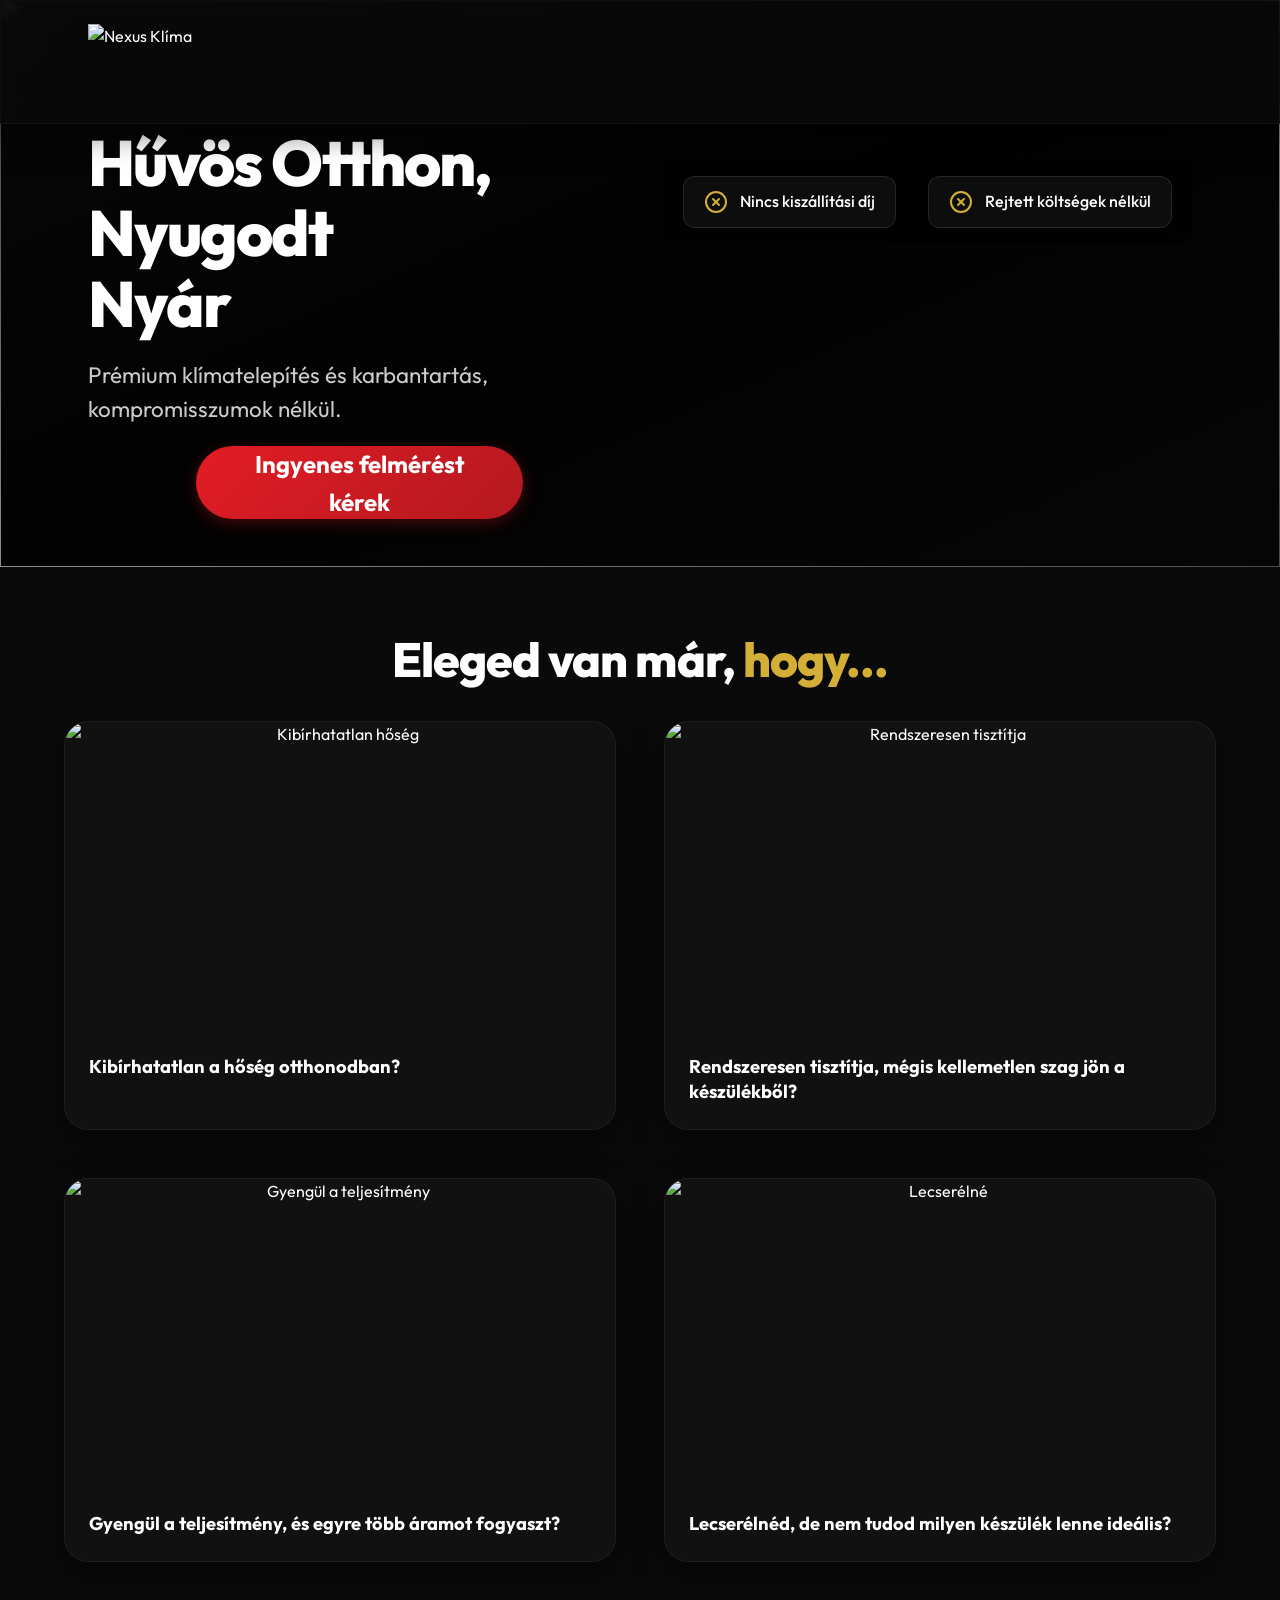
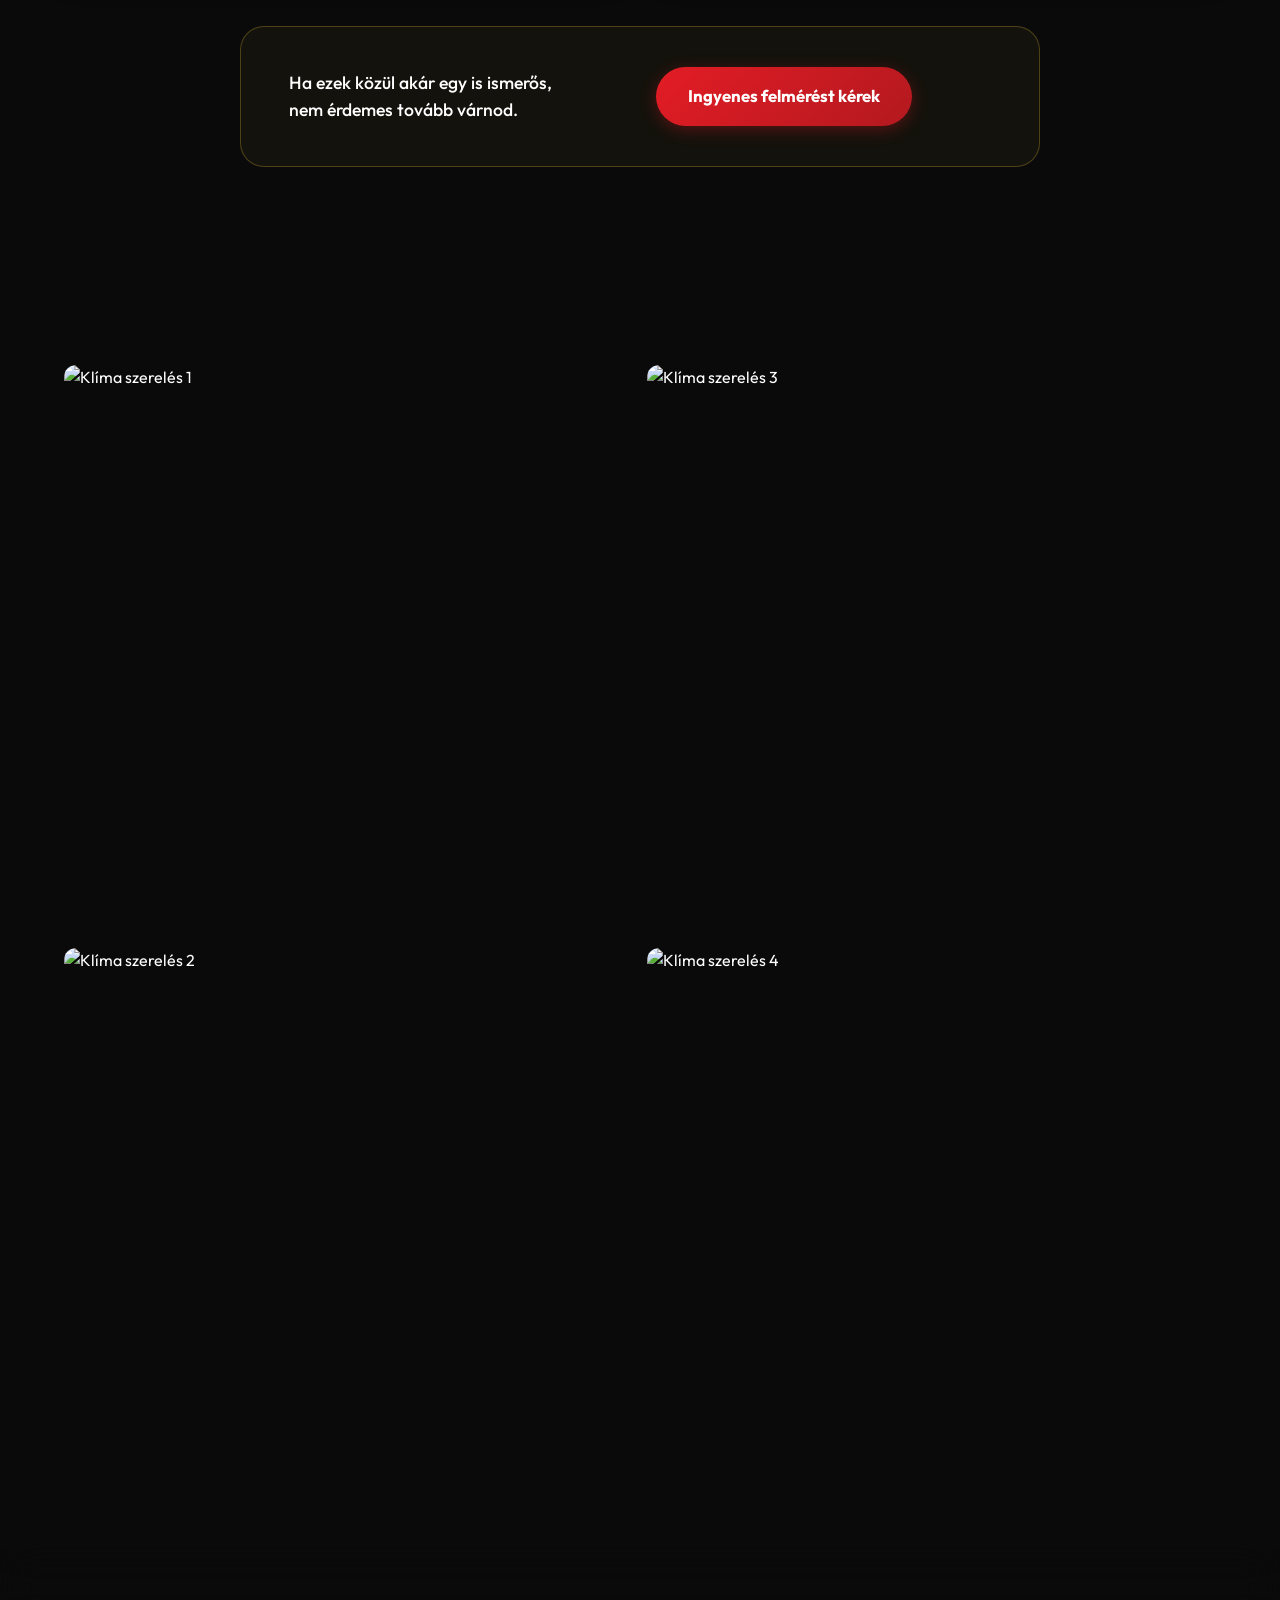
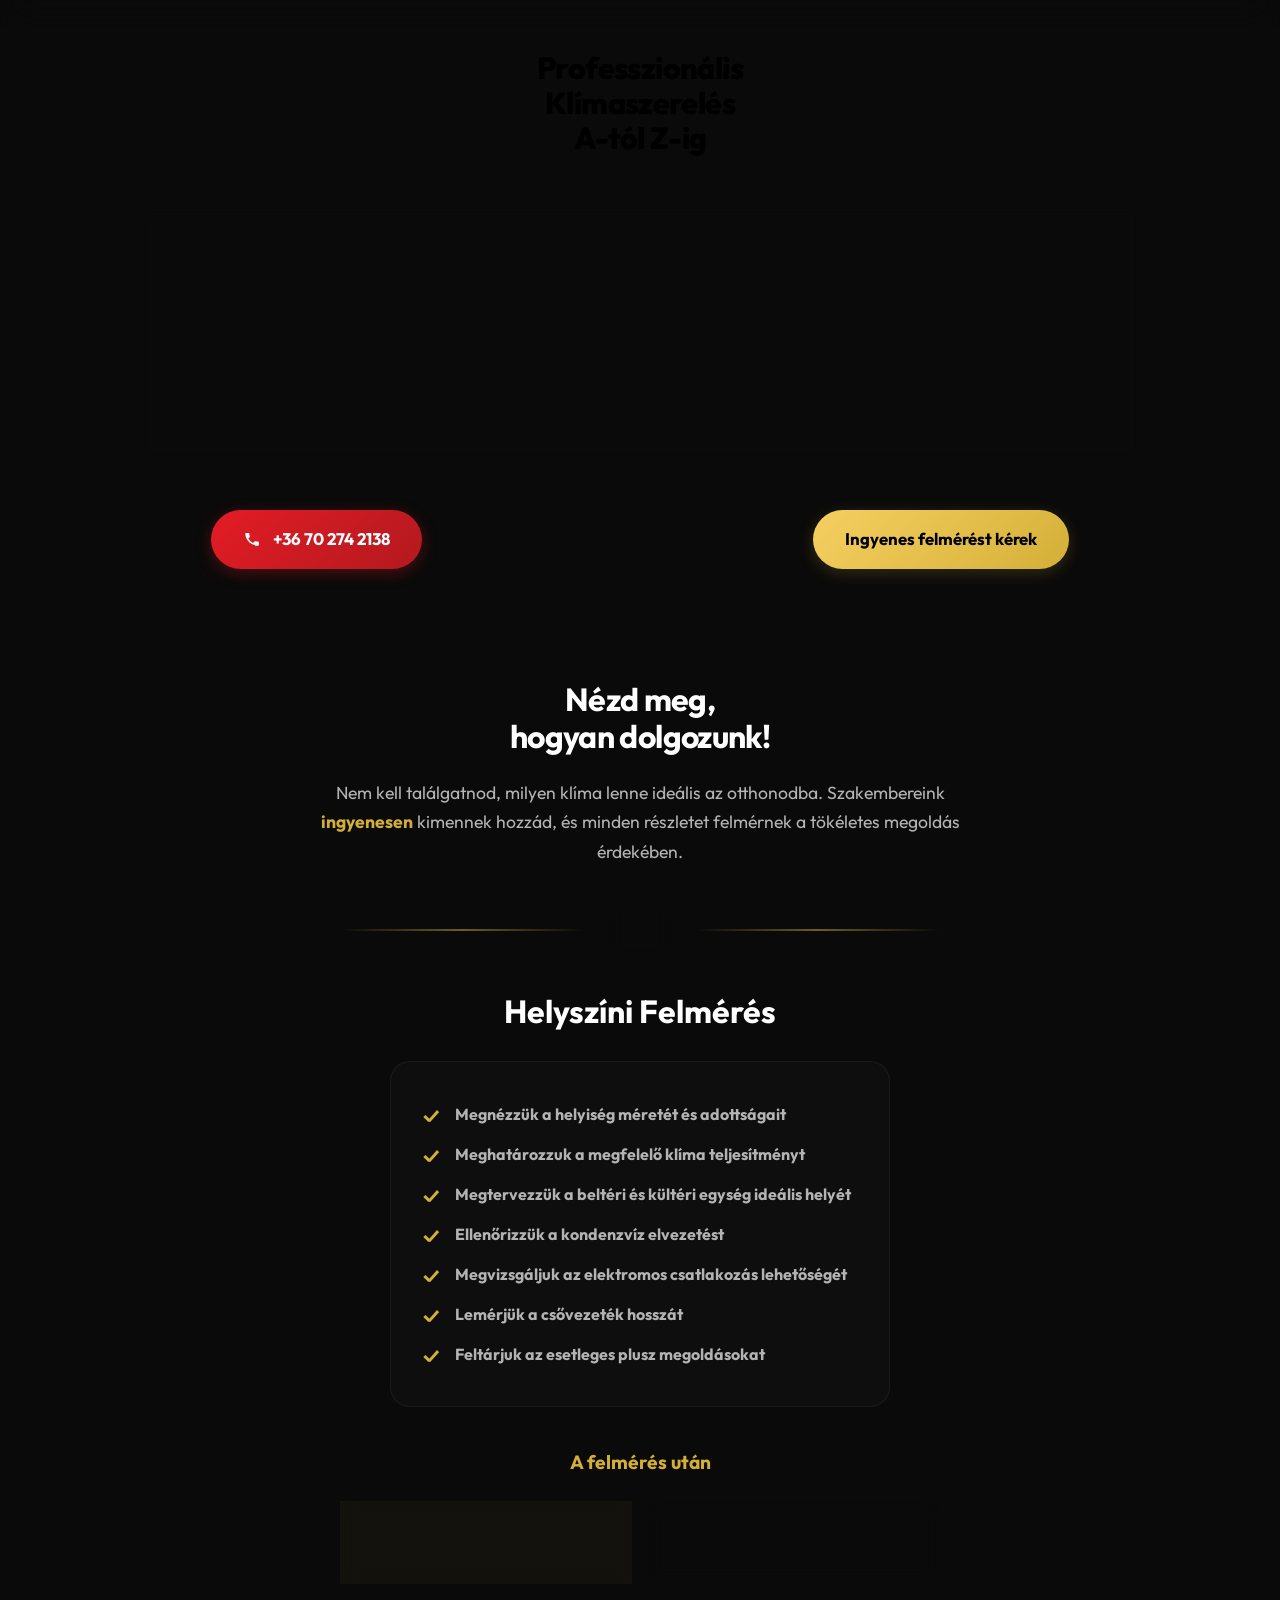
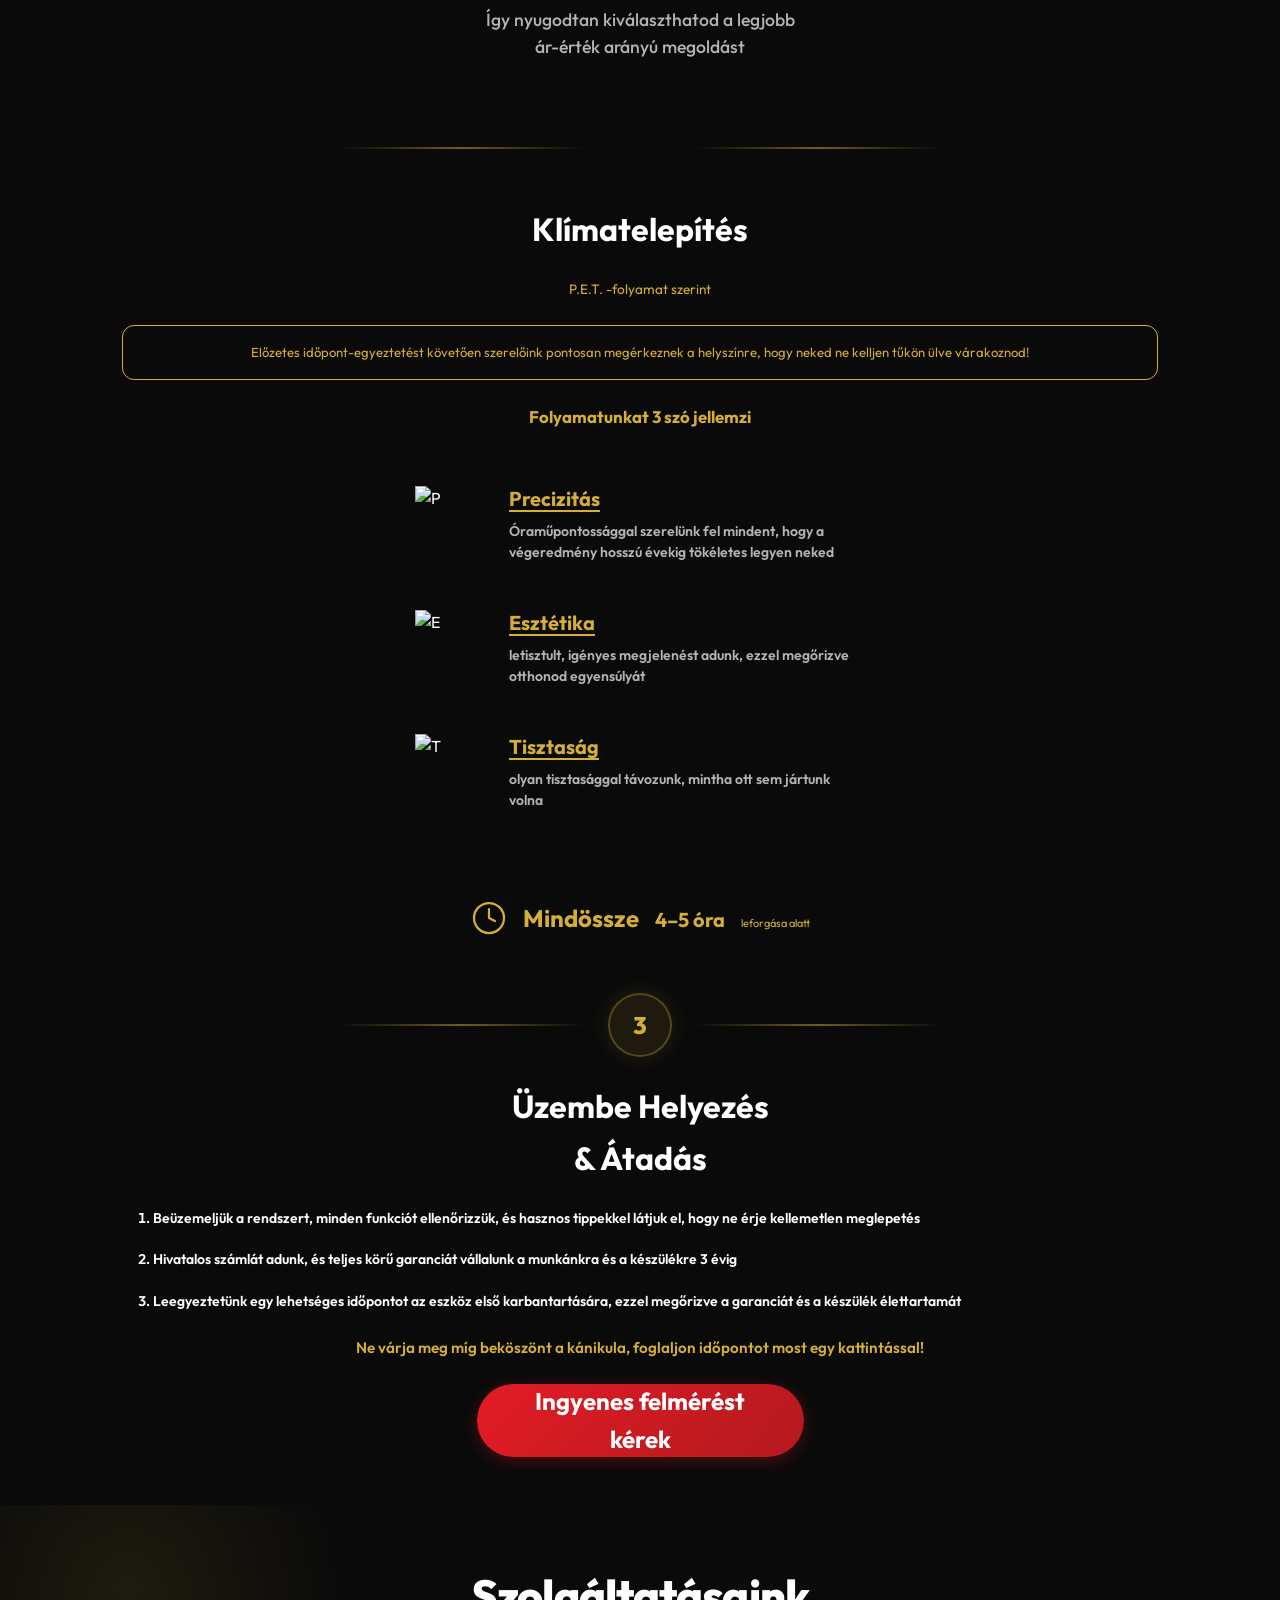
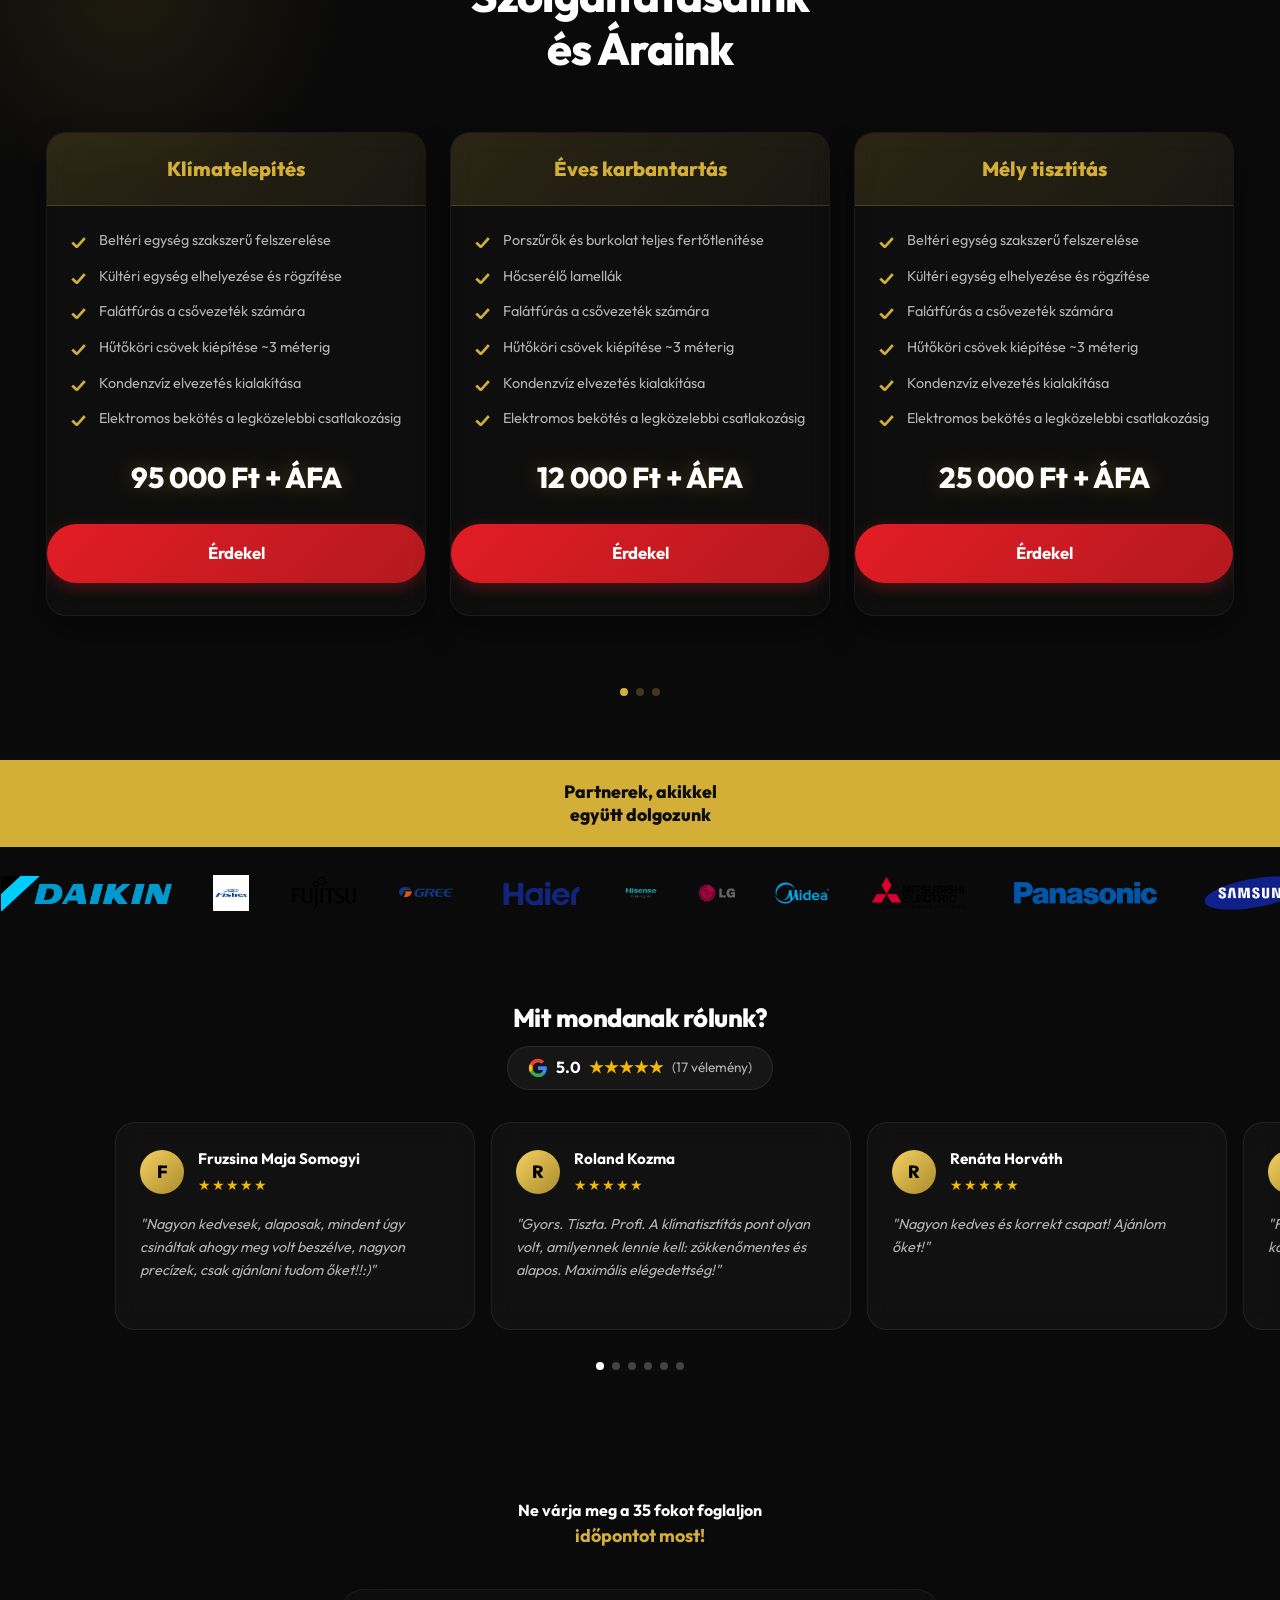
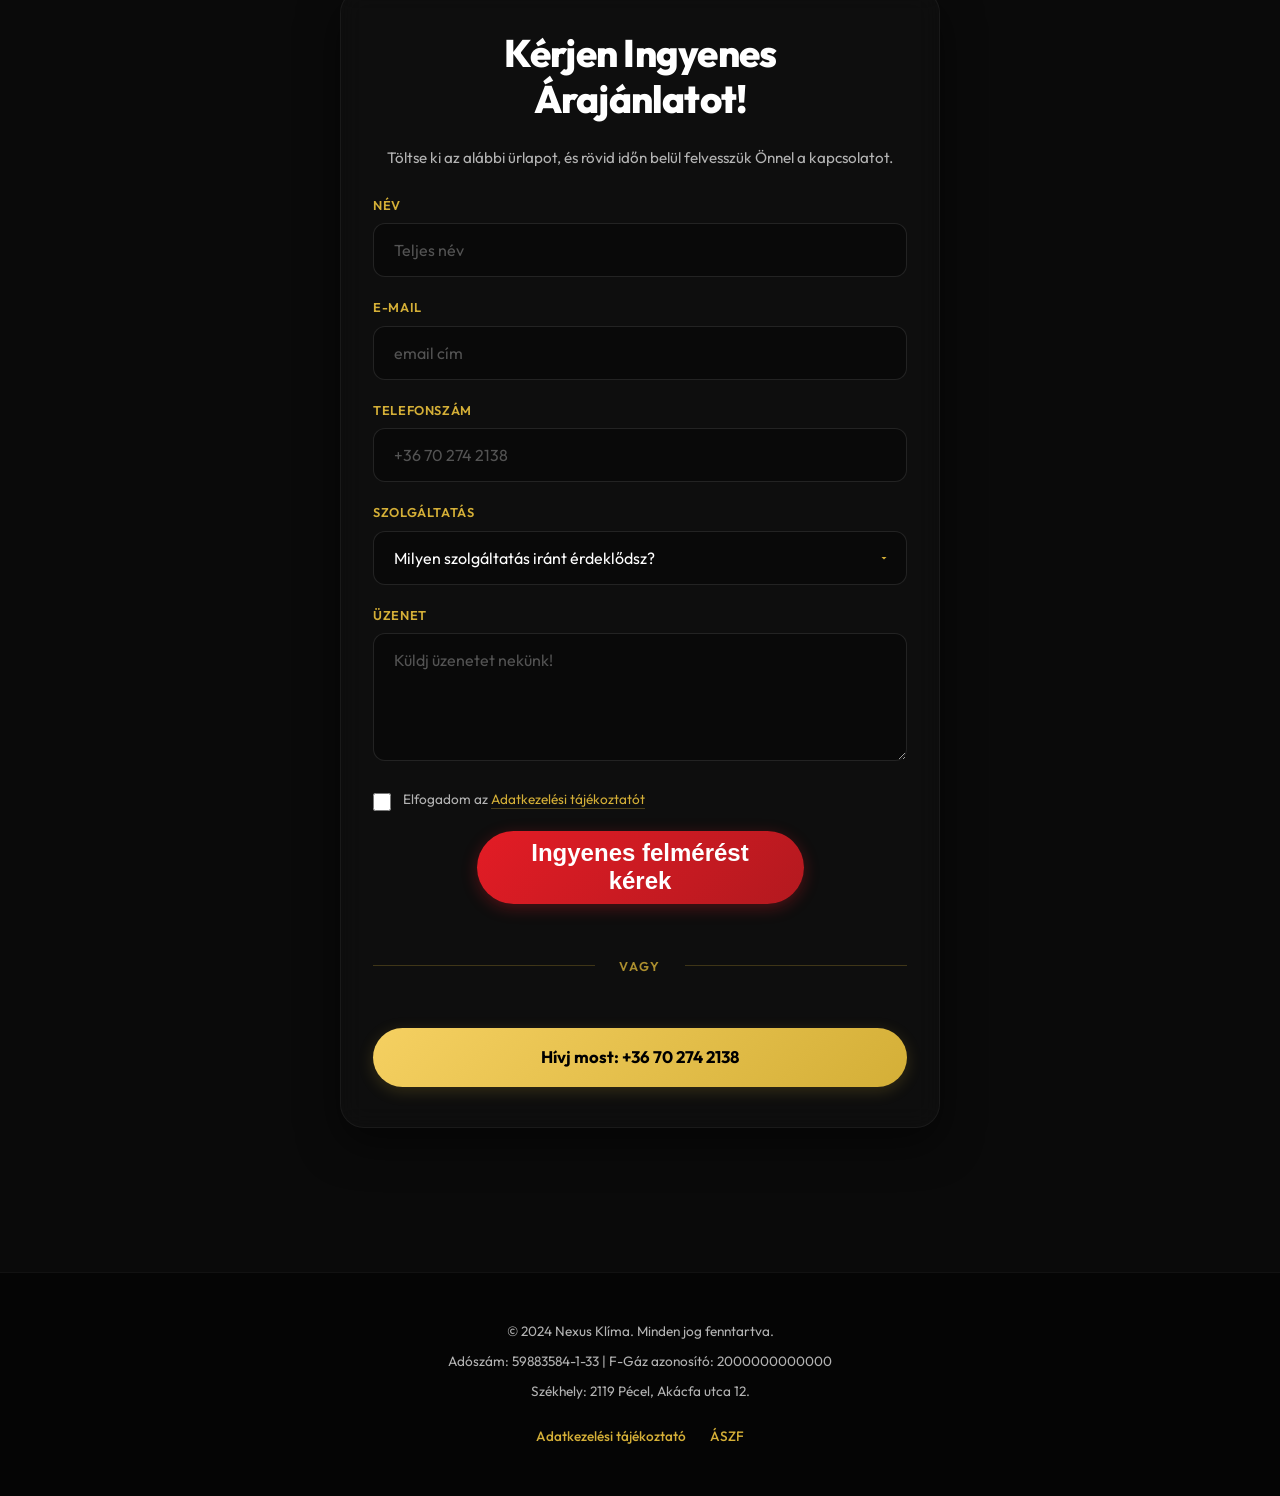
==== commit 16c45d70: "Final thorough sweep for informal tone and spelling (adottságait)" ====
--- a/index.html
+++ b/index.html
@@ -78,14 +78,14 @@
   <!-- ===== PAIN POINTS ===== -->
   <section class="pain" id="pain-points">
     <div class="section-inner">
-      <h2 class="pain__heading">Elege van már, <span>hogy...</span></h2>
+      <h2 class="pain__heading">Eleged van már, <span>hogy...</span></h2>
       <div class="pain__list">
 
         <div class="pain__card">
             <div class="pain__media">
               <img src="assets/images/kibirhatatlan.jpg" alt="Kibírhatatlan hőség" />
             </div>
-            <div class="pain__caption">Kibírhatatlan a hőség otthonában?</div>
+            <div class="pain__caption">Kibírhatatlan a hőség otthonodban?</div>
         </div>
 
         <div class="pain__card">
@@ -196,7 +196,7 @@
   <!-- ===== HOW WE WORK ===== -->
   <section class="process" id="process">
     <div class="process__inner">
-      <h2 class="process__title">Tekintse meg,<br />hogyan dolgozunk!</h2>
+      <h2 class="process__title">Nézd meg,<br />hogyan dolgozunk!</h2>
       <p class="process__desc">Nem kell találgatnod, milyen klíma lenne ideális az otthonodba. Szakembereink <span class="process__highlight">ingyenesen</span> kimennek hozzád, és minden részletet felmérnek a tökéletes megoldás érdekében.</p>
 
       <div class="process__step-header">
@@ -208,7 +208,7 @@
       <h3 class="process__step-title">Helyszíni Felmérés</h3>
 
       <ul class="process__checklist">
-        <li>Megnézzük a helyiség méretét és adott</li>
+        <li>Megnézzük a helyiség méretét és adottságait</li>
         <li>Meghatározzuk a megfelelő klíma teljesítményt</li>
         <li>Megtervezzük a beltéri és kültéri egység ideális helyét</li>
         <li>Ellenőrizzük a kondenzvíz elvezetést</li>
@@ -522,7 +522,7 @@
         <div class="contact__field">
           <label class="contact__label" for="fService">Szolgáltatás</label>
           <select class="contact__input contact__select" id="fService" name="service">
-            <option value="" disabled selected>Milyen szolgáltatás iránt érdeklődik?</option>
+            <option value="" disabled selected>Milyen szolgáltatás iránt érdeklődsz?</option>
             <option>Klímatelepítés</option>
             <option>Éves karbantartás</option>
             <option>Mély tisztítás</option>
@@ -531,7 +531,7 @@
         </div>
         <div class="contact__field">
           <label class="contact__label" for="fMessage">Üzenet</label>
-          <textarea class="contact__input contact__textarea" id="fMessage" name="message" placeholder="Küldjön üzenetet nekünk!"></textarea>
+          <textarea class="contact__input contact__textarea" id="fMessage" name="message" placeholder="Küldj üzenetet nekünk!"></textarea>
         </div>
 
         <div class="contact__check">
@@ -542,7 +542,7 @@
         <button type="submit" class="btn btn--primary btn--large btn--full">Ingyenes felmérést kérek</button>
         <div class="form-separator">vagy</div>
         <a href="tel:+36702742138" class="btn btn--gold btn--full">
-          Hívjon most: +36 70 274 2138
+          Hívj most: +36 70 274 2138
         </a>
       </form>
     </div>
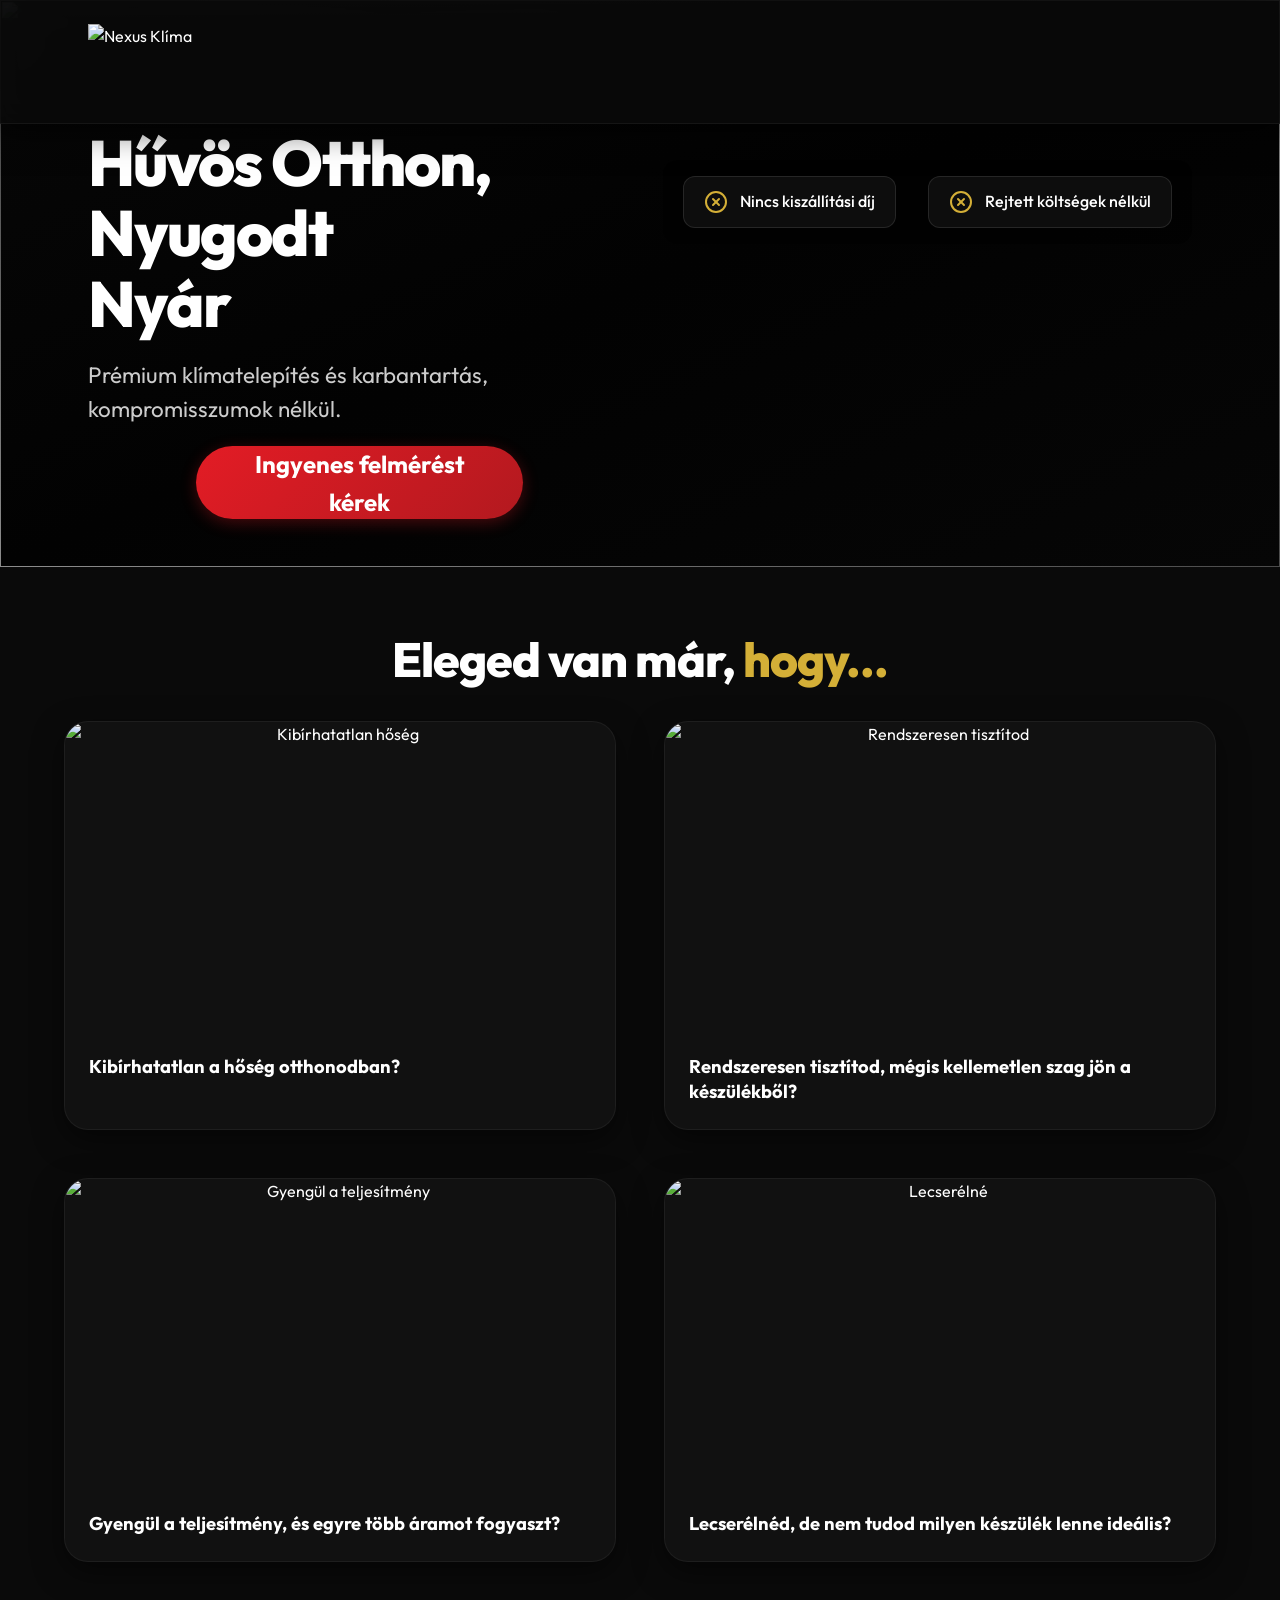
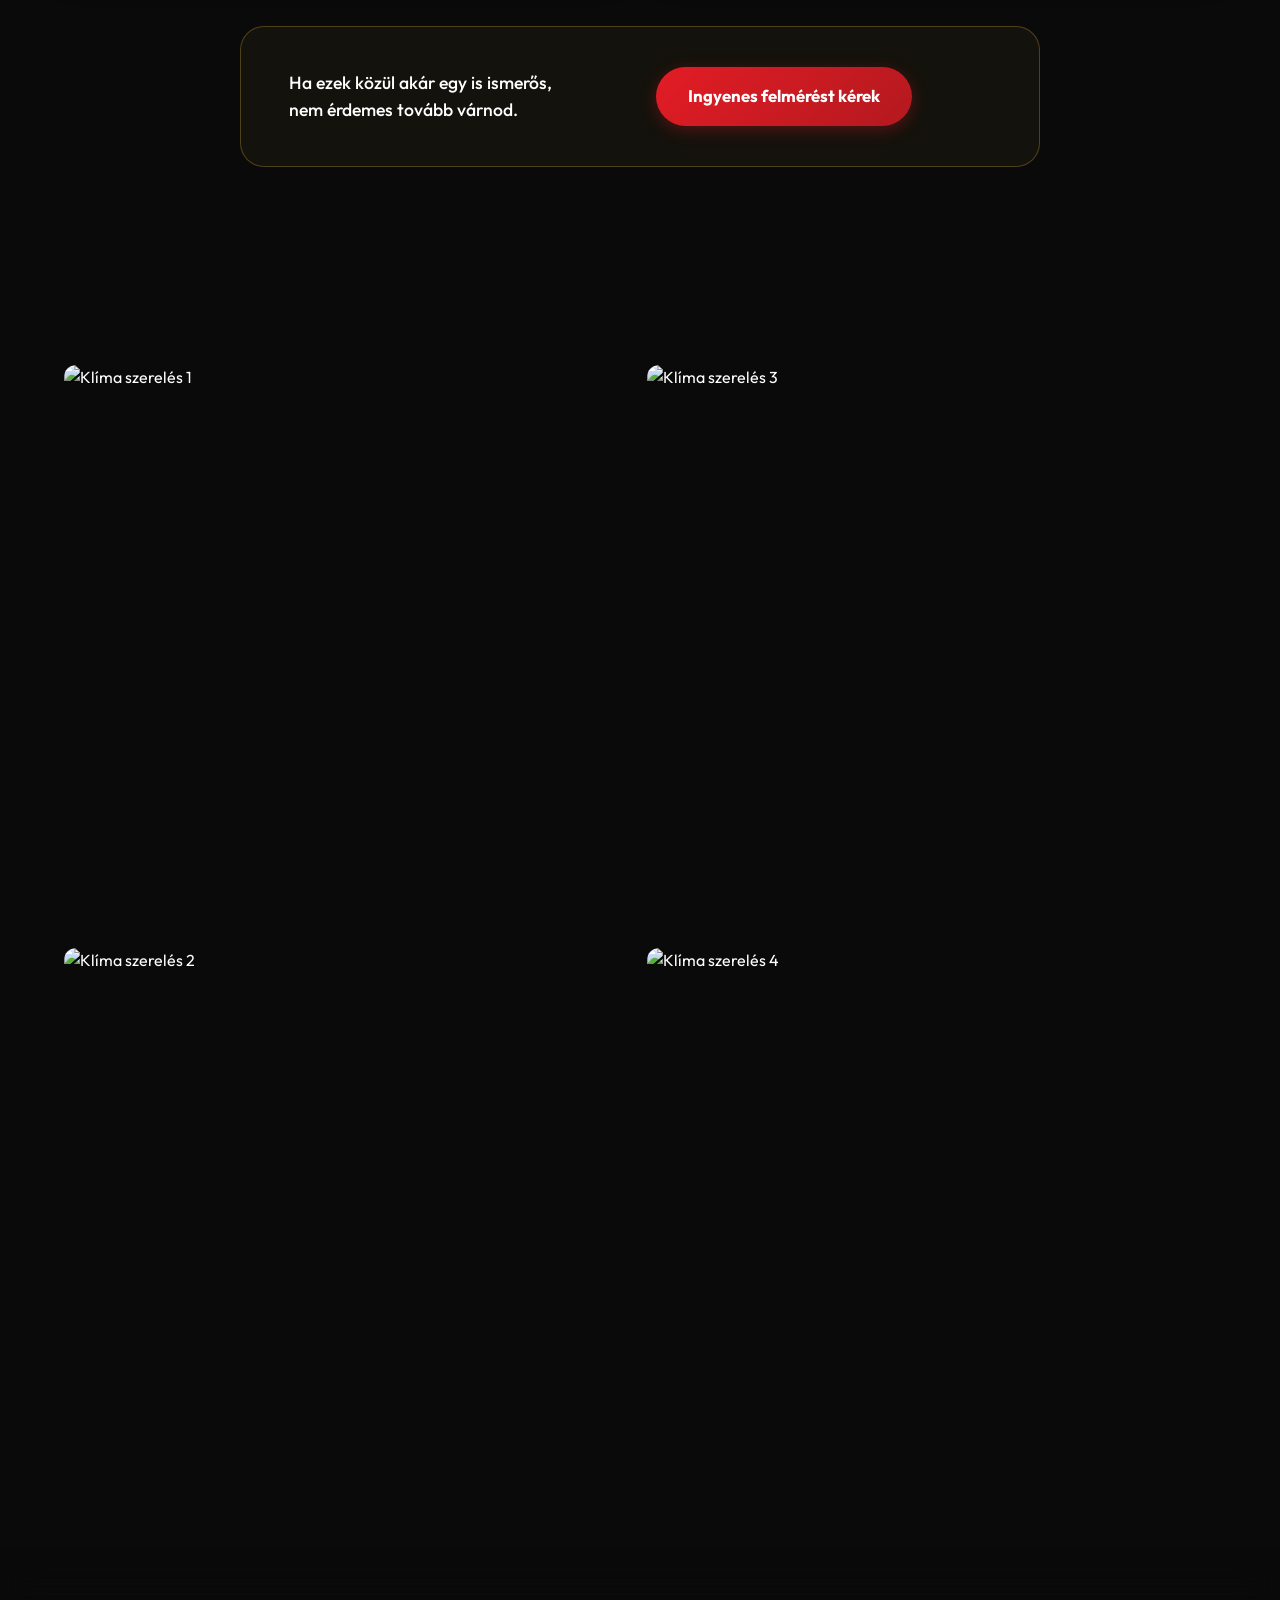
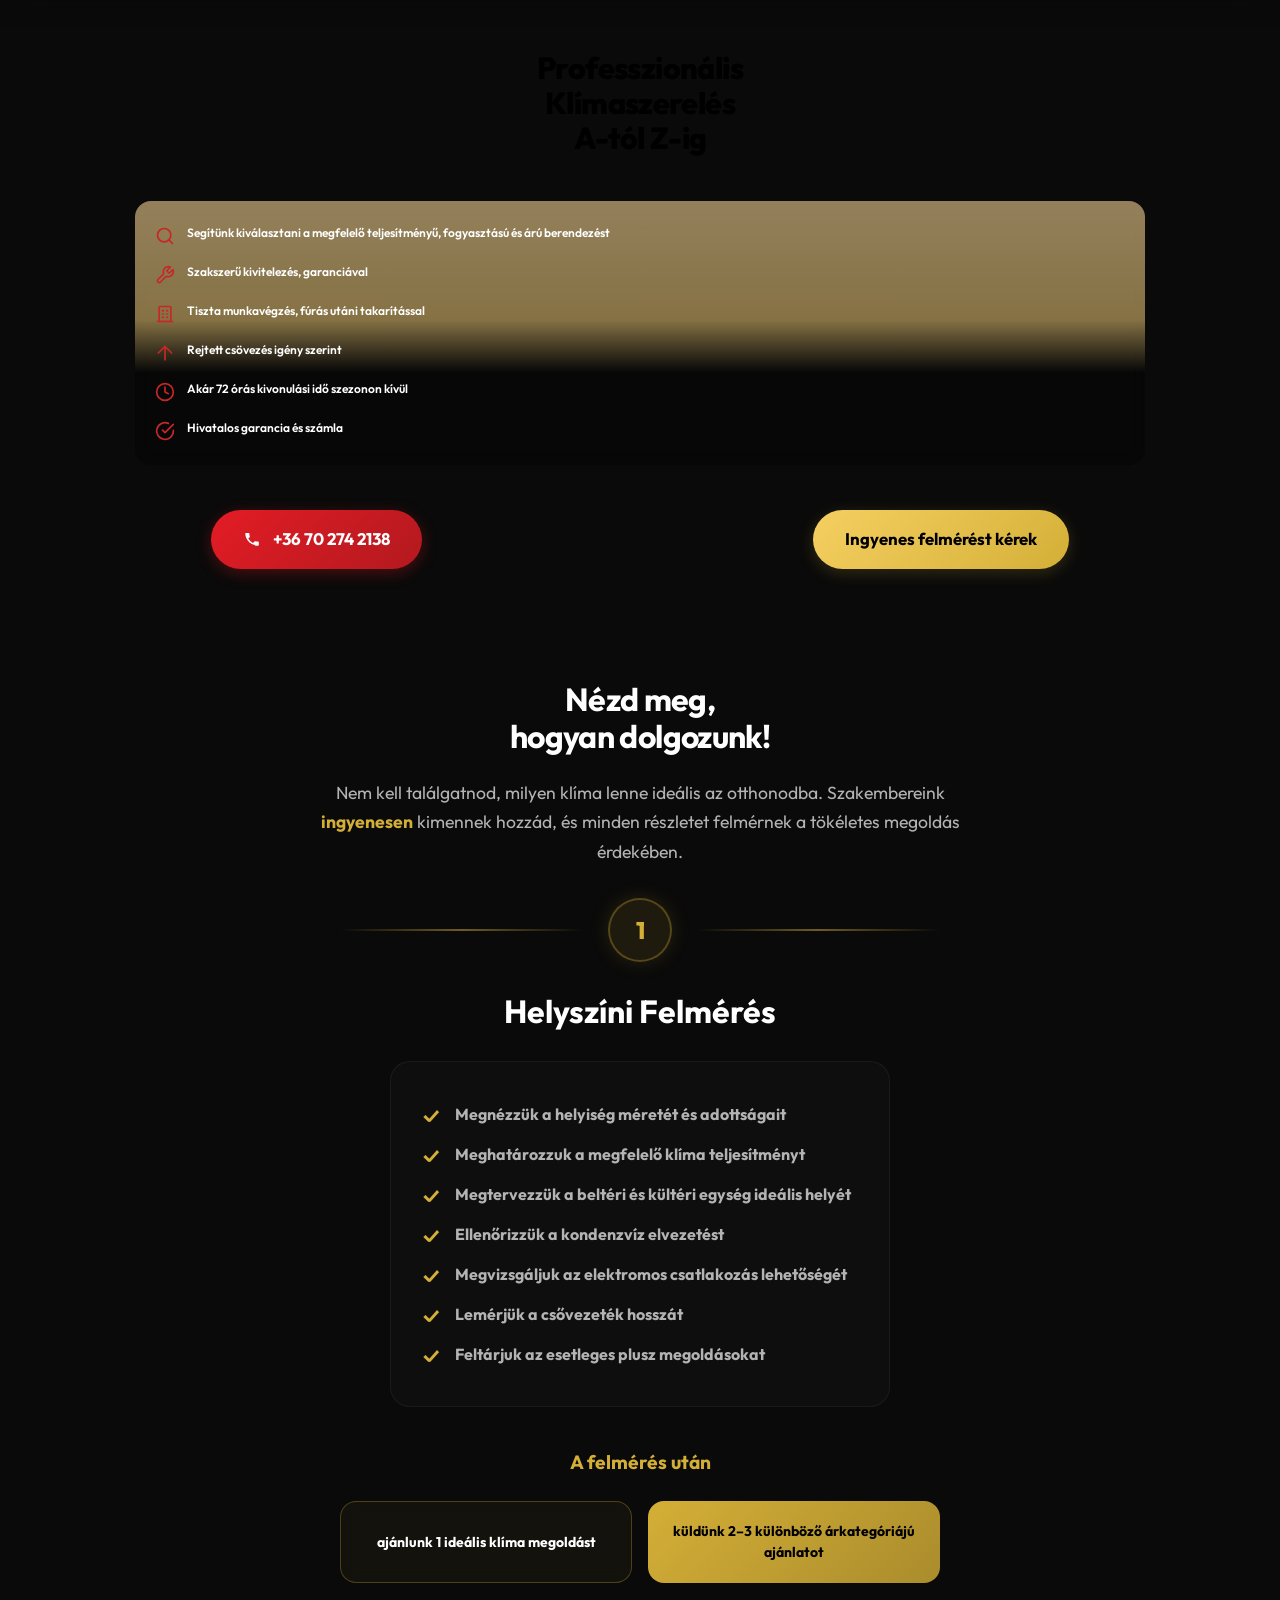
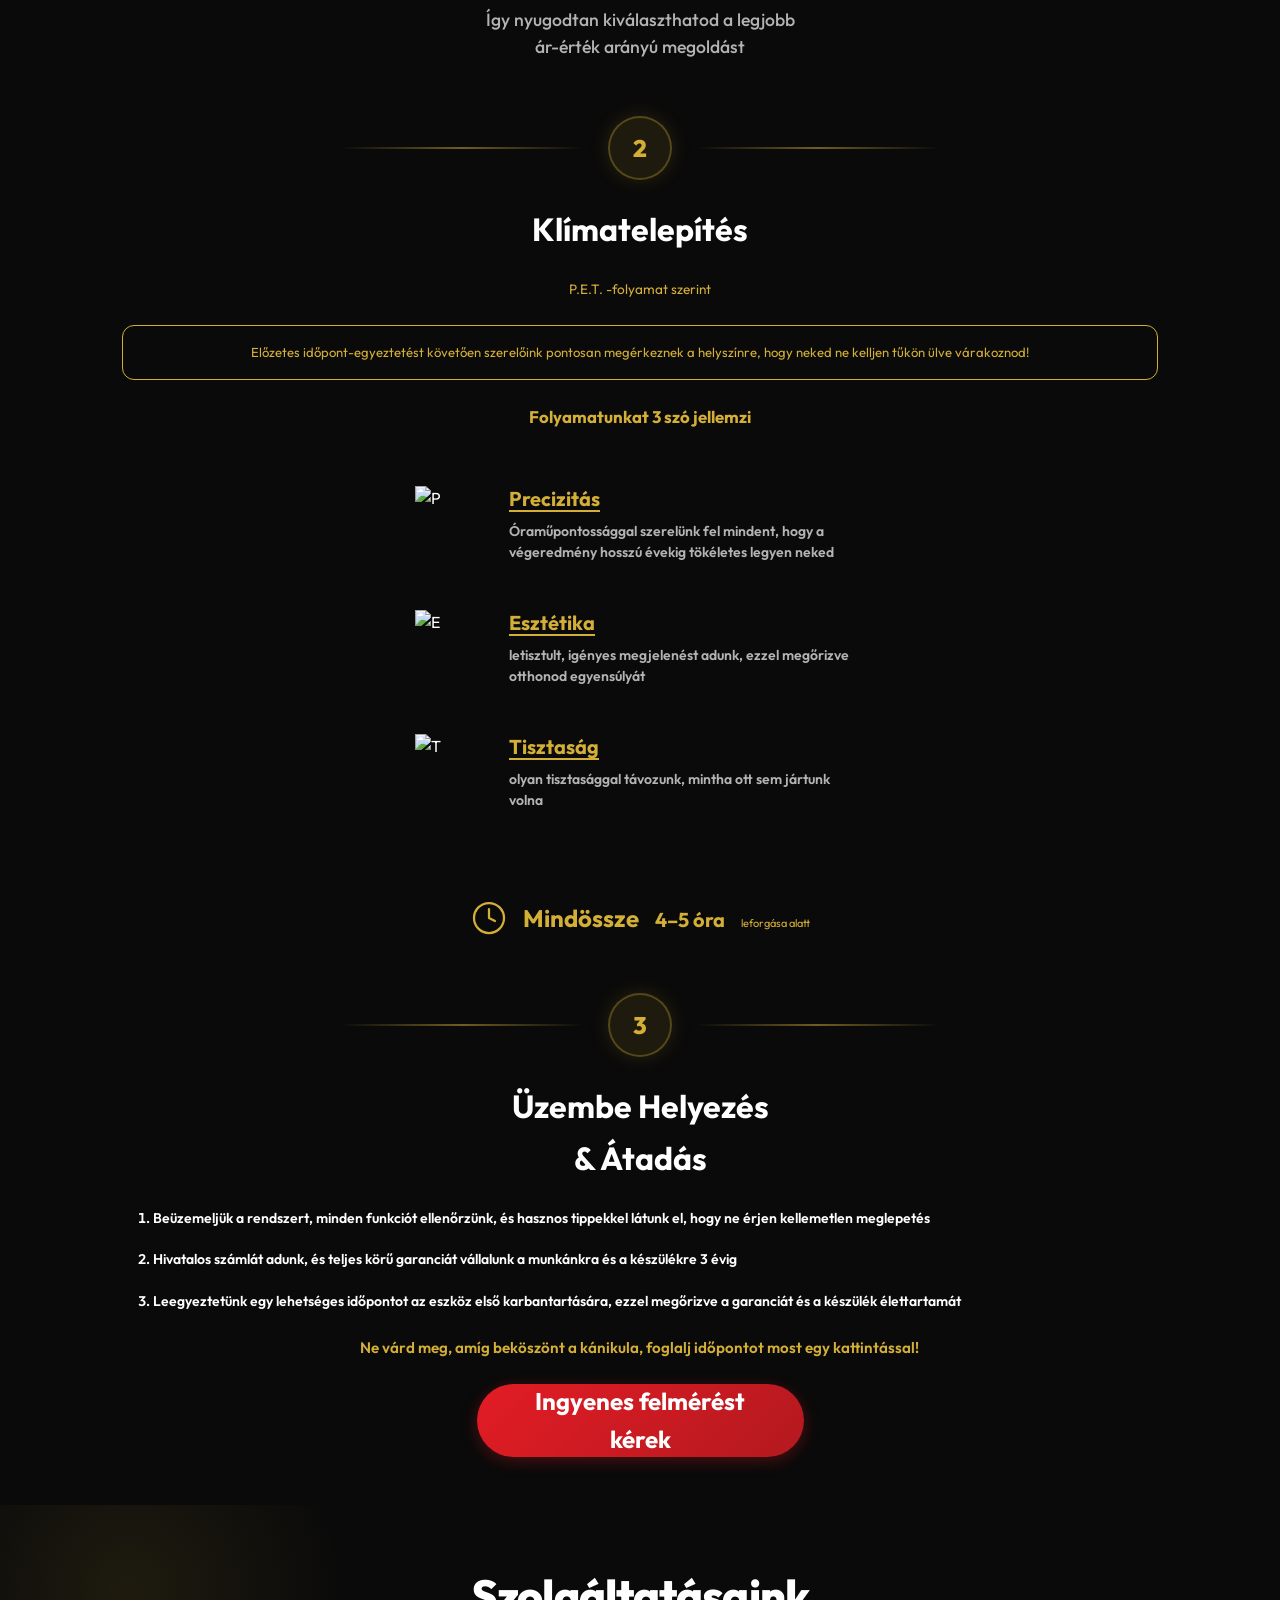
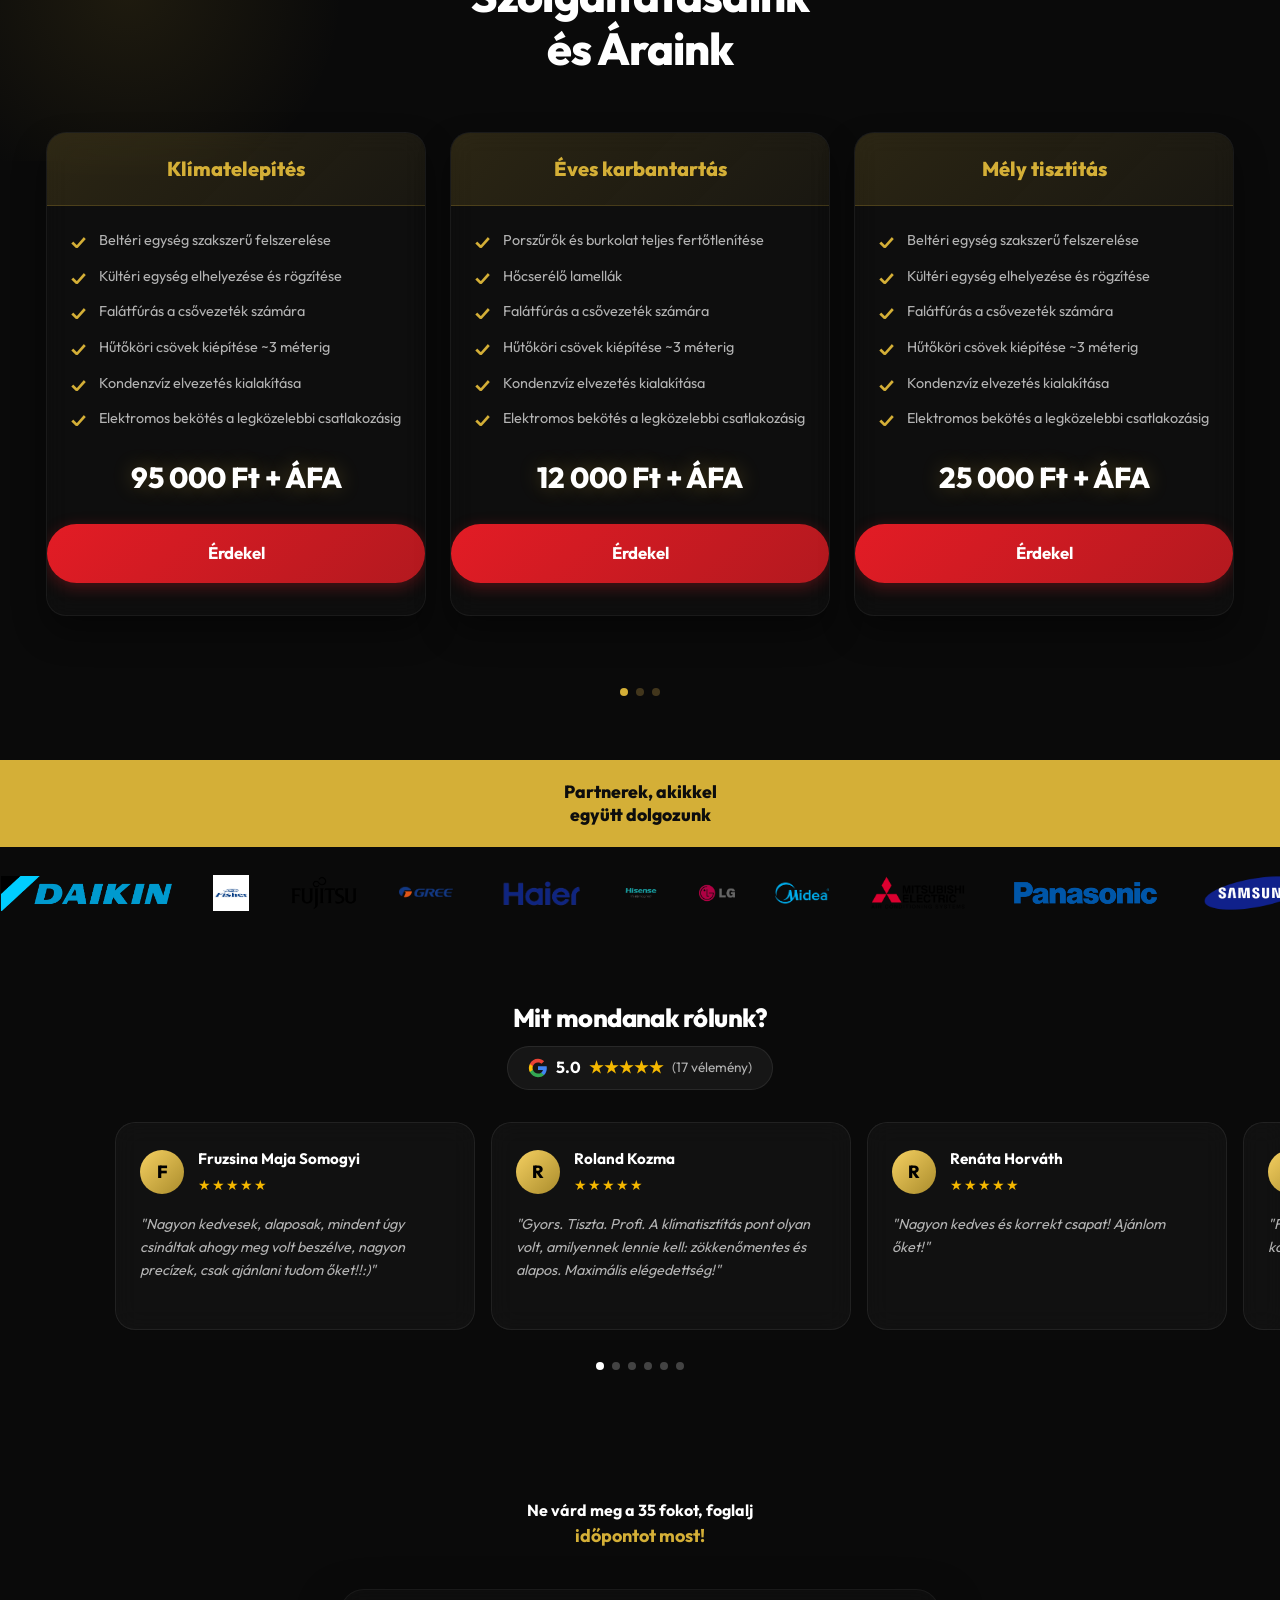
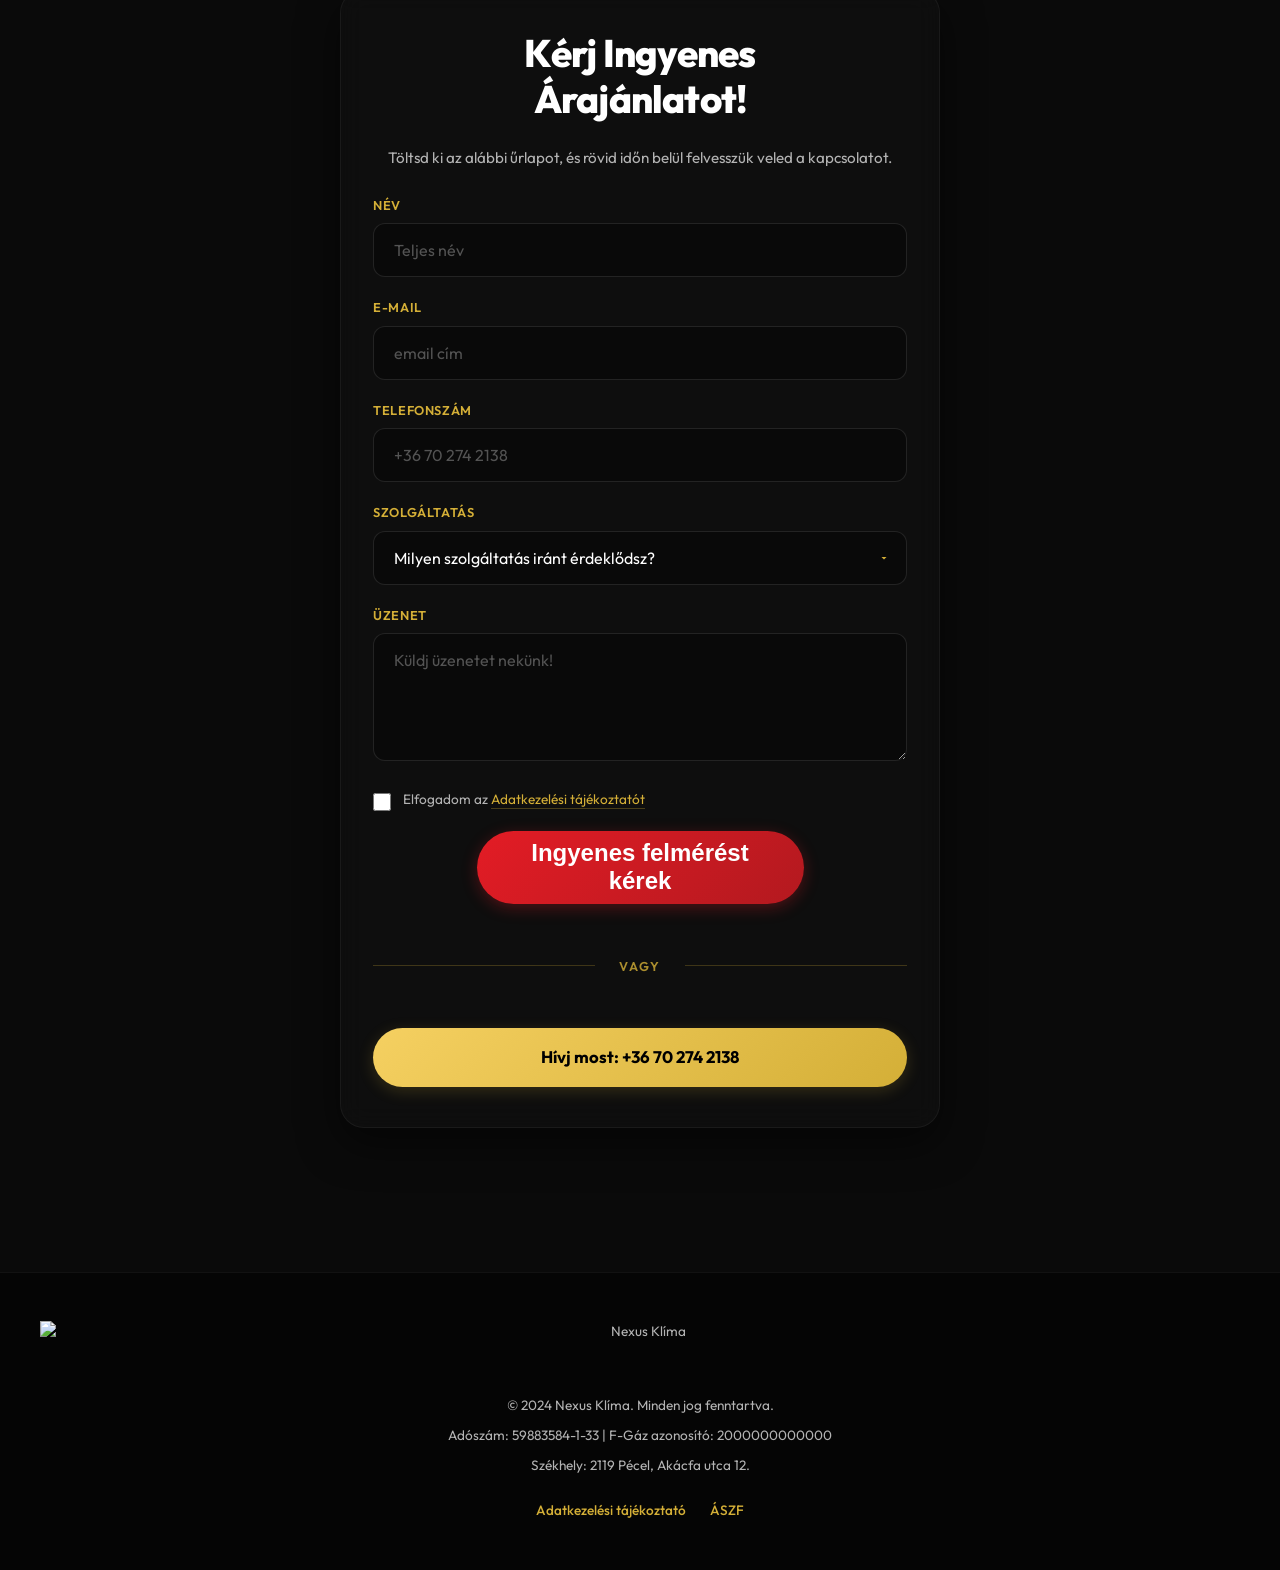
==== commit 5fce2a23: "Enable smooth scroll, link all 4 cards to blogs, link logo to top, and fix landing jumping to bottom" ====
--- a/index.html
+++ b/index.html
@@ -33,7 +33,9 @@
   <header class="header header--transparent" id="header">
     <div class="header__inner">
       <div class="header__logo">
-        <img src="assets/images/logo.png" alt="Nexus Klíma" class="header__logo-img" />
+        <a href="#hero">
+          <img src="assets/images/logo.png" alt="Nexus Klíma" class="header__logo-img" />
+        </a>
       </div>
     </div>
   </header>
@@ -81,19 +83,19 @@
       <h2 class="pain__heading">Eleged van már, <span>hogy...</span></h2>
       <div class="pain__list">
 
-        <div class="pain__card">
+        <a href="blog-hoseg.html" class="pain__card">
             <div class="pain__media">
               <img src="assets/images/kibirhatatlan.jpg" alt="Kibírhatatlan hőség" />
             </div>
             <div class="pain__caption">Kibírhatatlan a hőség otthonodban?</div>
-        </div>
-
-        <div class="pain__card">
+        </a>
+
+        <a href="blog-szagok.html" class="pain__card">
           <div class="pain__media">
-            <img src="assets/images/rendszeresen.jpg" alt="Rendszeresen tisztítja" />
-          </div>
-          <div class="pain__caption">Rendszeresen tisztítja, mégis kellemetlen szag jön a készülékből?</div>
-        </div>
+            <img src="assets/images/rendszeresen.jpg" alt="Rendszeresen tisztítod" />
+          </div>
+          <div class="pain__caption">Rendszeresen tisztítod, mégis kellemetlen szag jön a készülékből?</div>
+        </a>
 
         <a href="blog-karbantartas.html" class="pain__card">
           <div class="pain__media">
@@ -299,12 +301,12 @@
       <h3 class="process__step-title">Üzembe Helyezés<br/>&amp; Átadás</h3>
 
       <ol class="handover__list">
-        <li>Beüzemeljük a rendszert, minden funkciót ellenőrizzük, és hasznos tippekkel látjuk el, hogy ne érje kellemetlen meglepetés</li>
+        <li>Beüzemeljük a rendszert, minden funkciót ellenőrzünk, és hasznos tippekkel látunk el, hogy ne érjen kellemetlen meglepetés</li>
         <li>Hivatalos számlát adunk, és teljes körű garanciát vállalunk a munkánkra és a készülékre 3 évig</li>
         <li>Leegyeztetünk egy lehetséges időpontot az eszköz első karbantartására, ezzel megőrizve a garanciát és a készülék élettartamát</li>
       </ol>
 
-      <p class="handover__cta-text">Ne várja meg míg beköszönt a kánikula, foglaljon időpontot most egy kattintással!</p>
+      <p class="handover__cta-text">Ne várd meg, amíg beköszönt a kánikula, foglalj időpontot most egy kattintással!</p>
 
       <a href="#contact" class="btn btn--primary btn--large">Ingyenes felmérést kérek</a>
 
@@ -500,11 +502,11 @@
 
   <!-- ===== CONTACT ===== -->
   <section class="contact" id="contact">
-    <p class="contact__teaser">Ne várja meg a 35 fokot foglaljon<br><span class="contact__teaser-accent">időpontot most!</span></p>
+    <p class="contact__teaser">Ne várd meg a 35 fokot, foglalj<br><span class="contact__teaser-accent">időpontot most!</span></p>
 
     <div class="contact__card">
-      <h2 class="contact__title">Kérjen Ingyenes<br>Árajánlatot!</h2>
-      <p class="contact__desc">Töltse ki az alábbi ürlapot, és rövid időn belül felvesszük Önnel a kapcsolatot.</p>
+      <h2 class="contact__title">Kérj Ingyenes<br>Árajánlatot!</h2>
+      <p class="contact__desc">Töltsd ki az alábbi űrlapot, és rövid időn belül felvesszük veled a kapcsolatot.</p>
 
       <form class="contact__form" id="contactForm" action="contact.php" method="POST">
         <div class="contact__field">
@@ -552,6 +554,9 @@
   <footer class="footer">
     <div class="footer__inner">
       <div class="footer__legal">
+        <a href="#hero">
+          <img src="assets/images/logo.png" alt="Nexus Klíma" class="header__logo-img" style="height: 50px; margin-bottom: 1rem;" />
+        </a>
         <p>&copy; 2024 Nexus Klíma. Minden jog fenntartva.</p>
         <p>Adószám: 59883584-1-33 | F-Gáz azonosító: 2000000000000</p>
         <p>Székhely: 2119 Pécel, Akácfa utca 12.</p>
--- a/css/style.css
+++ b/css/style.css
@@ -5,6 +5,10 @@
   box-sizing: border-box;
   margin: 0;
   padding: 0;
+}
+
+html {
+  scroll-behavior: smooth;
 }
 
 :root {
